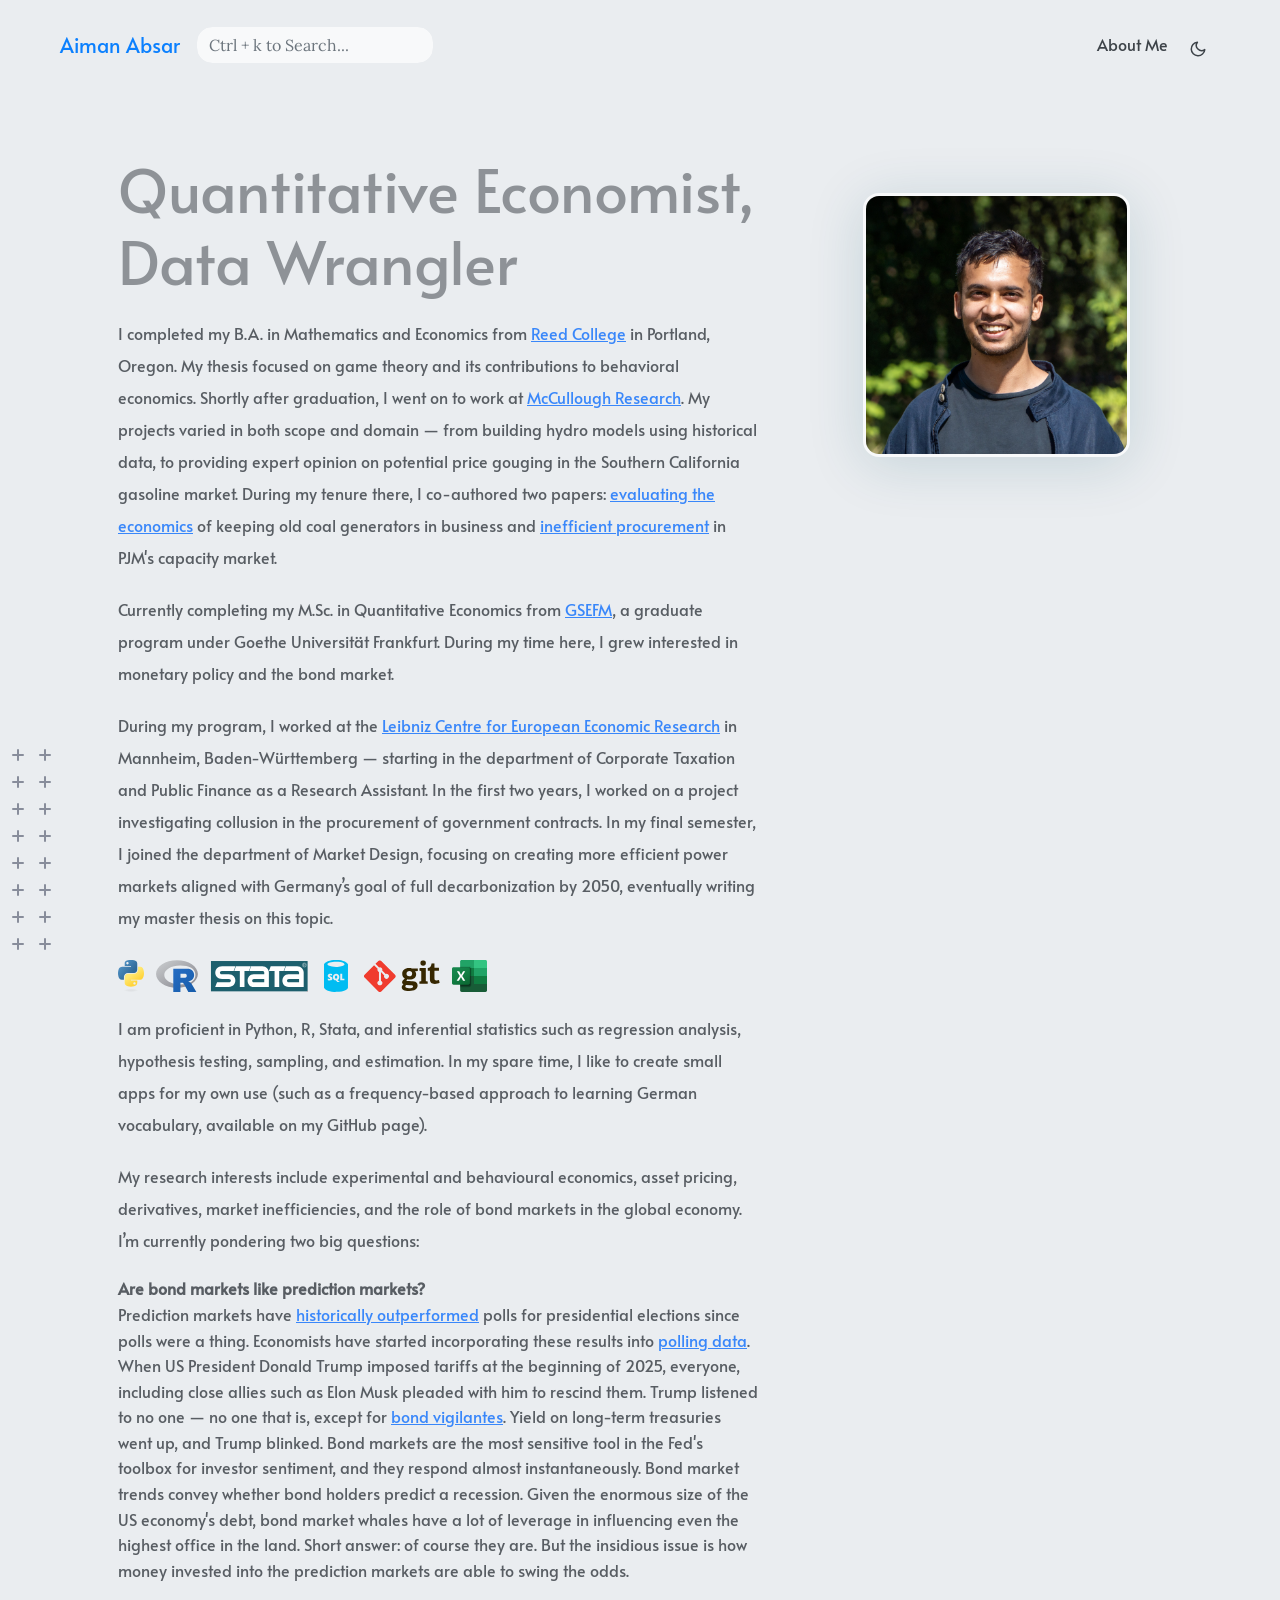
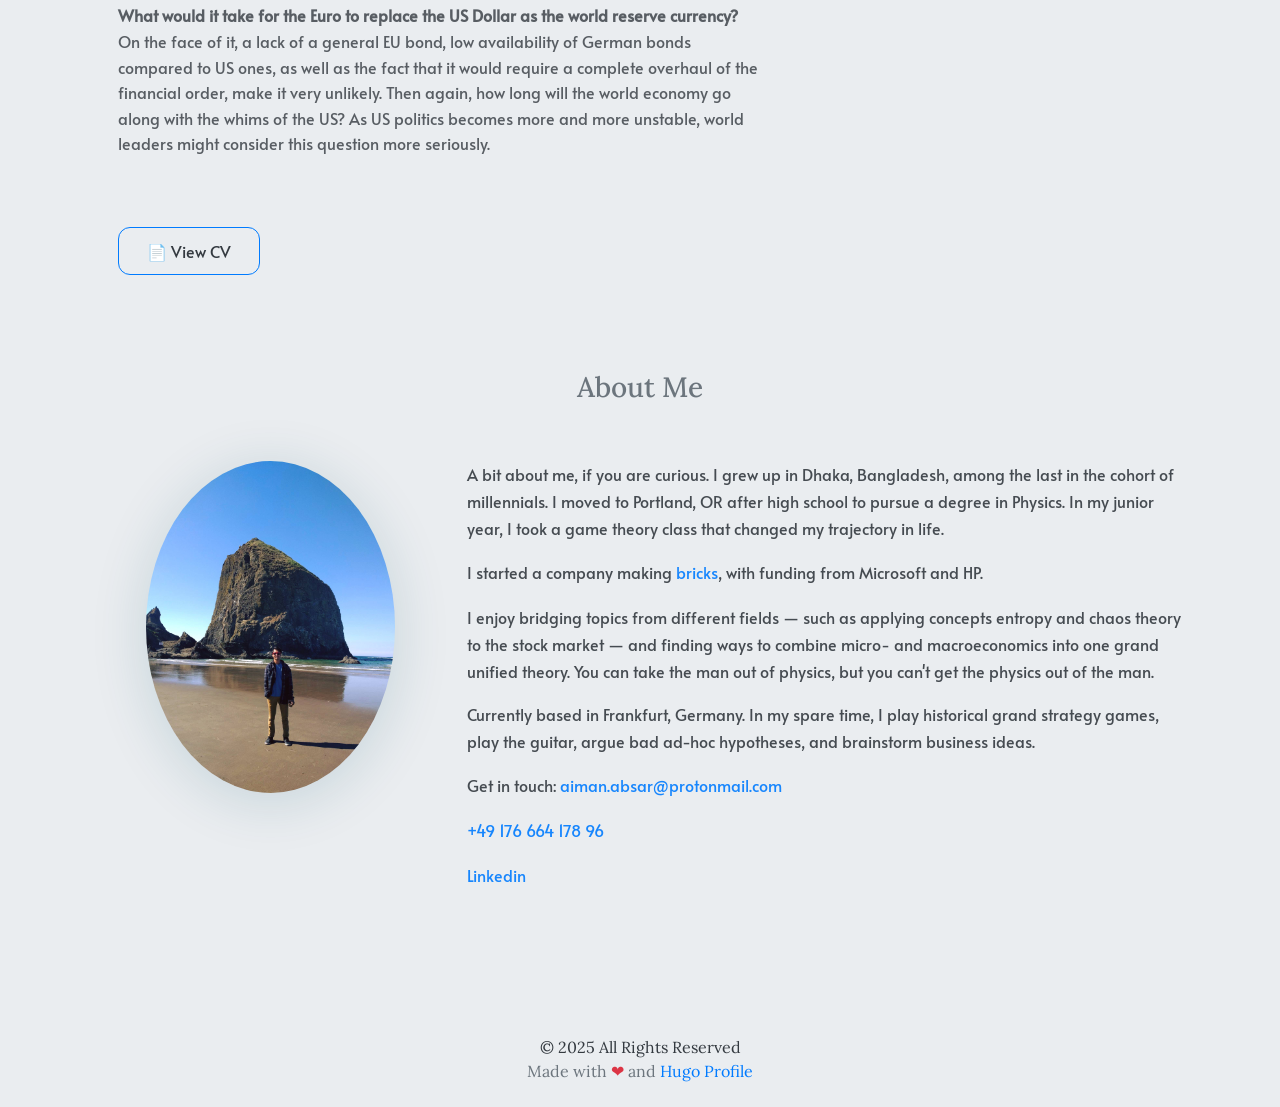
==== index.html @ 6dc79911 "Deploy Hugo site" ====
<!DOCTYPE html>
<html lang="en">

<head>
	<meta name="generator" content="Hugo 0.147.5"><meta charset="UTF-8">
<meta name="viewport" content="width=device-width, initial-scale=1.0">
<meta http-equiv="X-UA-Compatible" content="ie=edge">
<meta http-equiv="Accept-CH" content="DPR, Viewport-Width, Width">
<link rel="icon" href=/fav.png type="image/gif">


<link rel="preconnect" href="https://fonts.googleapis.com">
<link rel="preconnect" href="https://fonts.gstatic.com" crossorigin>
<link rel="preload"
      as="style"
      href="https://fonts.googleapis.com/css2?family=Alata&family=Lora:ital,wght@0,400;0,500;0,600;0,700;1,400;1,500;1,600;1,700&family=Roboto:ital,wght@0,100;0,300;0,400;0,500;0,700;0,900;1,100;1,300;1,400;1,500;1,700;1,900&display=swap"
>
<link rel="stylesheet"
      href="https://fonts.googleapis.com/css2?family=Alata&family=Lora:ital,wght@0,400;0,500;0,600;0,700;1,400;1,500;1,600;1,700&family=Roboto:ital,wght@0,100;0,300;0,400;0,500;0,700;0,900;1,100;1,300;1,400;1,500;1,700;1,900&display=swap"
      media="print" onload="this.media='all'" />
<noscript>
  <link
          href="https://fonts.googleapis.com/css2?family=Alata&family=Lora:ital,wght@0,400;0,500;0,600;0,700;1,400;1,500;1,600;1,700&family=Roboto:ital,wght@0,100;0,300;0,400;0,500;0,700;0,900;1,100;1,300;1,400;1,500;1,700;1,900&display=swap"
          rel="stylesheet">
</noscript>


<link rel="stylesheet" href="/css/font.css" media="all">



<meta property="og:url" content="https://aiman-absar.github.io/">
  <meta property="og:site_name" content="Aiman Absar">
  <meta property="og:title" content="Aiman Absar">
  <meta property="og:description" content="Quantitative Economist and Researcher">
  <meta property="og:locale" content="en_us">
  <meta property="og:type" content="website">


  <meta name="twitter:card" content="summary">
  <meta name="twitter:title" content="Aiman Absar">
  <meta name="twitter:description" content="Quantitative Economist and Researcher">


<link rel="stylesheet" href="/bootstrap-5/css/bootstrap.min.css" media="all"><link rel="stylesheet" href="/css/header.css" media="all">
<link rel="stylesheet" href="/css/footer.css" media="all">


<link rel="stylesheet" href="/css/theme.css" media="all">

<style>
    :root {
        --text-color: #343a40;
        --text-secondary-color: #6c757d;
        --text-link-color: #007bff;
        --background-color: #eaedf0;
        --secondary-background-color: #64ffda1a;
        --primary-color: #007bff;
        --secondary-color: #f8f9fa;

         
        --text-color-dark: #e4e6eb;
        --text-secondary-color-dark: #b0b3b8;
        --text-link-color-dark: #ffffff;
        --background-color-dark: #18191a;
        --secondary-background-color-dark: #212529;
        --primary-color-dark: #ffffff;
        --secondary-color-dark: #212529;
    }
    body {
        font-size: 1rem;
        font-weight: 400;
        line-height: 1.5;
        text-align: left;
    }

    html {
        background-color: var(--background-color) !important;
    }

    body::-webkit-scrollbar {
        height: 0px;
        width: 8px;
        background-color: var(--background-color);
    }

    ::-webkit-scrollbar-track {
        border-radius: 1rem;
    }

    ::-webkit-scrollbar-thumb {
        border-radius: 1rem;
        background: #b0b0b0;
        outline: 1px solid var(--background-color);
    }

    #search-content::-webkit-scrollbar {
        width: .5em;
        height: .1em;
        background-color: var(--background-color);
    }
</style>



<meta name="description" content=Quantitative&#32;Economist&#32;and&#32;Researcher>
<link rel="stylesheet" href="/css/index.css" media="all">
<link rel="stylesheet" href="/css/projects.css" media="all">


<script defer src="/fontawesome-6/all-6.4.2.js"></script>


  
  

  <title>
Aiman Absar

  </title>
</head>

<body class="light">
  
  
<script>
    let localStorageValue = localStorage.getItem("pref-theme");
    let mediaQuery = window.matchMedia('(prefers-color-scheme: dark)').matches;

    switch (localStorageValue) {
        case "dark":
            document.body.classList.add('dark');
            break;
        case "light":
            document.body.classList.remove('dark');
            break;
        default:
            if (mediaQuery) {
                document.body.classList.add('dark');
            }
            break;
    }
</script>





<header id="profileHeader">
    <nav class="pt-3 navbar navbar-expand-lg ">
        <div class="container-fluid mx-xs-2 mx-sm-5 mx-md-5 mx-lg-5">
            
            <a class="navbar-brand primary-font text-wrap" href="/">
                
                Aiman Absar
                
            </a>

            
                <div>
                    <input id="search" autocomplete="off" class="form-control mr-sm-2 d-none d-md-block" placeholder='Ctrl &#43; k to Search...'
                        aria-label="Search" oninput="searchOnChange(event)">
                </div>
            

            
            <button class="navbar-toggler" type="button" data-bs-toggle="collapse" data-bs-target="#navbarContent"
                aria-controls="navbarContent" aria-expanded="false" aria-label="Toggle navigation">
                <svg aria-hidden="true" height="24" viewBox="0 0 16 16" version="1.1" width="24" data-view-component="true">
                    <path fill-rule="evenodd" d="M1 2.75A.75.75 0 011.75 2h12.5a.75.75 0 110 1.5H1.75A.75.75 0 011 2.75zm0 5A.75.75 0 011.75 7h12.5a.75.75 0 110 1.5H1.75A.75.75 0 011 7.75zM1.75 12a.75.75 0 100 1.5h12.5a.75.75 0 100-1.5H1.75z"></path>
                </svg>
            </button>

            
            <div class="collapse navbar-collapse text-wrap primary-font" id="navbarContent">
                <ul class="navbar-nav ms-auto text-center">
                    
                        <li class="nav-item navbar-text d-block d-md-none">
                            <div class="nav-link">
                                <input id="search" autocomplete="off" class="form-control mr-sm-2" placeholder='Ctrl &#43; k to Search...' aria-label="Search" oninput="searchOnChange(event)">
                            </div>
                        </li>
                    

                    
                    <li class="nav-item navbar-text">
                        <a class="nav-link" href="/#about" aria-label="about">
                            About Me
                        </a>
                    </li>
                    

                    

                    

                    

                    

                    

                    

                    
                    

                    
                    <li class="nav-item navbar-text">
                        
                        <div class="text-center">
                            <button id="theme-toggle">
                                <svg id="moon" xmlns="http://www.w3.org/2000/svg" width="24" height="24" viewBox="0 0 24 24" fill="none" stroke="currentColor" stroke-width="2" stroke-linecap="round" stroke-linejoin="round">
                                    <path d="M21 12.79A9 9 0 1 1 11.21 3 7 7 0 0 0 21 12.79z"></path>
                                </svg>
                                <svg id="sun" xmlns="http://www.w3.org/2000/svg" width="24" height="24" viewBox="0 0 24 24" fill="none" stroke="currentColor" stroke-width="2" stroke-linecap="round" stroke-linejoin="round">
                                    <circle cx="12" cy="12" r="5"></circle>
                                    <line x1="12" y1="1" x2="12" y2="3"></line>
                                    <line x1="12" y1="21" x2="12" y2="23"></line>
                                    <line x1="4.22" y1="4.22" x2="5.64" y2="5.64"></line>
                                    <line x1="18.36" y1="18.36" x2="19.78" y2="19.78"></line>
                                    <line x1="1" y1="12" x2="3" y2="12"></line>
                                    <line x1="21" y1="12" x2="23" y2="12"></line>
                                    <line x1="4.22" y1="19.78" x2="5.64" y2="18.36"></line>
                                    <line x1="18.36" y1="5.64" x2="19.78" y2="4.22"></line>
                                </svg>
                            </button>
                        </div>
                    </li>
                    

                </ul>

            </div>
        </div>
    </nav>
</header>
<div id="content">
<section id="hero" class="py-5 align-middle">
    <div class="container px-3 px-sm-5 px-md-5 px-lg-5 pt-lg-3">
        <div class="row">
            <div class="col-sm-12 col-md-12 col-lg-8 content " id="primary-font">
                <span class="subtitle">
                    
                </span>
                <h1>
                    
                </h1>
                <h2>
                    Quantitative Economist, Data Wrangler
                </h2>
                <p class="hero-content">
                    <p>I completed my B.A. in Mathematics and Economics from <a href="https://www.reed.edu/">Reed College</a> in Portland, Oregon. My thesis focused on game theory and its contributions to behavioral economics. Shortly after graduation, I went on to work at <a href="https://www.mresearch.com/">McCullough Research</a>. My projects varied in both scope and domain — from building hydro models using historical data, to providing expert opinion on potential price gouging in the Southern California gasoline market. During my tenure there, I co-authored two papers: <a href="https://www.mresearch.com/is-existing-coal-actually-cost-effective-in-the-presence-of-falling-renew-able-prices/"> evaluating the economics</a>  of keeping old coal generators in business and <a href="https://www.sciencedirect.com/science/article/pii/S1040619020301111">inefficient procurement</a> in PJM's capacity market.</p>
<p> Currently completing my M.Sc. in Quantitative Economics from <a href="https://www.gsefm.eu/about-us.html">GSEFM</a>, a graduate program under Goethe Universität Frankfurt. During my time here, I grew interested in monetary policy and the bond market.</p>
  <p>During my program, I worked at the <a href="https://www.zew.de/">Leibniz Centre for European Economic Research</a> in Mannheim, Baden-Württemberg — starting in the department of Corporate Taxation and Public Finance as a Research Assistant. In the first two years, I worked on a project investigating collusion in the procurement of government contracts. In my final semester, I joined the department of Market Design, focusing on creating more efficient power markets aligned with Germany’s goal of full decarbonization by 2050, eventually writing my master thesis on this topic.</p>
<div style="margin-top: 1.5rem;">
  <img src="/images/logos/python.svg" alt="Python" style="height: 32px; margin-right: 8px;" />
  <img src="/images/logos/r.svg" alt="R" style="height: 32px; margin-right: 8px;" />
  <img src="/images/logos/stata.svg" alt="Stata" style="height: 32px; margin-right: 8px;" />
  <img src="/images/logos/sql.svg" alt="SQL" style="height: 32px; margin-right: 8px;" />
  <img src="/images/logos/git.svg" alt="Git" style="height: 32px; margin-right: 8px;" />
  <img src="/images/logos/excel.svg" alt="Excel" style="height: 32px;" />
</div>
<p>I am proficient in Python, R, Stata, and inferential statistics such as regression analysis, hypothesis testing, sampling, and estimation. In my spare time, I like to create small apps for my own use (such as a frequency-based approach to learning German vocabulary, available on my GitHub page).</p>
<p>My research interests include experimental and behavioural economics, asset pricing, derivatives, market inefficiencies, and the role of bond markets in the global economy. I’m currently pondering two big questions:</p>
<div style="font-family: 'Alata', sans-serif; font-size: 1rem; line-height: 1.6;">
    <p><strong>Are bond markets like prediction markets?</strong><br>
    Prediction markets have <a href="https://www.youtube.com/watch?v=ngX1nIvnMOM">historically outperformed</a> polls for presidential elections since polls were a thing. Economists have started incorporating these results into <a href="https://www.nber.org/papers/w33339">polling data</a>. When US President Donald Trump imposed tariffs at the beginning of 2025, everyone, including close allies such as Elon Musk pleaded with him to rescind them. Trump listened to no one — no one that is, except for <a href="https://www.youtube.com/watch?v=5vB8wB1lDF0&t=281s">bond vigilantes</a>. Yield on long-term treasuries went up, and Trump blinked. Bond markets are the most sensitive tool in the Fed's toolbox for investor sentiment, and they respond almost instantaneously. Bond market trends convey whether bond holders predict a recession. Given the enormous size of the US economy's debt, bond market whales have a lot of leverage in influencing even the highest office in the land. Short answer: of course they are. But the insidious issue is how money invested into the prediction markets are able to swing the odds.</p>
</div>
<div style="font-family: 'Alata', sans-serif; font-size: 1rem; line-height: 1.6;">
    <p><strong>What would it take for the Euro to replace the US Dollar as the world reserve currency?</strong><br> 
    On the face of it, a lack of a general EU bond, low availability of German bonds compared to US ones, as well as the fact that it would require a complete overhaul of the financial order, make it very unlikely. Then again, how long will the world economy go along with the whims of the US? As US politics becomes more and more unstable, world leaders might consider this question more seriously.</p>
</div>

                </p>
                <div class="row">
                    <div class="col-auto h-100">
                        
                        <a href="/pdf/CV.pdf" class="btn" ZgotmplZ
			  
                          target="_blank"
                          >
                            📄 View CV
                        </a>
                        
                    </div>
                    <div class="col-auto px-0 h-100"><span>
    

    
</span>
</div>
                </div>
            </div>
            <div class="col-sm-12 col-md-12 col-lg-4">
                <div class="row justify-content-center">
                    <div class="col-sm-12 col-md-9 pt-5 image  px-5 px-md-5 px-lg-0 text-center">
                        <img src="images/left.jpg"
                            class="img-thumbnail mx-auto"
                            alt=""
                        >
                    </div>
                </div>
            </div>
        </div>
    </div>
    
    <div class="hero-bottom-svg d-md-block d-lg-block d-none">
        <svg xmlns="http://www.w3.org/2000/svg" width="201" height="201" viewBox="0 0 201 201">
            <g id="Group_1168" data-name="Group 1168" transform="translate(-384 -1392)">
                <rect id="Rectangle_2206" data-name="Rectangle 2206" width="12" height="2" rx="1"
                    transform="translate(391 1392) rotate(90)" fill="#282f49" />
                <rect id="Rectangle_2271" data-name="Rectangle 2271" width="12" height="2" rx="1"
                    transform="translate(391 1500) rotate(90)" fill="#282f49" />
                <rect id="Rectangle_2238" data-name="Rectangle 2238" width="12" height="2" rx="1"
                    transform="translate(391 1446) rotate(90)" fill="#282f49" />
                <rect id="Rectangle_2278" data-name="Rectangle 2278" width="12" height="2" rx="1"
                    transform="translate(391 1554) rotate(90)" fill="#282f49" />
                <rect id="Rectangle_2222" data-name="Rectangle 2222" width="12" height="2" rx="1"
                    transform="translate(391 1419) rotate(90)" fill="#282f49" />
                <rect id="Rectangle_2272" data-name="Rectangle 2272" width="12" height="2" rx="1"
                    transform="translate(391 1527) rotate(90)" fill="#282f49" />
                <rect id="Rectangle_2241" data-name="Rectangle 2241" width="12" height="2" rx="1"
                    transform="translate(391 1473) rotate(90)" fill="#282f49" />
                <rect id="Rectangle_2288" data-name="Rectangle 2288" width="12" height="2" rx="1"
                    transform="translate(391 1581) rotate(90)" fill="#282f49" />
                <rect id="Rectangle_2214" data-name="Rectangle 2214" width="12" height="2" rx="1"
                    transform="translate(499 1392) rotate(90)" fill="#282f49" />
                <rect id="Rectangle_2289" data-name="Rectangle 2289" width="12" height="2" rx="1"
                    transform="translate(499 1500) rotate(90)" fill="#282f49" />
                <rect id="Rectangle_2256" data-name="Rectangle 2256" width="12" height="2" rx="1"
                    transform="translate(499 1446) rotate(90)" fill="#282f49" />
                <rect id="Rectangle_2290" data-name="Rectangle 2290" width="12" height="2" rx="1"
                    transform="translate(499 1554) rotate(90)" fill="#282f49" />
                <rect id="Rectangle_2231" data-name="Rectangle 2231" width="12" height="2" rx="1"
                    transform="translate(499 1419) rotate(90)" fill="#282f49" />
                <rect id="Rectangle_2291" data-name="Rectangle 2291" width="12" height="2" rx="1"
                    transform="translate(499 1527) rotate(90)" fill="#282f49" />
                <rect id="Rectangle_2257" data-name="Rectangle 2257" width="12" height="2" rx="1"
                    transform="translate(499 1473) rotate(90)" fill="#282f49" />
                <rect id="Rectangle_2292" data-name="Rectangle 2292" width="12" height="2" rx="1"
                    transform="translate(499 1581) rotate(90)" fill="#282f49" />
                <rect id="Rectangle_2210" data-name="Rectangle 2210" width="12" height="2" rx="1"
                    transform="translate(445 1392) rotate(90)" fill="#282f49" />
                <rect id="Rectangle_2279" data-name="Rectangle 2279" width="12" height="2" rx="1"
                    transform="translate(445 1500) rotate(90)" fill="#282f49" />
                <rect id="Rectangle_2248" data-name="Rectangle 2248" width="12" height="2" rx="1"
                    transform="translate(445 1446) rotate(90)" fill="#282f49" />
                <rect id="Rectangle_2280" data-name="Rectangle 2280" width="12" height="2" rx="1"
                    transform="translate(445 1554) rotate(90)" fill="#282f49" />
                <rect id="Rectangle_2226" data-name="Rectangle 2226" width="12" height="2" rx="1"
                    transform="translate(445 1419) rotate(90)" fill="#282f49" />
                <rect id="Rectangle_2281" data-name="Rectangle 2281" width="12" height="2" rx="1"
                    transform="translate(445 1527) rotate(90)" fill="#282f49" />
                <rect id="Rectangle_2249" data-name="Rectangle 2249" width="12" height="2" rx="1"
                    transform="translate(445 1473) rotate(90)" fill="#282f49" />
                <rect id="Rectangle_2293" data-name="Rectangle 2293" width="12" height="2" rx="1"
                    transform="translate(445 1581) rotate(90)" fill="#282f49" />
                <rect id="Rectangle_2219" data-name="Rectangle 2219" width="12" height="2" rx="1"
                    transform="translate(553 1392) rotate(90)" fill="#282f49" />
                <rect id="Rectangle_2310" data-name="Rectangle 2310" width="12" height="2" rx="1"
                    transform="translate(553 1500) rotate(90)" fill="#282f49" />
                <rect id="Rectangle_2262" data-name="Rectangle 2262" width="12" height="2" rx="1"
                    transform="translate(553 1446) rotate(90)" fill="#282f49" />
                <rect id="Rectangle_2311" data-name="Rectangle 2311" width="12" height="2" rx="1"
                    transform="translate(553 1554) rotate(90)" fill="#282f49" />
                <rect id="Rectangle_2232" data-name="Rectangle 2232" width="12" height="2" rx="1"
                    transform="translate(553 1419) rotate(90)" fill="#282f49" />
                <rect id="Rectangle_2312" data-name="Rectangle 2312" width="12" height="2" rx="1"
                    transform="translate(553 1527) rotate(90)" fill="#282f49" />
                <rect id="Rectangle_2263" data-name="Rectangle 2263" width="12" height="2" rx="1"
                    transform="translate(553 1473) rotate(90)" fill="#282f49" />
                <rect id="Rectangle_2313" data-name="Rectangle 2313" width="12" height="2" rx="1"
                    transform="translate(553 1581) rotate(90)" fill="#282f49" />
                <rect id="Rectangle_2209" data-name="Rectangle 2209" width="12" height="2" rx="1"
                    transform="translate(418 1392) rotate(90)" fill="#282f49" />
                <rect id="Rectangle_2273" data-name="Rectangle 2273" width="12" height="2" rx="1"
                    transform="translate(418 1500) rotate(90)" fill="#282f49" />
                <rect id="Rectangle_2242" data-name="Rectangle 2242" width="12" height="2" rx="1"
                    transform="translate(418 1446) rotate(90)" fill="#282f49" />
                <rect id="Rectangle_2282" data-name="Rectangle 2282" width="12" height="2" rx="1"
                    transform="translate(418 1554) rotate(90)" fill="#282f49" />
                <rect id="Rectangle_2223" data-name="Rectangle 2223" width="12" height="2" rx="1"
                    transform="translate(418 1419) rotate(90)" fill="#282f49" />
                <rect id="Rectangle_2274" data-name="Rectangle 2274" width="12" height="2" rx="1"
                    transform="translate(418 1527) rotate(90)" fill="#282f49" />
                <rect id="Rectangle_2243" data-name="Rectangle 2243" width="12" height="2" rx="1"
                    transform="translate(418 1473) rotate(90)" fill="#282f49" />
                <rect id="Rectangle_2294" data-name="Rectangle 2294" width="12" height="2" rx="1"
                    transform="translate(418 1581) rotate(90)" fill="#282f49" />
                <rect id="Rectangle_2217" data-name="Rectangle 2217" width="12" height="2" rx="1"
                    transform="translate(526 1392) rotate(90)" fill="#282f49" />
                <rect id="Rectangle_2314" data-name="Rectangle 2314" width="12" height="2" rx="1"
                    transform="translate(526 1500) rotate(90)" fill="#282f49" />
                <rect id="Rectangle_2258" data-name="Rectangle 2258" width="12" height="2" rx="1"
                    transform="translate(526 1446) rotate(90)" fill="#282f49" />
                <rect id="Rectangle_2315" data-name="Rectangle 2315" width="12" height="2" rx="1"
                    transform="translate(526 1554) rotate(90)" fill="#282f49" />
                <rect id="Rectangle_2233" data-name="Rectangle 2233" width="12" height="2" rx="1"
                    transform="translate(526 1419) rotate(90)" fill="#282f49" />
                <rect id="Rectangle_2316" data-name="Rectangle 2316" width="12" height="2" rx="1"
                    transform="translate(526 1527) rotate(90)" fill="#282f49" />
                <rect id="Rectangle_2259" data-name="Rectangle 2259" width="12" height="2" rx="1"
                    transform="translate(526 1473) rotate(90)" fill="#282f49" />
                <rect id="Rectangle_2317" data-name="Rectangle 2317" width="12" height="2" rx="1"
                    transform="translate(526 1581) rotate(90)" fill="#282f49" />
                <rect id="Rectangle_2211" data-name="Rectangle 2211" width="12" height="2" rx="1"
                    transform="translate(472 1392) rotate(90)" fill="#282f49" />
                <rect id="Rectangle_2295" data-name="Rectangle 2295" width="12" height="2" rx="1"
                    transform="translate(472 1500) rotate(90)" fill="#282f49" />
                <rect id="Rectangle_2250" data-name="Rectangle 2250" width="12" height="2" rx="1"
                    transform="translate(472 1446) rotate(90)" fill="#282f49" />
                <rect id="Rectangle_2296" data-name="Rectangle 2296" width="12" height="2" rx="1"
                    transform="translate(472 1554) rotate(90)" fill="#282f49" />
                <rect id="Rectangle_2227" data-name="Rectangle 2227" width="12" height="2" rx="1"
                    transform="translate(472 1419) rotate(90)" fill="#282f49" />
                <rect id="Rectangle_2297" data-name="Rectangle 2297" width="12" height="2" rx="1"
                    transform="translate(472 1527) rotate(90)" fill="#282f49" />
                <rect id="Rectangle_2251" data-name="Rectangle 2251" width="12" height="2" rx="1"
                    transform="translate(472 1473) rotate(90)" fill="#282f49" />
                <rect id="Rectangle_2298" data-name="Rectangle 2298" width="12" height="2" rx="1"
                    transform="translate(472 1581) rotate(90)" fill="#282f49" />
                <rect id="Rectangle_2221" data-name="Rectangle 2221" width="12" height="2" rx="1"
                    transform="translate(580 1392) rotate(90)" fill="#282f49" />
                <rect id="Rectangle_2318" data-name="Rectangle 2318" width="12" height="2" rx="1"
                    transform="translate(580 1500) rotate(90)" fill="#282f49" />
                <rect id="Rectangle_2264" data-name="Rectangle 2264" width="12" height="2" rx="1"
                    transform="translate(580 1446) rotate(90)" fill="#282f49" />
                <rect id="Rectangle_2319" data-name="Rectangle 2319" width="12" height="2" rx="1"
                    transform="translate(580 1554) rotate(90)" fill="#282f49" />
                <rect id="Rectangle_2236" data-name="Rectangle 2236" width="12" height="2" rx="1"
                    transform="translate(580 1419) rotate(90)" fill="#282f49" />
                <rect id="Rectangle_2320" data-name="Rectangle 2320" width="12" height="2" rx="1"
                    transform="translate(580 1527) rotate(90)" fill="#282f49" />
                <rect id="Rectangle_2265" data-name="Rectangle 2265" width="12" height="2" rx="1"
                    transform="translate(580 1473) rotate(90)" fill="#282f49" />
                <rect id="Rectangle_2321" data-name="Rectangle 2321" width="12" height="2" rx="1"
                    transform="translate(580 1581) rotate(90)" fill="#282f49" />
                <rect id="Rectangle_2207" data-name="Rectangle 2207" width="12" height="2" rx="1"
                    transform="translate(396 1399) rotate(-180)" fill="#282f49" />
                <rect id="Rectangle_2270" data-name="Rectangle 2270" width="12" height="2" rx="1"
                    transform="translate(396 1507) rotate(-180)" fill="#282f49" />
                <rect id="Rectangle_2239" data-name="Rectangle 2239" width="12" height="2" rx="1"
                    transform="translate(396 1453) rotate(-180)" fill="#282f49" />
                <rect id="Rectangle_2283" data-name="Rectangle 2283" width="12" height="2" rx="1"
                    transform="translate(396 1561) rotate(-180)" fill="#282f49" />
                <rect id="Rectangle_2224" data-name="Rectangle 2224" width="12" height="2" rx="1"
                    transform="translate(396 1426) rotate(-180)" fill="#282f49" />
                <rect id="Rectangle_2275" data-name="Rectangle 2275" width="12" height="2" rx="1"
                    transform="translate(396 1534) rotate(-180)" fill="#282f49" />
                <rect id="Rectangle_2244" data-name="Rectangle 2244" width="12" height="2" rx="1"
                    transform="translate(396 1480) rotate(-180)" fill="#282f49" />
                <rect id="Rectangle_2299" data-name="Rectangle 2299" width="12" height="2" rx="1"
                    transform="translate(396 1588) rotate(-180)" fill="#282f49" />
                <rect id="Rectangle_2215" data-name="Rectangle 2215" width="12" height="2" rx="1"
                    transform="translate(504 1399) rotate(-180)" fill="#282f49" />
                <rect id="Rectangle_2300" data-name="Rectangle 2300" width="12" height="2" rx="1"
                    transform="translate(504 1507) rotate(-180)" fill="#282f49" />
                <rect id="Rectangle_2252" data-name="Rectangle 2252" width="12" height="2" rx="1"
                    transform="translate(504 1453) rotate(-180)" fill="#282f49" />
                <rect id="Rectangle_2301" data-name="Rectangle 2301" width="12" height="2" rx="1"
                    transform="translate(504 1561) rotate(-180)" fill="#282f49" />
                <rect id="Rectangle_2228" data-name="Rectangle 2228" width="12" height="2" rx="1"
                    transform="translate(504 1426) rotate(-180)" fill="#282f49" />
                <rect id="Rectangle_2302" data-name="Rectangle 2302" width="12" height="2" rx="1"
                    transform="translate(504 1534) rotate(-180)" fill="#282f49" />
                <rect id="Rectangle_2253" data-name="Rectangle 2253" width="12" height="2" rx="1"
                    transform="translate(504 1480) rotate(-180)" fill="#282f49" />
                <rect id="Rectangle_2303" data-name="Rectangle 2303" width="12" height="2" rx="1"
                    transform="translate(504 1588) rotate(-180)" fill="#282f49" />
                <rect id="Rectangle_2212" data-name="Rectangle 2212" width="12" height="2" rx="1"
                    transform="translate(450 1399) rotate(-180)" fill="#282f49" />
                <rect id="Rectangle_2284" data-name="Rectangle 2284" width="12" height="2" rx="1"
                    transform="translate(450 1507) rotate(-180)" fill="#282f49" />
                <rect id="Rectangle_2245" data-name="Rectangle 2245" width="12" height="2" rx="1"
                    transform="translate(450 1453) rotate(-180)" fill="#282f49" />
                <rect id="Rectangle_2285" data-name="Rectangle 2285" width="12" height="2" rx="1"
                    transform="translate(450 1561) rotate(-180)" fill="#282f49" />
                <rect id="Rectangle_2229" data-name="Rectangle 2229" width="12" height="2" rx="1"
                    transform="translate(450 1426) rotate(-180)" fill="#282f49" />
                <rect id="Rectangle_2286" data-name="Rectangle 2286" width="12" height="2" rx="1"
                    transform="translate(450 1534) rotate(-180)" fill="#282f49" />
                <rect id="Rectangle_2246" data-name="Rectangle 2246" width="12" height="2" rx="1"
                    transform="translate(450 1480) rotate(-180)" fill="#282f49" />
                <rect id="Rectangle_2304" data-name="Rectangle 2304" width="12" height="2" rx="1"
                    transform="translate(450 1588) rotate(-180)" fill="#282f49" />
                <rect id="Rectangle_2218" data-name="Rectangle 2218" width="12" height="2" rx="1"
                    transform="translate(558 1399) rotate(-180)" fill="#282f49" />
                <rect id="Rectangle_2322" data-name="Rectangle 2322" width="12" height="2" rx="1"
                    transform="translate(558 1507) rotate(-180)" fill="#282f49" />
                <rect id="Rectangle_2266" data-name="Rectangle 2266" width="12" height="2" rx="1"
                    transform="translate(558 1453) rotate(-180)" fill="#282f49" />
                <rect id="Rectangle_2323" data-name="Rectangle 2323" width="12" height="2" rx="1"
                    transform="translate(558 1561) rotate(-180)" fill="#282f49" />
                <rect id="Rectangle_2234" data-name="Rectangle 2234" width="12" height="2" rx="1"
                    transform="translate(558 1426) rotate(-180)" fill="#282f49" />
                <rect id="Rectangle_2324" data-name="Rectangle 2324" width="12" height="2" rx="1"
                    transform="translate(558 1534) rotate(-180)" fill="#282f49" />
                <rect id="Rectangle_2267" data-name="Rectangle 2267" width="12" height="2" rx="1"
                    transform="translate(558 1480) rotate(-180)" fill="#282f49" />
                <rect id="Rectangle_2325" data-name="Rectangle 2325" width="12" height="2" rx="1"
                    transform="translate(558 1588) rotate(-180)" fill="#282f49" />
                <rect id="Rectangle_2208" data-name="Rectangle 2208" width="12" height="2" rx="1"
                    transform="translate(423 1399) rotate(-180)" fill="#282f49" />
                <rect id="Rectangle_2276" data-name="Rectangle 2276" width="12" height="2" rx="1"
                    transform="translate(423 1507) rotate(-180)" fill="#282f49" />
                <rect id="Rectangle_2240" data-name="Rectangle 2240" width="12" height="2" rx="1"
                    transform="translate(423 1453) rotate(-180)" fill="#282f49" />
                <rect id="Rectangle_2287" data-name="Rectangle 2287" width="12" height="2" rx="1"
                    transform="translate(423 1561) rotate(-180)" fill="#282f49" />
                <rect id="Rectangle_2225" data-name="Rectangle 2225" width="12" height="2" rx="1"
                    transform="translate(423 1426) rotate(-180)" fill="#282f49" />
                <rect id="Rectangle_2277" data-name="Rectangle 2277" width="12" height="2" rx="1"
                    transform="translate(423 1534) rotate(-180)" fill="#282f49" />
                <rect id="Rectangle_2247" data-name="Rectangle 2247" width="12" height="2" rx="1"
                    transform="translate(423 1480) rotate(-180)" fill="#282f49" />
                <rect id="Rectangle_2305" data-name="Rectangle 2305" width="12" height="2" rx="1"
                    transform="translate(423 1588) rotate(-180)" fill="#282f49" />
                <rect id="Rectangle_2216" data-name="Rectangle 2216" width="12" height="2" rx="1"
                    transform="translate(531 1399) rotate(-180)" fill="#282f49" />
                <rect id="Rectangle_2326" data-name="Rectangle 2326" width="12" height="2" rx="1"
                    transform="translate(531 1507) rotate(-180)" fill="#282f49" />
                <rect id="Rectangle_2260" data-name="Rectangle 2260" width="12" height="2" rx="1"
                    transform="translate(531 1453) rotate(-180)" fill="#282f49" />
                <rect id="Rectangle_2327" data-name="Rectangle 2327" width="12" height="2" rx="1"
                    transform="translate(531 1561) rotate(-180)" fill="#282f49" />
                <rect id="Rectangle_2235" data-name="Rectangle 2235" width="12" height="2" rx="1"
                    transform="translate(531 1426) rotate(-180)" fill="#282f49" />
                <rect id="Rectangle_2328" data-name="Rectangle 2328" width="12" height="2" rx="1"
                    transform="translate(531 1534) rotate(-180)" fill="#282f49" />
                <rect id="Rectangle_2261" data-name="Rectangle 2261" width="12" height="2" rx="1"
                    transform="translate(531 1480) rotate(-180)" fill="#282f49" />
                <rect id="Rectangle_2329" data-name="Rectangle 2329" width="12" height="2" rx="1"
                    transform="translate(531 1588) rotate(-180)" fill="#282f49" />
                <rect id="Rectangle_2213" data-name="Rectangle 2213" width="12" height="2" rx="1"
                    transform="translate(477 1399) rotate(-180)" fill="#282f49" />
                <rect id="Rectangle_2306" data-name="Rectangle 2306" width="12" height="2" rx="1"
                    transform="translate(477 1507) rotate(-180)" fill="#282f49" />
                <rect id="Rectangle_2254" data-name="Rectangle 2254" width="12" height="2" rx="1"
                    transform="translate(477 1453) rotate(-180)" fill="#282f49" />
                <rect id="Rectangle_2307" data-name="Rectangle 2307" width="12" height="2" rx="1"
                    transform="translate(477 1561) rotate(-180)" fill="#282f49" />
                <rect id="Rectangle_2230" data-name="Rectangle 2230" width="12" height="2" rx="1"
                    transform="translate(477 1426) rotate(-180)" fill="#282f49" />
                <rect id="Rectangle_2308" data-name="Rectangle 2308" width="12" height="2" rx="1"
                    transform="translate(477 1534) rotate(-180)" fill="#282f49" />
                <rect id="Rectangle_2255" data-name="Rectangle 2255" width="12" height="2" rx="1"
                    transform="translate(477 1480) rotate(-180)" fill="#282f49" />
                <rect id="Rectangle_2309" data-name="Rectangle 2309" width="12" height="2" rx="1"
                    transform="translate(477 1588) rotate(-180)" fill="#282f49" />
                <rect id="Rectangle_2220" data-name="Rectangle 2220" width="12" height="2" rx="1"
                    transform="translate(585 1399) rotate(-180)" fill="#282f49" />
                <rect id="Rectangle_2330" data-name="Rectangle 2330" width="12" height="2" rx="1"
                    transform="translate(585 1507) rotate(-180)" fill="#282f49" />
                <rect id="Rectangle_2268" data-name="Rectangle 2268" width="12" height="2" rx="1"
                    transform="translate(585 1453) rotate(-180)" fill="#282f49" />
                <rect id="Rectangle_2331" data-name="Rectangle 2331" width="12" height="2" rx="1"
                    transform="translate(585 1561) rotate(-180)" fill="#282f49" />
                <rect id="Rectangle_2237" data-name="Rectangle 2237" width="12" height="2" rx="1"
                    transform="translate(585 1426) rotate(-180)" fill="#282f49" />
                <rect id="Rectangle_2332" data-name="Rectangle 2332" width="12" height="2" rx="1"
                    transform="translate(585 1534) rotate(-180)" fill="#282f49" />
                <rect id="Rectangle_2269" data-name="Rectangle 2269" width="12" height="2" rx="1"
                    transform="translate(585 1480) rotate(-180)" fill="#282f49" />
                <rect id="Rectangle_2333" data-name="Rectangle 2333" width="12" height="2" rx="1"
                    transform="translate(585 1588) rotate(-180)" fill="#282f49" />
            </g>
        </svg>
    </div>
    
</section>

<section id="about" class="py-0 py-sm-5">
    <div class="container bg-transparent">
        <h3 class="text-center bg-transparent">About Me</h3>
        <div class="bg-transparent row justify-content-center px-3 py-5">
            
            <div class="col-sm-12 col-md-8 col-lg-4 mb-5 mb-sm-0 mb-md-5 mb-lg-0 d-none d-sm-none d-md-block">
                <div class="image d-flex px-5">
                    <img src="images/right.jpg" class="img-thumbnail mx-auto rounded-circle" alt="">
                </div>
            </div>
            
            <div class="col-sm-12 col-md-12 col-lg-8 content">
                  <div style="font-family: 'Alata', sans-serif;">
    <p>A bit about me, if you are curious. I grew up in Dhaka, Bangladesh, among the last in the cohort of millennials. I moved to Portland, OR after high school to pursue a degree in Physics. In my junior year, I took a game theory class that changed my trajectory in life.</p>
    <p>I started a company making <a href="https://www.reed.edu/reed-magazine/articles/2016/absar-physics-brick.html">bricks</a>, with funding from Microsoft and HP.</p>
    <p>I enjoy bridging topics from different fields — such as applying concepts entropy and chaos theory to the stock market — and finding ways to combine micro- and macroeconomics into one grand unified theory. You can take the man out of physics, but you can't get the physics out of the man.</p>
    <p>Currently based in Frankfurt, Germany. In my spare time, I play historical grand strategy games, play the guitar, argue bad ad-hoc hypotheses, and brainstorm business ideas.</p>
    <p>Get in touch: <a href="mailto:aiman.absar@protonmail.com">aiman.absar@protonmail.com</a>  <p>
    <p> <a href="tel:+4917666417896">+49 176 664 178 96</a></p>
    <p>  <a href="https://www.linkedin.com/in/aiman-absar">Linkedin</a></p>
  </div>


                
            </div>
        </div>
    </div>
</section>




<svg xmlns="http://www.w3.org/2000/svg" style="display: none;">
  <symbol id="check-circle-fill" viewBox="0 0 16 16">
    <path d="M16 8A8 8 0 1 1 0 8a8 8 0 0 1 16 0zm-3.97-3.03a.75.75 0 0 0-1.08.022L7.477 9.417 5.384 7.323a.75.75 0 0 0-1.06 1.06L6.97 11.03a.75.75 0 0 0 1.079-.02l3.992-4.99a.75.75 0 0 0-.01-1.05z"/>
  </symbol>
  <symbol id="info-fill" viewBox="0 0 16 16">
    <path d="M8 16A8 8 0 1 0 8 0a8 8 0 0 0 0 16zm.93-9.412-1 4.705c-.07.34.029.533.304.533.194 0 .487-.07.686-.246l-.088.416c-.287.346-.92.598-1.465.598-.703 0-1.002-.422-.808-1.319l.738-3.468c.064-.293.006-.399-.287-.47l-.451-.081.082-.381 2.29-.287zM8 5.5a1 1 0 1 1 0-2 1 1 0 0 1 0 2z"/>
  </symbol>
  <symbol id="exclamation-triangle-fill" viewBox="0 0 16 16">
    <path d="M8.982 1.566a1.13 1.13 0 0 0-1.96 0L.165 13.233c-.457.778.091 1.767.98 1.767h13.713c.889 0 1.438-.99.98-1.767L8.982 1.566zM8 5c.535 0 .954.462.9.995l-.35 3.507a.552.552 0 0 1-1.1 0L7.1 5.995A.905.905 0 0 1 8 5zm.002 6a1 1 0 1 1 0 2 1 1 0 0 1 0-2z"/>
  </symbol>
</svg>

  </div><footer>
    
 

<div class="text-center pt-2">
    

    

    

    

    
</div><div class="container py-4">
    <div class="row justify-content-center">
        <div class="col-md-4 text-center">
            
            &copy; 2025  All Rights Reserved
            <div class="text-secondary">
                Made with
                <span class="text-danger">
                    &#10084;
                </span>
                and
                <a href="https://github.com/gurusabarish/hugo-profile" target="_blank"
                    title="Designed and developed by gurusabarish">
                    Hugo Profile
                </a>
            </div>
        </div>
    </div>
</div>
</footer><script src="/bootstrap-5/js/bootstrap.bundle.min.js"></script>
<script>
    if (localStorage.getItem("pref-theme") === "dark") {
        document.body.classList.add('dark');
    } else if (localStorage.getItem("pref-theme") === "light") {
        document.body.classList.remove('dark')
    } else if (window.matchMedia && window.matchMedia('(prefers-color-scheme: dark)').matches) {
        document.body.classList.add('dark');
    }

</script>
<script>
    document.getElementById("theme-toggle").addEventListener("click", () => {
        if (document.body.className.includes("dark")) {
            document.body.classList.remove('dark');
            localStorage.setItem("pref-theme", 'light');
        } else {
            document.body.classList.add('dark');
            localStorage.setItem("pref-theme", 'dark');
        }
    })

    var tooltipTriggerList = [].slice.call(document.querySelectorAll('[data-bs-toggle="tooltip"]'))
    var tooltipList = tooltipTriggerList.map(function (tooltipTriggerEl) {
        return new bootstrap.Tooltip(tooltipTriggerEl)
    })

</script>


    <script src="/js/search.js"></script>











  <section id="search-content" class="py-2">
    <div class="container" id="search-results"></div>
  </section>
</body>

</html>
---- css/font.css ----
/* Default font for body */
body {
    font-family: "Lora", serif !important;
}

/* secondary font */
.secondary-font, #secondary-font {
    font-family: "Lora", serif;
}

/* primary font */
.primary-font, #primary-font {
    font-family: "Alata", sans-serif;
}

/* Default font */
.default-font, #default-font {
    font-family: "Roboto", sans-serif;
}
---- css/header.css ----
header {
    z-index: 10;
    position: relative;
    top: 0;
}

.showHeaderOnTop {
    box-shadow: 0px 8px 56px rgba(15, 80, 100, 0.16);
    top: 0;
    position: sticky;
}

header .navbar .navbar-nav a {
    color: var(--text-color) !important;
}

#theme-toggle {
    background-color: var(--background-color) !important;
    color: var(--text-color) !important;
}

.navbar-toggler {
    border: none;
    outline: none;
    color: var(--text-color);
}
.navbar-toggler svg {
    fill: currentColor;
    color: var(--text-color);
}
.navbar-toggler:focus {
    box-shadow: 0 0 0 .05em;
}
.navbar-text {
    font-size: 16px !important;
    opacity: 0.95;
    white-space: nowrap;
}
header .nav-link{
    transition: none !important;
}
.navbar-brand {
    color: var(--primary-color) !important;
    opacity: 0.95;
} 
.navbar .nav-link:hover {
    color: var(--primary-color) !important;
}
.nav-link.nav-link-sep:after {
    content: "|";
    color: var(--text-color) !important;
}

li > .dropdown-toggle:focus{
    color: var(--primary-color) !important;
}

.dropdown-menu {
    overflow: auto;
    /* z-index: 100; */
    background-color: var(--background-color) !important;
    border-color: var(--text-secondary-color) !important;
}

.dropdown-item:hover {
    background-color: var(--secondary-color) !important;
}

.dropdown-item:focus, .dropdown-item:active {
    background-color: var(--secondary-color) !important;
}

.dropdown-divider {
	border-top: 1px solid var(--lt-color-border-dark);
}

#search {
    border-radius: 1rem !important;
    background-color: var(--secondary-color);
    color: var(--text-color);
    border-color: var(--background-color) !important;
    transition: none;
}

#search:focus {
    box-shadow: 0 0 10px rgba(0, 0, 0, 0.2);
}
#search-content {
    -ms-scroll-chaining: none;
    scrollbar-width: none;
    display: none;
    border-radius: 1rem;
    box-shadow: 0 0 10px rgba(0,0,0,0.2);
    z-index: 9999;
    width: 10%;
    max-height: 350px;
    background-color: var(--secondary-color) !important;
    position: absolute;
    overflow: scroll;
}

#search-content::-webkit-scrollbar {
    display: none;
}

#search-results > .card {
    background-color: transparent !important;
    border: none;
    margin-bottom: 10px;
}

#search-results > .card :hover {
    border-radius: 1rem !important;
    background-color: var(--background-color) !important;
    transition: .2s;
}

#search-results .card a {
    opacity: 0.9;
    display: inline-block;
    text-decoration: none;
    color: var(--text-color) !important;
}

#search-results .card a:hover {
    color: var(--primary-color) !important;
}
---- css/footer.css ----
footer a h5 {
    color: var(--text-color) !important;
}

footer a {
  text-decoration: none;
  color: var(--text-link-color) !important;
}

footer a:hover {
  color: var(--primary-color) !important;
}

footer .card {
    background-color: var(--secondary-color) !important;
    border-radius: .75rem;
    cursor: context-menu;
    overflow: hidden;
    border: none;
}

footer .card:hover {
    transition: all 0.3s ease-out;
    box-shadow: 0px 8px 56px rgba(15, 80, 100, 0.16);
}

footer .card-text * {
    background-color: var(--secondary-color) !important;
}

footer .card-footer {
    background-color: var(--background-color) !important;
    padding: .8em .7em;
    border: 1px solid var(--secondary-color);
}

footer .card-footer a {
    color: var(--text-link-color) !important;
    border-color: var(--primary-color) !important;
    transition: none;
    background-color: var(--background-color) !important;
}

footer .card-footer a:hover {
    color: var(--primary-color) !important;
    opacity: 0.8;
}

footer .card-footer a:focus {
    box-shadow: none !important;
}

footer .card > .card-header {
    padding: 0 !important;
    border: none !important;
    background-color: var(--secondary-color) !important;
}

footer .card > .card-header .card-img-top {
    width: 100%;
    height: 250px !important;
    object-fit: cover;
    background-color: transparent !important;
}
---- css/theme.css ----
/* light mode */
.light > *{
    background-color: var(--background-color) !important;
    color: var(--text-color) !important;
}

.light > #footer-socialNetworks-github-svg-path{
    fill: none;
}

/* dark mode */
.dark {
    --background-color: var(--background-color-dark) !important;
    --secondary-background-color: var(--secondary-background-color-dark) !important;
    --text-color: var(--text-color-dark) !important;
    --text-secondary-color: var(--text-secondary-color-dark) !important;
    --text-link-color: var(--text-link-color-dark) !important;
    --primary-color: var(--primary-color-dark);
    --secondary-color: var(--secondary-color-dark);
}

.dark #footer-socialNetworks-github-svg-path{
    fill: #FFFFFF;
}

.text-secondary {
    color: var(--text-secondary-color) !important;
}

#theme-toggle:focus {
    outline: 0;
}

#theme-toggle svg {
    height: 18px;
}

button#theme-toggle {
    border: none;
    font-size: 26px;
    margin: auto 4px;
}

body.dark #moon {
    vertical-align: middle;
    display: none;
}

body:not(.dark) #sun {
    display: none;
}

body *::selection {
    color: var(--text-color) !important;
    background-color: var(--primary-color) !important;
}
---- css/index.css ----
/* Animation */
@keyframes fade-in {
    0% {
        opacity: 0;
    }
    100% {
        opacity: 1;
    }
}
@keyframes fade-bottom {
  0% {
    transform: translateY(50px);
    opacity: 0;
  }
  100% {
    transform: translateY(0);
    opacity: 1;
  }
}
@keyframes fade-left {
  0% {
    transform: translateX(-10px);
    opacity: 0;
  }
  100% {
    transform: translateX(0);
    opacity: 1;
  }
}

@keyframes fade-right {
  0% {
    transform: translateX(20px);
    opacity: 0;
  }
  100% {
    transform: translateX(0);
    opacity: 1;
  }
}

/* Header animation */
@keyframes fade-up {
  0% {
    transform: translateY(-10px);
    opacity: 0;
  }
  100% {
    transform: translateY(0);
    opacity: 1;
  }
}

header .navbar.animate {
    animation: fade-up 0.5s ease-in;
}

/* ToolTip */

.tooltip {
    line-height: 1rem;
    border-radius: .5rem !important;
}
.tooltip-inner {
    line-height: 1rem;
}
.tooltip .tooltip-arrow { 
    visibility: hidden !important;
}

/* hero */

#hero {
    min-height: 100vh;
    line-height: 2rem;
    max-width: 100%;
}
#hero .content.animate {
    animation: fade-left 1s ease-out;
}

#hero .hero-bottom-svg {
    opacity: 0.5;
    position: absolute;
    bottom: -50px;
    left: -150px;
}

#hero .subtitle {
    font-size: clamp(14px,5vw,16px);
    opacity: 0.6;
}

#hero h1 {
    font-size: clamp(40px, 8vw, 80px);
    color: var(--primary-color) !important;
}

#hero h2 {
    font-size: clamp(40px, 8vw, 60px);
    opacity: 0.5;
}

#hero p {
    margin: 20px 0px 0px;
    max-width: 640px;
    opacity: 0.8;
}

#hero .image img {
    box-shadow:0px 8px 56px rgba(15, 80, 100, 0.16);
    padding: 0;
    border: 3px solid var(--secondary-color);
    border-radius: 1rem;
}

#hero .image.animate img {
    animation: fade-in 1s ease-out;
    transition: box-shadow 0.3s;
}

#hero .image img:hover {
    cursor: pointer;
}

#hero .image.animate img:hover {
    box-shadow: 0 0 11px rgb(15 80 100 / 20%);
    filter: contrast(1.2);
    cursor: pointer;
}

#hero a.btn.social-icon {
    color: var(--primary-color) !important;
    line-height: 0%;
    border-radius: 50%;
    margin-top: 50px;
    padding: 0.7rem;
    border: 1px solid var(--primary-color);
    transition: none;
}

#hero a.btn.social-icon img {
    width: 1em;
}

#hero a.btn.social-icon:hover {
    opacity: 0.8;
}

#hero a.btn {
    margin-top: 50px;
    padding: 0.7rem 1.75rem;
    border: 1px solid var(--primary-color);
    color: var(--text-color) !important;
    border-radius: .75rem;
    transition: none;
}

#hero a.btn:focus {
    box-shadow: none;
}

#hero a.btn:hover {
    background-color: var(--secondary-color) !important;
    color: var(--text-color) !important;
    opacity: 0.9;
}

#hero a.btn.social-icon:hover {
    background-color: var(--background-color) !important;
    opacity: 0.7;
}

#hero .hero-content > a {
    display: inline-block;
    text-decoration: none;
    color: var(--text-link-color) !important;
}

#hero .hero-content > a::after {
    content: "";
    display: block;
    width: 0px;
    height: 2px;
    bottom: 0.37em;
    background-color: var(--primary-color);
    transition: all 0.25s cubic-bezier(0.645,0.045,0.355,1);
    opacity: 0.5;
}

#hero .hero-content > a:hover::after, #hero .hero-content > a:focus::after, #hero .hero-content > a:active::after {
    width: 100%;
}



/* about me */
#about h3 {
    color: var(--text-secondary-color) !important;
}

#about .image img {
    box-shadow: 0px 8px 56px rgba(15, 80, 100, 0.16);
    transition: box-shadow 0.3s;
    padding: 0;
    border: 0;
}

#about .image img:hover {
    box-shadow: 0 0 11px rgb(15 80 100 / 20%);
}

#about ul {
    display: grid;
    grid-template-columns: repeat(2, minmax(140px, 200px));
    gap: 0px 10px;
    padding: 0px;
    margin: 20px 0px 0px;
    overflow: hidden;
    list-style: none;
}

#about ul li {
    position: relative;
    margin-bottom: 10px;
    padding-left: 20px;
}

#about ul li::before {
    content: "▹";
    color: var(--primary-color);
    position: absolute;
    left: 0px;
}

#about .content {
    font-weight: 500;
    opacity: 0.9 !important;
    line-height: 1.7rem !important;
}

#about a {
    display: inline-block;
    text-decoration: none;
    color: var(--text-link-color) !important;
}

#about a::after {
    content: "";
    display: block;
    width: 0px;
    height: 2px;
    bottom: 0.37em;
    background-color: var(--primary-color);
    transition: all 0.25s cubic-bezier(0.645,0.045,0.355,1);
    opacity: 0.5;
}

#about a:hover::after, #about a:focus::after, #about a:active::after {
    width: 100%;
}

/* experience */

#experience h3 {
    color: var(--text-secondary-color) !important;
}

#experience * {
    background-color: transparent !important;
}

#experience .tab-pane > * {
    opacity: 0.9;
}

#experience .tab-pane small {
    opacity: 0.8;
}

#experience .tab-pane ul {
    padding-top: 1%;
    padding-bottom: 1%;
}

#experience .experience-container .tab-content > .tab-pane p {
    padding: 1% 0;
    margin: 0;
}

#experience .experience-container {
    background-color: var(--secondary-color) !important;
    border-radius: .75rem;
    box-shadow: 0px 8px 56px rgb(15 80 100 / 16%);
}

#experience .nav-item .nav-link {
    color: var(--text-color) !important;
    border-bottom: 2px solid transparent; 
    border-radius: 0%;
    transition: none;
    cursor: pointer;
}

#experience .nav-item .nav-link.active {
    color: var(--text-color) !important;
    border-bottom: 2px solid var(--primary-color); 
    opacity: 0.8;
}

#experience .nav-item .nav-link.active:hover { 
    transition: none !important;
}

#experience .nav-item .nav-link:hover {
    border-bottom: 2px solid var(--primary-color);
    opacity: 0.8;
}

#experience a {
    opacity: 0.9;
    display: inline-block;
    text-decoration: none;
    color: var(--text-link-color) !important;
}

#experience a::after {
    content: "";
    display: block;
    width: 0px;
    height: 2px;
    bottom: 0.37em;
    background-color: var(--primary-color);
    transition: all 0.25s cubic-bezier(0.645,0.045,0.355,1);
    opacity: 0.5;
}

#experience a:hover::after, #experience a:focus::after, #experience a:active::after {
    width: 100%;
}

#experience .experience-container .tab-content .tab-pane ul {
    overflow: hidden;
    list-style: none;
    margin-bottom: 0;
}

#experience .experience-container .tab-content .tab-pane ul li {
    position: relative;
    margin-bottom: 10px;
    padding-left: 20px;
}

#experience .experience-container .tab-content .tab-pane ul li::before {
    content: "▹";
    color: var(--primary-color);
    position: absolute;
    left: 0px;
}

#experience .experience-container .tab-content .tab-pane .featuredLink a::after {
    display: block;
    width: auto;
    height: auto;
    bottom: 0em;
    background-color: transparent;
    transition: none;
    opacity: 1;
}

#experience .experience-container .tab-content .tab-pane .featuredLink a.btn {
    border: 1px solid var(--primary-color);
    border-radius: .75rem;
    transition: none;
}

#experience .experience-container .tab-content .tab-pane .featuredLink a.btn:focus {
    box-shadow: none;
}

#experience .experience-container .tab-content .tab-pane .featuredLink a.btn:hover {
    color: var(--text-color) !important;
    opacity: 0.7;
}

/* Education */

#education .container > h3 {
    color: var(--text-secondary-color) !important;
}

#education .row .index {
    opacity: 0.8;
    padding: 13px 20px;
    line-height: 0%;
    border-radius: 50%;
    max-height: 50px;
    z-index: 2;
    background-color: var(--primary-color) !important;
    color: var(--secondary-color) !important;
    font-weight: bold;
}

#education .card * {
    background-color: var(--secondary-color) !important;
}

#education .card {
    border-radius: 1.5rem;
    box-shadow: 0px 8px 56px rgb(15 80 100 / 16%);
    border: 2px solid var(--text-secondary-color) !important;
    transition: box-shadow .2s linear,opacity .2s linear;
    transition: transform 0.2s;
}

#education .card .card-body {
    border-radius: 1.5rem;
    padding: 2rem;
}

@media all and (max-width:768px) {
    #education .card .card-body {
        padding: 2rem 1rem;
    }
}

#education .card:hover {
    transition: 0.3s;
    box-shadow: 0 4px 11px rgb(15 80 100 / 16%);
    border: 2px solid var(--primary-color) !important;
}

#education .card .card-body .education-content a {
    color: var(--text-link-color) !important;
    text-decoration: none;
    opacity: 0.9;
}

#education .card .card-body > a h6 {
    display: inline-block;
    text-decoration: none;
    color: var(--text-link-color) !important;
}

#education .card .card-body > a h6::after {
    content: "";
    display: block;
    width: 0px;
    height: 2px;
    bottom: 0.37em;
    background-color: var(--primary-color);
    transition: all 0.25s cubic-bezier(0.645,0.045,0.355,1);
    opacity: 0.5;
}

#education .card .card-body > a h6:hover::after, #education .card .card-body > a h6:focus::after, #education .card .card-body > a h6:active::after {
    width: 100%;
}

#education .card .card-body a.btn {
    opacity: 0.9;
    border: 1px solid var(--primary-color) !important;
    color: var(--text-color) !important;
    border-radius: .75rem;
    box-shadow: none;
    transition: none;
}

#education .card .card-body a.btn:hover {
    opacity: 0.8;
}

/* achievements */

#achievements a {
    text-decoration: none;
}

#achievements h3 {
    color: var(--text-secondary-color) !important;
}

#achievements .card {
    cursor: context-menu;
    background-color: var(--secondary-color) !important;
    border-radius: 1rem;
    box-shadow: 0 0 36px rgba(0,0,0,0.1);
    /* transform: translate3d(0, 0, 0); */
    transition: box-shadow .2s linear,opacity .2s linear;
    border: 2px solid transparent;
}

#achievements a.card {
    cursor: alias;
}

#achievements .card h5 {
    color: var(--text-color) !important;
    opacity: 0.9;
}

#achievements .card:hover {
    border: 2px solid var(--text-color);
    transition: .3s;
}
#achievements .card:focus {
    border: 2px solid var(--text-color);
    transition: .3s;
}

#achievements .card-text {
    background-color: var(--secondary-color) !important;
    color: var(--text-secondary-color) !important;
}

#achievements img {
    border-radius: 0.7rem;
}

/* contact */

#contact h3 {
    color: var(--text-secondary-color) !important;
}

#contact .btn {
    transition: none;
    transition: opacity 0.3s;
    border-radius: .5rem !important;
    border-color: var(--primary-color) !important;
    background-color: var(--secondary-color) !important;
    color: var(--text-color) !important;
}

#contact .btn:hover {
    opacity: .7;
}

#contact .btn:focus {
    box-shadow: none !important;
}

#contact form .form-control {
    background-color: var(--secondary-color);
    color: var(--text-color);
    border-radius: .7rem;
    border: 1px solid var(--text-secondary-color);
    box-shadow: 0px 8px 56px rgb(15 80 100 / 5%);
}

#contact-form-status {
    position: fixed;
    bottom: 10px;
    right: 10px;
    z-index: 1;
    transform: translate3d(0, 0, 0);
}

#contact-form-status svg {
    height: 18px;
    width: 18px;
}

#contact-form-status button {
    border-radius: 50%;
    border: none;
    background-color: white;
    padding: 0.5rem;
    margin-left: 0.5rem;
    box-shadow: 0px 8px 56px rgb(15 80 100 / 5%);
    font-size: .6rem !important;
}

#contact-form-status .alert {
    border-radius: 0.5rem;
    box-shadow: 0px 8px 56px rgb(15 80 100 / 5%);
    padding: .5rem 1rem;
}
---- css/projects.css ----
/* projects */

#projects h3 {
    color: var(--text-secondary-color) !important;
}

#projects a {
    text-decoration: none;
    color: var(--text-link-color) !important;
}

#projects .badge {
    background-color: var(--background-color) !important;
    color: var(--text-color) !important;
    margin: 0 1%;
}

#projects .card {
    background-color: var(--secondary-color) !important;
    box-shadow: 0px 8px 56px rgb(15 80 100 / 16%);
    min-height: 400px;
    overflow: hidden;
    border-radius: 1rem;
    border: none !important;
}

#projects .card:hover {
    box-shadow: 0 0 11px rgb(15 80 100 / 20%);
    transition: transform 0.3s;
    transform: translateY(-7px);
}

#projects .card .card-head {
    -o-object-fit: cover;
    object-fit: cover;
    overflow: hidden;
    border-top-left-radius: 1rem;
    border-top-right-radius: 1rem;
    border: none !important;
}

#projects .card .card-footer {
    border-bottom-left-radius: 1rem;
    border-bottom-right-radius: 1rem;
}

#projects .card:hover .card-img-top {
    transform: scale(1.2);
    transition: all 0.3s ease-out;
}

#projects .card-img-top {
    transition: transform 0.3s;
}

#projects .float-end .btn {
    transition: none;
    border-radius: .5rem !important;
    border-color: var(--primary-color) !important;
}

#projects .float-end .btn:focus {
    box-shadow: none !important;
}
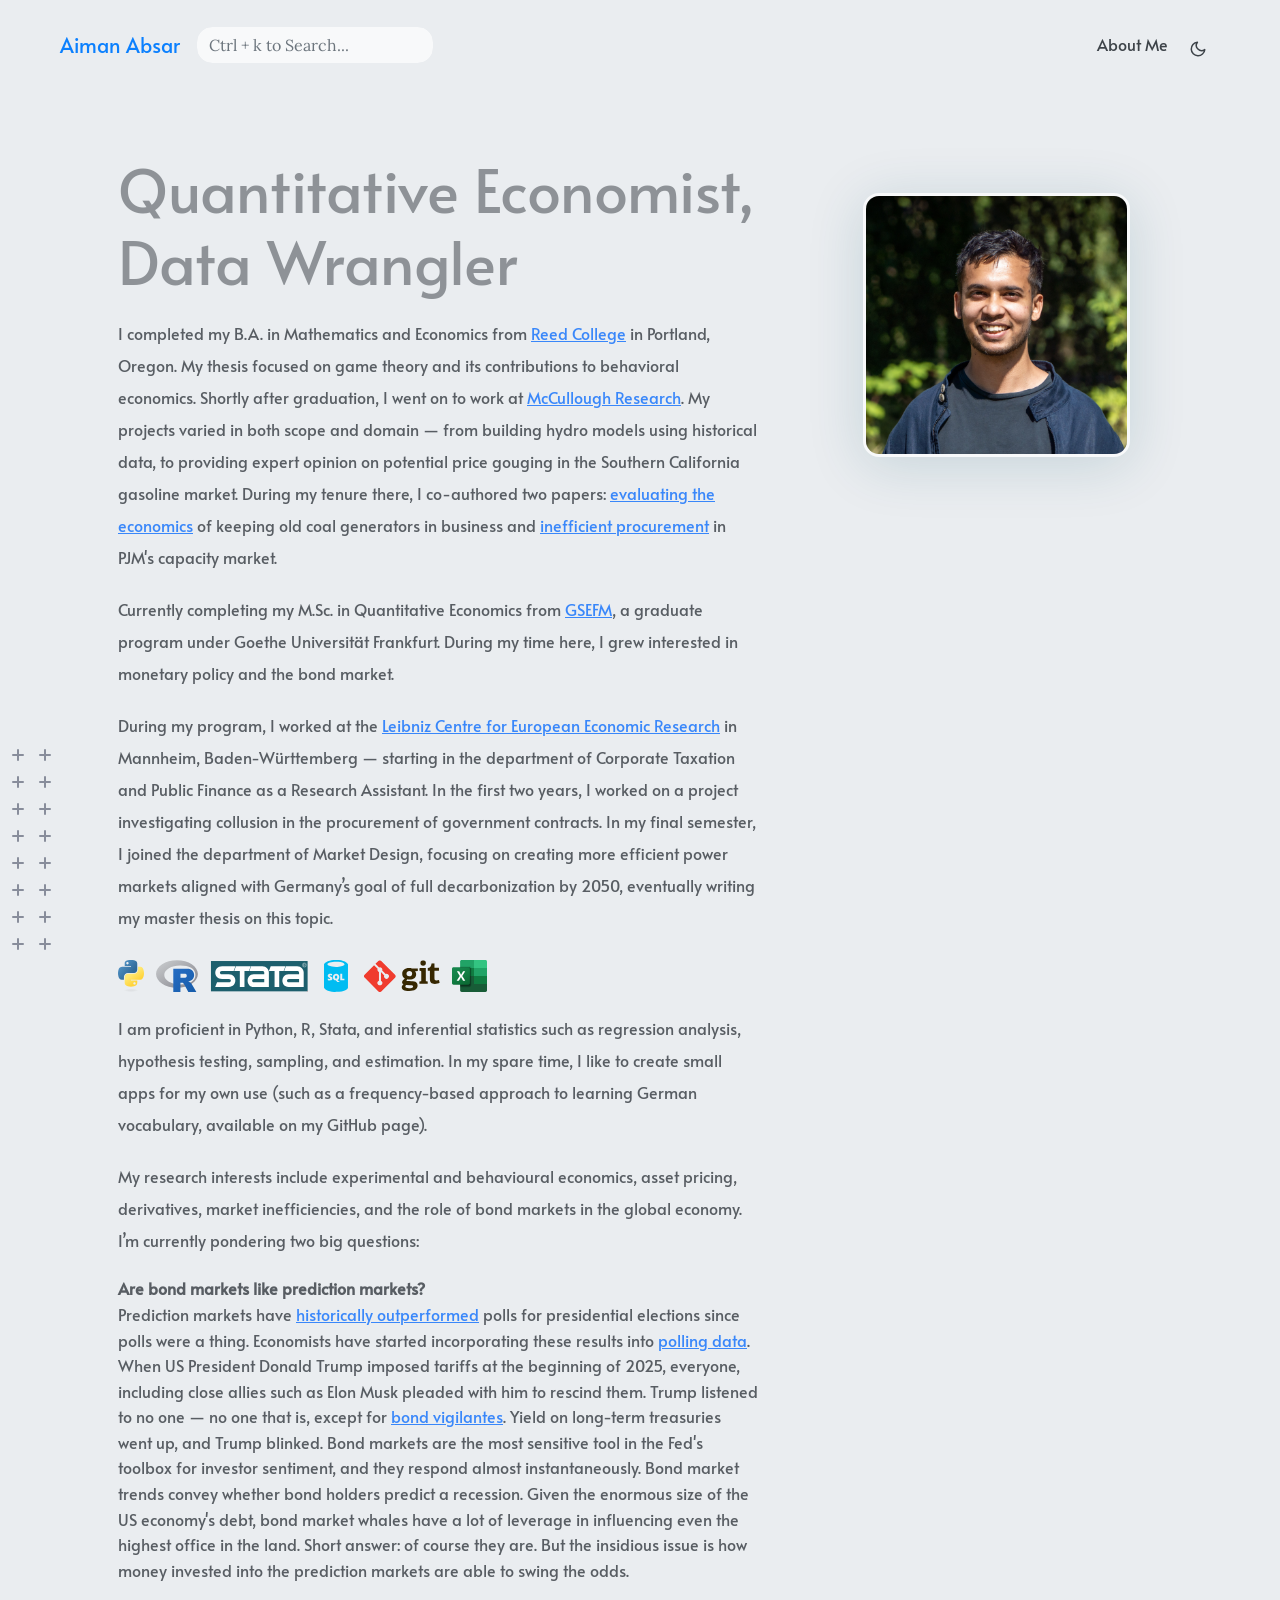
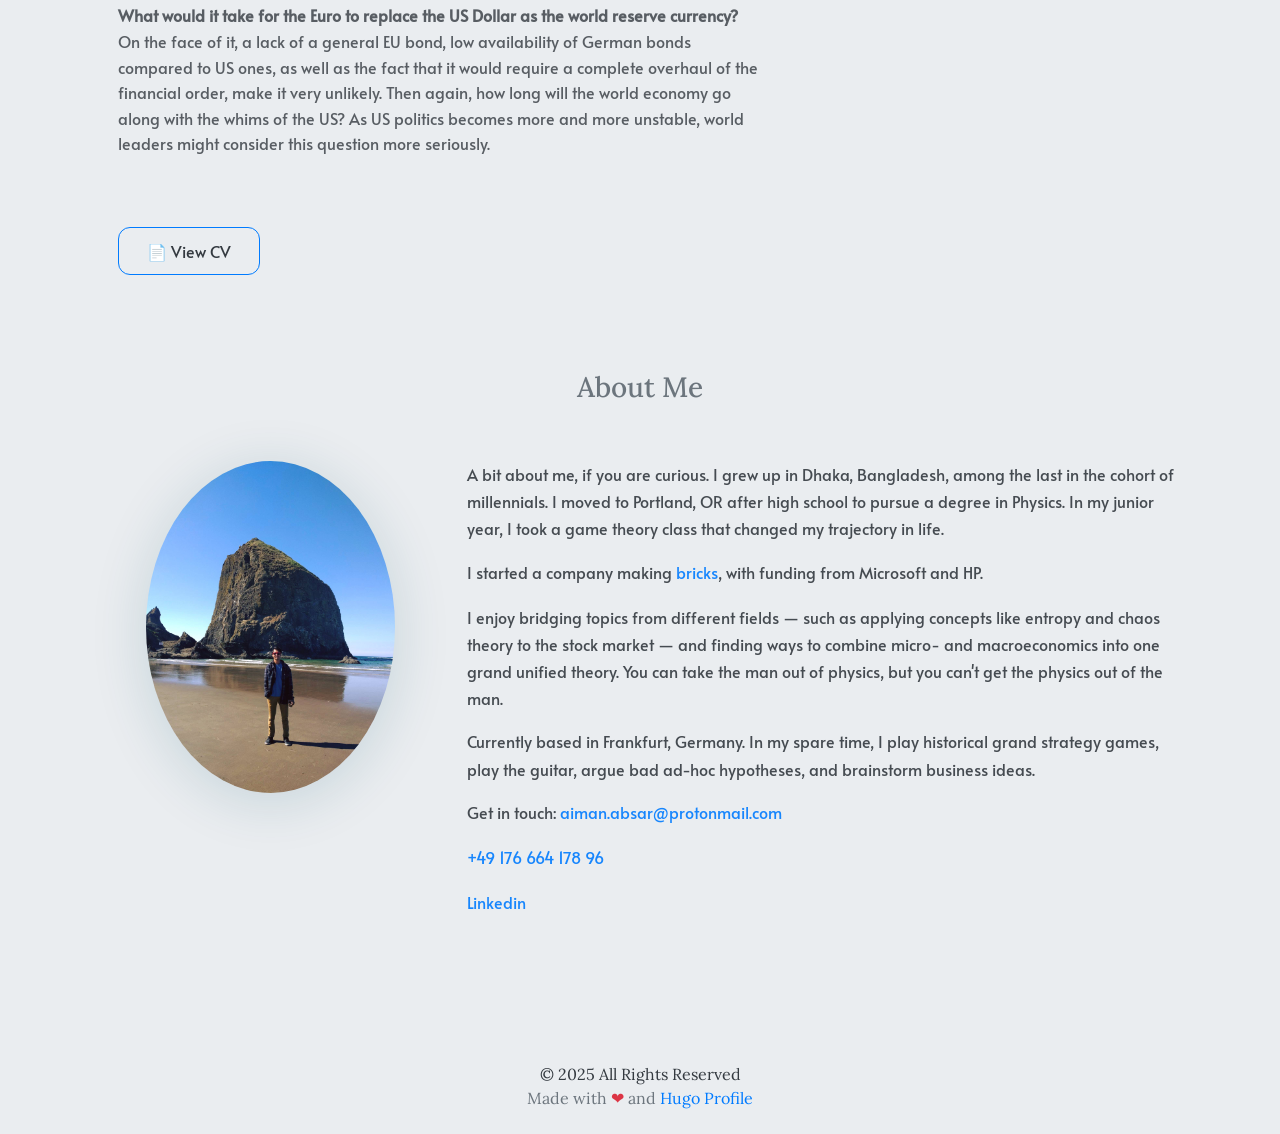
==== commit a6ba07bf: "Update site content" ====
--- a/index.html
+++ b/index.html
@@ -585,7 +585,7 @@
                   <div style="font-family: 'Alata', sans-serif;">
     <p>A bit about me, if you are curious. I grew up in Dhaka, Bangladesh, among the last in the cohort of millennials. I moved to Portland, OR after high school to pursue a degree in Physics. In my junior year, I took a game theory class that changed my trajectory in life.</p>
     <p>I started a company making <a href="https://www.reed.edu/reed-magazine/articles/2016/absar-physics-brick.html">bricks</a>, with funding from Microsoft and HP.</p>
-    <p>I enjoy bridging topics from different fields — such as applying concepts entropy and chaos theory to the stock market — and finding ways to combine micro- and macroeconomics into one grand unified theory. You can take the man out of physics, but you can't get the physics out of the man.</p>
+    <p>I enjoy bridging topics from different fields — such as applying concepts like entropy and chaos theory to the stock market — and finding ways to combine micro- and macroeconomics into one grand unified theory. You can take the man out of physics, but you can't get the physics out of the man.</p>
     <p>Currently based in Frankfurt, Germany. In my spare time, I play historical grand strategy games, play the guitar, argue bad ad-hoc hypotheses, and brainstorm business ideas.</p>
     <p>Get in touch: <a href="mailto:aiman.absar@protonmail.com">aiman.absar@protonmail.com</a>  <p>
     <p> <a href="tel:+4917666417896">+49 176 664 178 96</a></p>
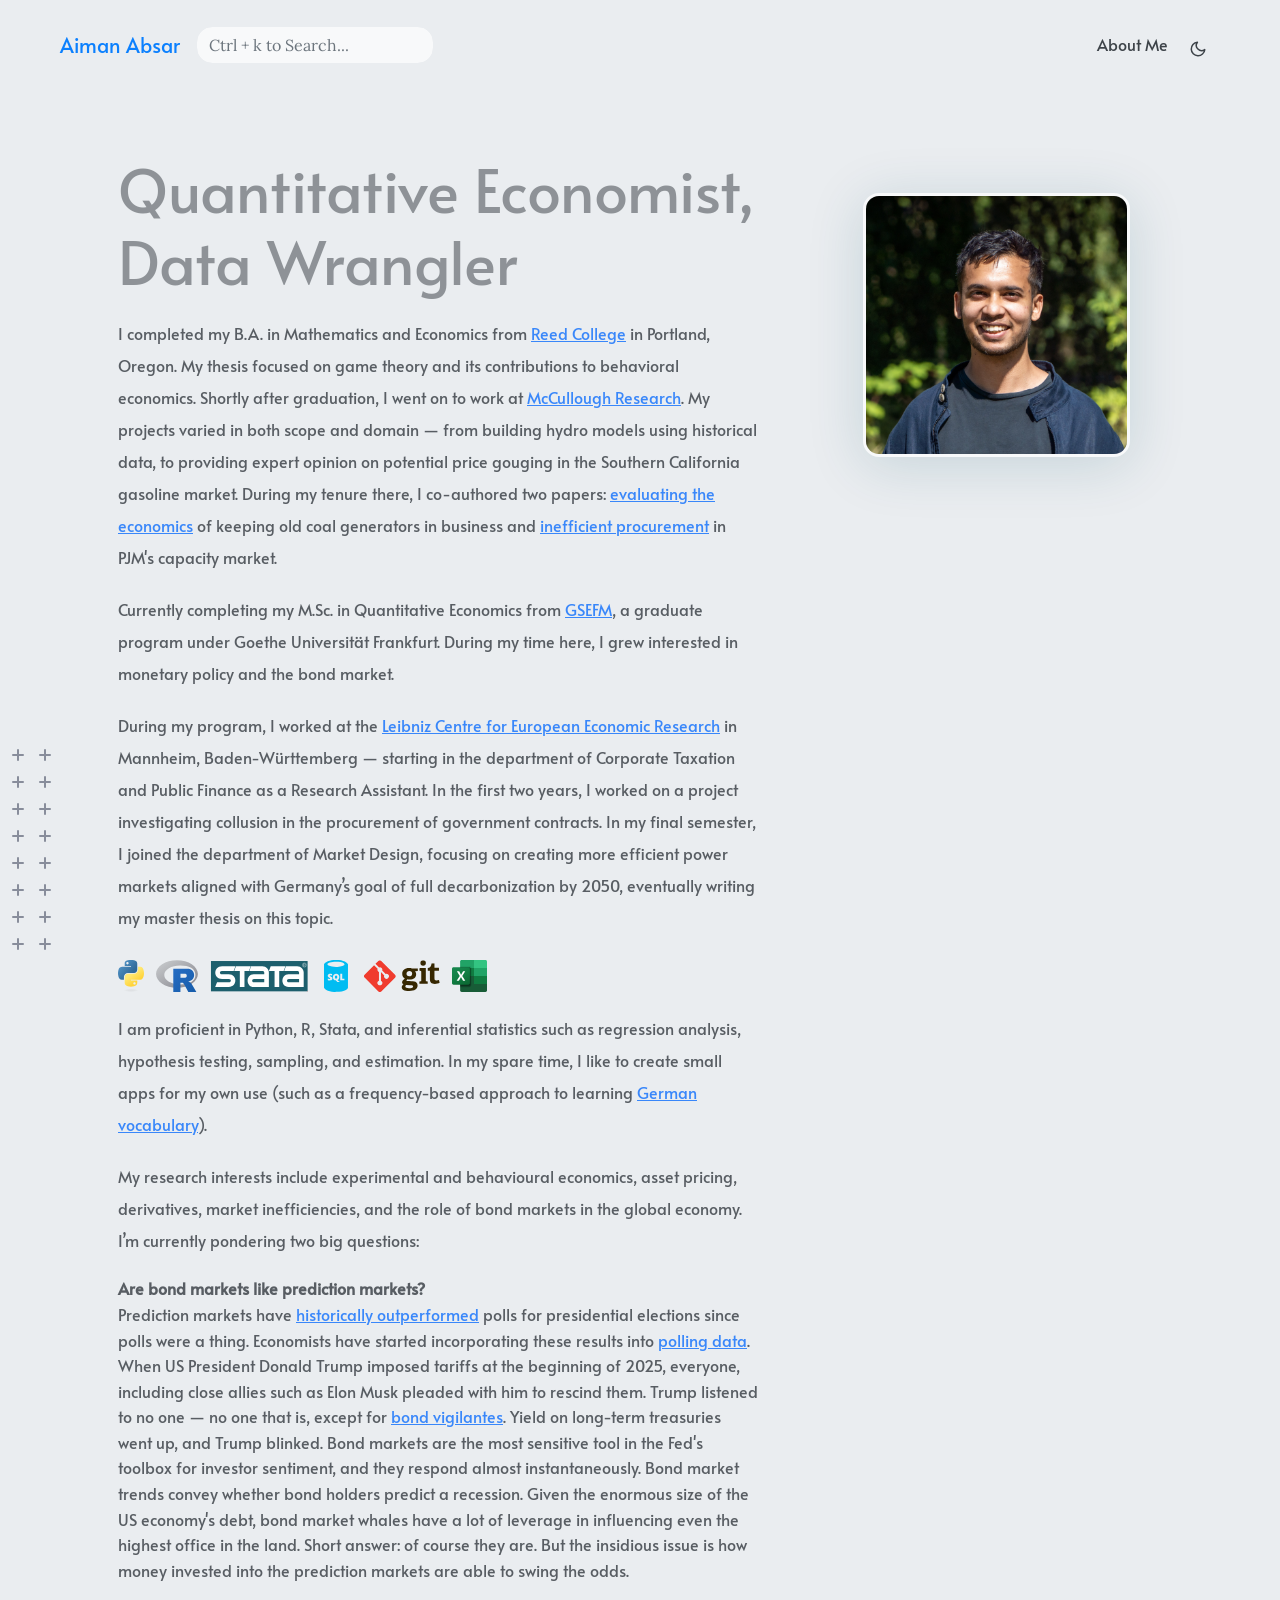
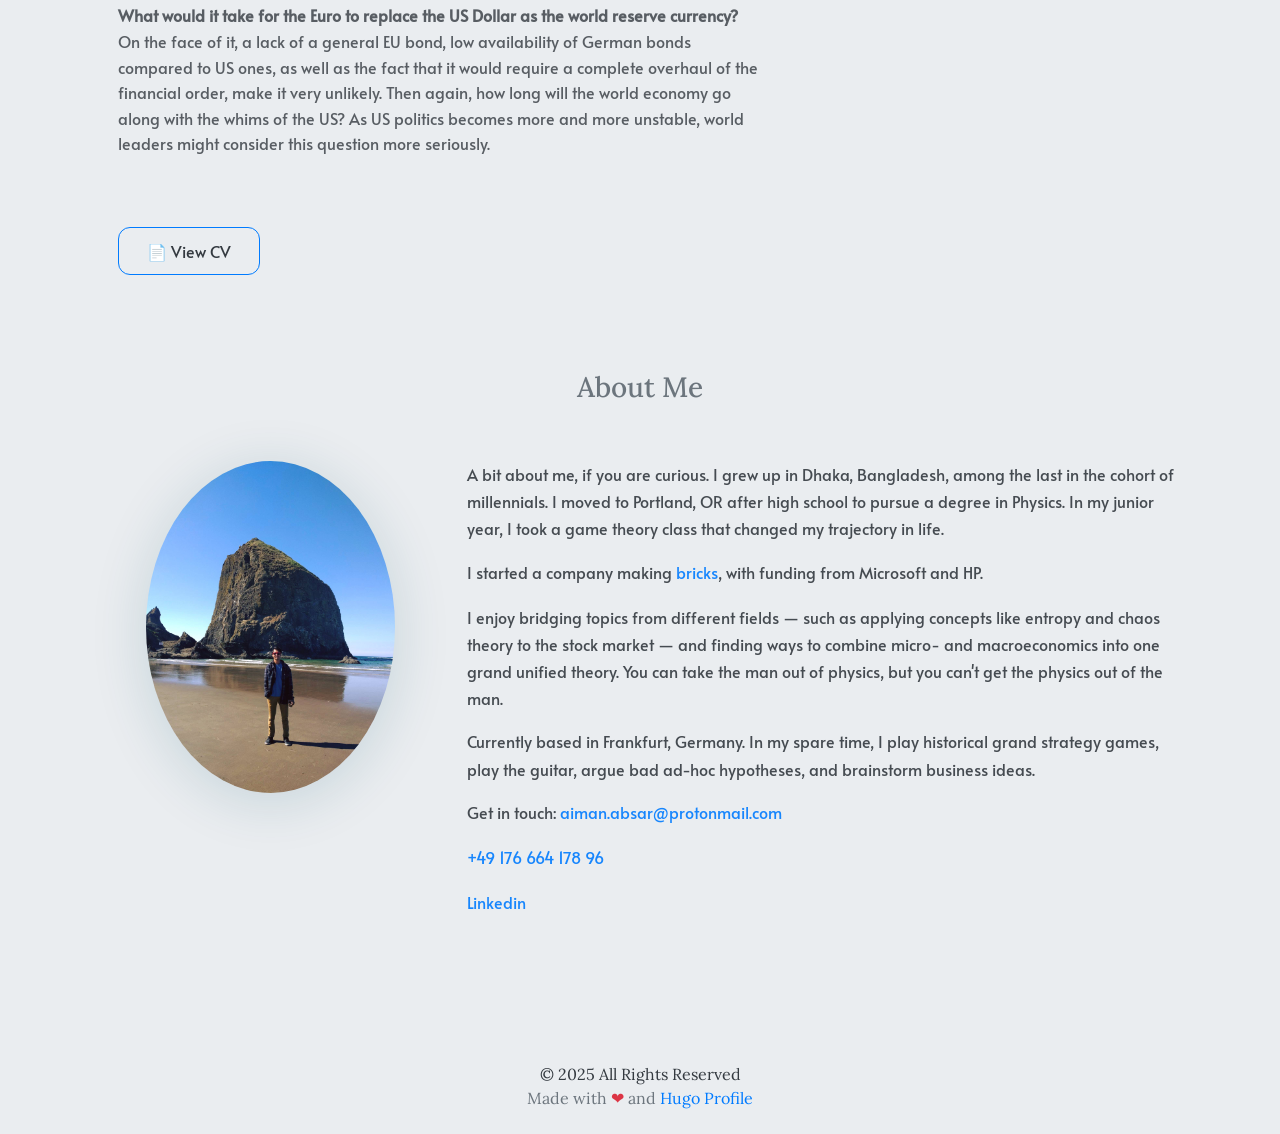
==== commit 9be7eb3c: "Deploy update" ====
--- a/index.html
+++ b/index.html
@@ -261,7 +261,7 @@
   <img src="/images/logos/git.svg" alt="Git" style="height: 32px; margin-right: 8px;" />
   <img src="/images/logos/excel.svg" alt="Excel" style="height: 32px;" />
 </div>
-<p>I am proficient in Python, R, Stata, and inferential statistics such as regression analysis, hypothesis testing, sampling, and estimation. In my spare time, I like to create small apps for my own use (such as a frequency-based approach to learning German vocabulary, available on my GitHub page).</p>
+<p>I am proficient in Python, R, Stata, and inferential statistics such as regression analysis, hypothesis testing, sampling, and estimation. In my spare time, I like to create small apps for my own use (such as a frequency-based approach to learning <a href="https://aiman-absar.github.io/german-practice-app/">German vocabulary</a>).</p>
 <p>My research interests include experimental and behavioural economics, asset pricing, derivatives, market inefficiencies, and the role of bond markets in the global economy. I’m currently pondering two big questions:</p>
 <div style="font-family: 'Alata', sans-serif; font-size: 1rem; line-height: 1.6;">
     <p><strong>Are bond markets like prediction markets?</strong><br>
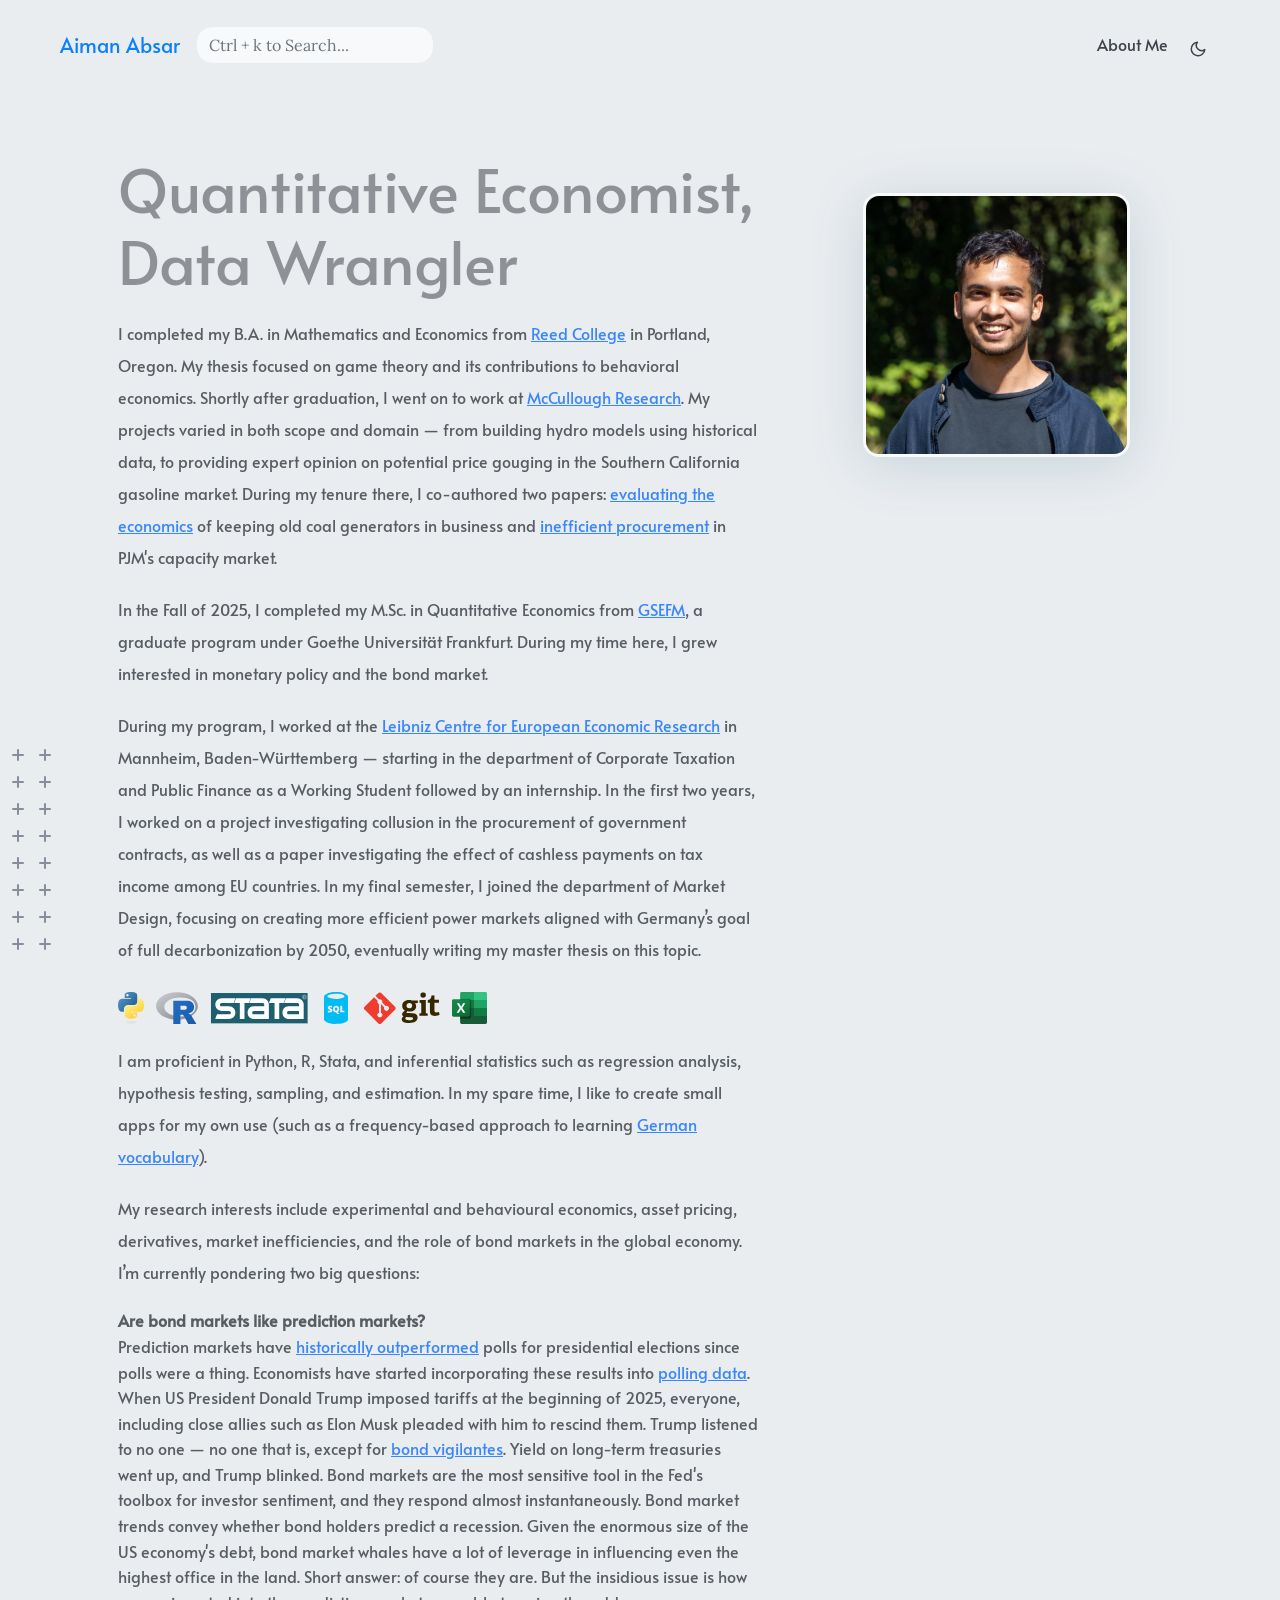
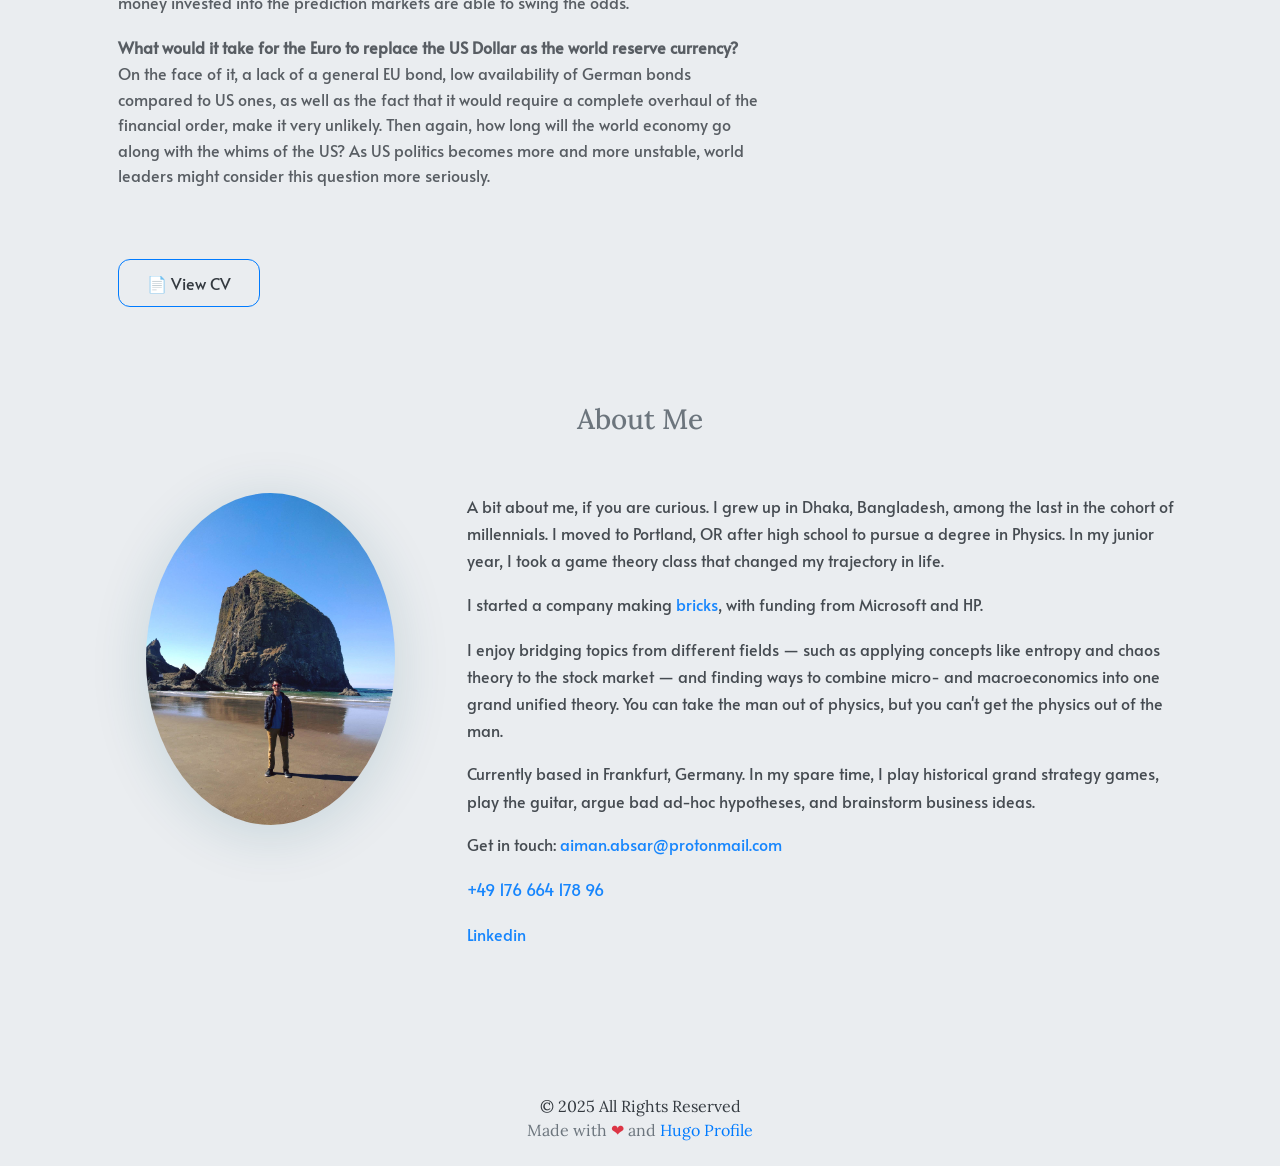
==== commit 4e7de12c: "Deploy 23/10/2025 13:44:44,22" ====
--- a/index.html
+++ b/index.html
@@ -1,697 +1,12 @@
-<!DOCTYPE html>
-<html lang="en">
-
-<head>
-	<meta name="generator" content="Hugo 0.147.5"><meta charset="UTF-8">
-<meta name="viewport" content="width=device-width, initial-scale=1.0">
-<meta http-equiv="X-UA-Compatible" content="ie=edge">
-<meta http-equiv="Accept-CH" content="DPR, Viewport-Width, Width">
-<link rel="icon" href=/fav.png type="image/gif">
-
-
-<link rel="preconnect" href="https://fonts.googleapis.com">
-<link rel="preconnect" href="https://fonts.gstatic.com" crossorigin>
-<link rel="preload"
-      as="style"
-      href="https://fonts.googleapis.com/css2?family=Alata&family=Lora:ital,wght@0,400;0,500;0,600;0,700;1,400;1,500;1,600;1,700&family=Roboto:ital,wght@0,100;0,300;0,400;0,500;0,700;0,900;1,100;1,300;1,400;1,500;1,700;1,900&display=swap"
->
-<link rel="stylesheet"
-      href="https://fonts.googleapis.com/css2?family=Alata&family=Lora:ital,wght@0,400;0,500;0,600;0,700;1,400;1,500;1,600;1,700&family=Roboto:ital,wght@0,100;0,300;0,400;0,500;0,700;0,900;1,100;1,300;1,400;1,500;1,700;1,900&display=swap"
-      media="print" onload="this.media='all'" />
-<noscript>
-  <link
-          href="https://fonts.googleapis.com/css2?family=Alata&family=Lora:ital,wght@0,400;0,500;0,600;0,700;1,400;1,500;1,600;1,700&family=Roboto:ital,wght@0,100;0,300;0,400;0,500;0,700;0,900;1,100;1,300;1,400;1,500;1,700;1,900&display=swap"
-          rel="stylesheet">
-</noscript>
-
-
-<link rel="stylesheet" href="/css/font.css" media="all">
-
-
-
-<meta property="og:url" content="https://aiman-absar.github.io/">
-  <meta property="og:site_name" content="Aiman Absar">
-  <meta property="og:title" content="Aiman Absar">
-  <meta property="og:description" content="Quantitative Economist and Researcher">
-  <meta property="og:locale" content="en_us">
-  <meta property="og:type" content="website">
-
-
-  <meta name="twitter:card" content="summary">
-  <meta name="twitter:title" content="Aiman Absar">
-  <meta name="twitter:description" content="Quantitative Economist and Researcher">
-
-
-<link rel="stylesheet" href="/bootstrap-5/css/bootstrap.min.css" media="all"><link rel="stylesheet" href="/css/header.css" media="all">
-<link rel="stylesheet" href="/css/footer.css" media="all">
-
-
-<link rel="stylesheet" href="/css/theme.css" media="all">
-
-<style>
-    :root {
-        --text-color: #343a40;
-        --text-secondary-color: #6c757d;
-        --text-link-color: #007bff;
-        --background-color: #eaedf0;
-        --secondary-background-color: #64ffda1a;
-        --primary-color: #007bff;
-        --secondary-color: #f8f9fa;
-
-         
-        --text-color-dark: #e4e6eb;
-        --text-secondary-color-dark: #b0b3b8;
-        --text-link-color-dark: #ffffff;
-        --background-color-dark: #18191a;
-        --secondary-background-color-dark: #212529;
-        --primary-color-dark: #ffffff;
-        --secondary-color-dark: #212529;
-    }
-    body {
-        font-size: 1rem;
-        font-weight: 400;
-        line-height: 1.5;
-        text-align: left;
-    }
-
-    html {
-        background-color: var(--background-color) !important;
-    }
-
-    body::-webkit-scrollbar {
-        height: 0px;
-        width: 8px;
-        background-color: var(--background-color);
-    }
-
-    ::-webkit-scrollbar-track {
-        border-radius: 1rem;
-    }
-
-    ::-webkit-scrollbar-thumb {
-        border-radius: 1rem;
-        background: #b0b0b0;
-        outline: 1px solid var(--background-color);
-    }
-
-    #search-content::-webkit-scrollbar {
-        width: .5em;
-        height: .1em;
-        background-color: var(--background-color);
-    }
-</style>
-
-
-
-<meta name="description" content=Quantitative&#32;Economist&#32;and&#32;Researcher>
-<link rel="stylesheet" href="/css/index.css" media="all">
-<link rel="stylesheet" href="/css/projects.css" media="all">
-
-
-<script defer src="/fontawesome-6/all-6.4.2.js"></script>
-
-
-  
-  
-
-  <title>
-Aiman Absar
-
-  </title>
-</head>
-
-<body class="light">
-  
-  
-<script>
-    let localStorageValue = localStorage.getItem("pref-theme");
-    let mediaQuery = window.matchMedia('(prefers-color-scheme: dark)').matches;
-
-    switch (localStorageValue) {
-        case "dark":
-            document.body.classList.add('dark');
-            break;
-        case "light":
-            document.body.classList.remove('dark');
-            break;
-        default:
-            if (mediaQuery) {
-                document.body.classList.add('dark');
-            }
-            break;
-    }
-</script>
-
-
-
-
-
-<header id="profileHeader">
-    <nav class="pt-3 navbar navbar-expand-lg ">
-        <div class="container-fluid mx-xs-2 mx-sm-5 mx-md-5 mx-lg-5">
-            
-            <a class="navbar-brand primary-font text-wrap" href="/">
-                
-                Aiman Absar
-                
-            </a>
-
-            
-                <div>
-                    <input id="search" autocomplete="off" class="form-control mr-sm-2 d-none d-md-block" placeholder='Ctrl &#43; k to Search...'
-                        aria-label="Search" oninput="searchOnChange(event)">
-                </div>
-            
-
-            
-            <button class="navbar-toggler" type="button" data-bs-toggle="collapse" data-bs-target="#navbarContent"
-                aria-controls="navbarContent" aria-expanded="false" aria-label="Toggle navigation">
-                <svg aria-hidden="true" height="24" viewBox="0 0 16 16" version="1.1" width="24" data-view-component="true">
-                    <path fill-rule="evenodd" d="M1 2.75A.75.75 0 011.75 2h12.5a.75.75 0 110 1.5H1.75A.75.75 0 011 2.75zm0 5A.75.75 0 011.75 7h12.5a.75.75 0 110 1.5H1.75A.75.75 0 011 7.75zM1.75 12a.75.75 0 100 1.5h12.5a.75.75 0 100-1.5H1.75z"></path>
-                </svg>
-            </button>
-
-            
-            <div class="collapse navbar-collapse text-wrap primary-font" id="navbarContent">
-                <ul class="navbar-nav ms-auto text-center">
-                    
-                        <li class="nav-item navbar-text d-block d-md-none">
-                            <div class="nav-link">
-                                <input id="search" autocomplete="off" class="form-control mr-sm-2" placeholder='Ctrl &#43; k to Search...' aria-label="Search" oninput="searchOnChange(event)">
-                            </div>
-                        </li>
-                    
-
-                    
-                    <li class="nav-item navbar-text">
-                        <a class="nav-link" href="/#about" aria-label="about">
-                            About Me
-                        </a>
-                    </li>
-                    
-
-                    
-
-                    
-
-                    
-
-                    
-
-                    
-
-                    
-
-                    
-                    
-
-                    
-                    <li class="nav-item navbar-text">
-                        
-                        <div class="text-center">
-                            <button id="theme-toggle">
-                                <svg id="moon" xmlns="http://www.w3.org/2000/svg" width="24" height="24" viewBox="0 0 24 24" fill="none" stroke="currentColor" stroke-width="2" stroke-linecap="round" stroke-linejoin="round">
-                                    <path d="M21 12.79A9 9 0 1 1 11.21 3 7 7 0 0 0 21 12.79z"></path>
-                                </svg>
-                                <svg id="sun" xmlns="http://www.w3.org/2000/svg" width="24" height="24" viewBox="0 0 24 24" fill="none" stroke="currentColor" stroke-width="2" stroke-linecap="round" stroke-linejoin="round">
-                                    <circle cx="12" cy="12" r="5"></circle>
-                                    <line x1="12" y1="1" x2="12" y2="3"></line>
-                                    <line x1="12" y1="21" x2="12" y2="23"></line>
-                                    <line x1="4.22" y1="4.22" x2="5.64" y2="5.64"></line>
-                                    <line x1="18.36" y1="18.36" x2="19.78" y2="19.78"></line>
-                                    <line x1="1" y1="12" x2="3" y2="12"></line>
-                                    <line x1="21" y1="12" x2="23" y2="12"></line>
-                                    <line x1="4.22" y1="19.78" x2="5.64" y2="18.36"></line>
-                                    <line x1="18.36" y1="5.64" x2="19.78" y2="4.22"></line>
-                                </svg>
-                            </button>
-                        </div>
-                    </li>
-                    
-
-                </ul>
-
-            </div>
-        </div>
-    </nav>
-</header>
-<div id="content">
-<section id="hero" class="py-5 align-middle">
-    <div class="container px-3 px-sm-5 px-md-5 px-lg-5 pt-lg-3">
-        <div class="row">
-            <div class="col-sm-12 col-md-12 col-lg-8 content " id="primary-font">
-                <span class="subtitle">
-                    
-                </span>
-                <h1>
-                    
-                </h1>
-                <h2>
-                    Quantitative Economist, Data Wrangler
-                </h2>
-                <p class="hero-content">
-                    <p>I completed my B.A. in Mathematics and Economics from <a href="https://www.reed.edu/">Reed College</a> in Portland, Oregon. My thesis focused on game theory and its contributions to behavioral economics. Shortly after graduation, I went on to work at <a href="https://www.mresearch.com/">McCullough Research</a>. My projects varied in both scope and domain — from building hydro models using historical data, to providing expert opinion on potential price gouging in the Southern California gasoline market. During my tenure there, I co-authored two papers: <a href="https://www.mresearch.com/is-existing-coal-actually-cost-effective-in-the-presence-of-falling-renew-able-prices/"> evaluating the economics</a>  of keeping old coal generators in business and <a href="https://www.sciencedirect.com/science/article/pii/S1040619020301111">inefficient procurement</a> in PJM's capacity market.</p>
-<p> Currently completing my M.Sc. in Quantitative Economics from <a href="https://www.gsefm.eu/about-us.html">GSEFM</a>, a graduate program under Goethe Universität Frankfurt. During my time here, I grew interested in monetary policy and the bond market.</p>
-  <p>During my program, I worked at the <a href="https://www.zew.de/">Leibniz Centre for European Economic Research</a> in Mannheim, Baden-Württemberg — starting in the department of Corporate Taxation and Public Finance as a Research Assistant. In the first two years, I worked on a project investigating collusion in the procurement of government contracts. In my final semester, I joined the department of Market Design, focusing on creating more efficient power markets aligned with Germany’s goal of full decarbonization by 2050, eventually writing my master thesis on this topic.</p>
-<div style="margin-top: 1.5rem;">
-  <img src="/images/logos/python.svg" alt="Python" style="height: 32px; margin-right: 8px;" />
-  <img src="/images/logos/r.svg" alt="R" style="height: 32px; margin-right: 8px;" />
-  <img src="/images/logos/stata.svg" alt="Stata" style="height: 32px; margin-right: 8px;" />
-  <img src="/images/logos/sql.svg" alt="SQL" style="height: 32px; margin-right: 8px;" />
-  <img src="/images/logos/git.svg" alt="Git" style="height: 32px; margin-right: 8px;" />
-  <img src="/images/logos/excel.svg" alt="Excel" style="height: 32px;" />
-</div>
-<p>I am proficient in Python, R, Stata, and inferential statistics such as regression analysis, hypothesis testing, sampling, and estimation. In my spare time, I like to create small apps for my own use (such as a frequency-based approach to learning <a href="https://aiman-absar.github.io/german-practice-app/">German vocabulary</a>).</p>
-<p>My research interests include experimental and behavioural economics, asset pricing, derivatives, market inefficiencies, and the role of bond markets in the global economy. I’m currently pondering two big questions:</p>
-<div style="font-family: 'Alata', sans-serif; font-size: 1rem; line-height: 1.6;">
-    <p><strong>Are bond markets like prediction markets?</strong><br>
-    Prediction markets have <a href="https://www.youtube.com/watch?v=ngX1nIvnMOM">historically outperformed</a> polls for presidential elections since polls were a thing. Economists have started incorporating these results into <a href="https://www.nber.org/papers/w33339">polling data</a>. When US President Donald Trump imposed tariffs at the beginning of 2025, everyone, including close allies such as Elon Musk pleaded with him to rescind them. Trump listened to no one — no one that is, except for <a href="https://www.youtube.com/watch?v=5vB8wB1lDF0&t=281s">bond vigilantes</a>. Yield on long-term treasuries went up, and Trump blinked. Bond markets are the most sensitive tool in the Fed's toolbox for investor sentiment, and they respond almost instantaneously. Bond market trends convey whether bond holders predict a recession. Given the enormous size of the US economy's debt, bond market whales have a lot of leverage in influencing even the highest office in the land. Short answer: of course they are. But the insidious issue is how money invested into the prediction markets are able to swing the odds.</p>
-</div>
-<div style="font-family: 'Alata', sans-serif; font-size: 1rem; line-height: 1.6;">
-    <p><strong>What would it take for the Euro to replace the US Dollar as the world reserve currency?</strong><br> 
-    On the face of it, a lack of a general EU bond, low availability of German bonds compared to US ones, as well as the fact that it would require a complete overhaul of the financial order, make it very unlikely. Then again, how long will the world economy go along with the whims of the US? As US politics becomes more and more unstable, world leaders might consider this question more seriously.</p>
-</div>
-
-                </p>
-                <div class="row">
-                    <div class="col-auto h-100">
-                        
-                        <a href="/pdf/CV.pdf" class="btn" ZgotmplZ
-			  
-                          target="_blank"
-                          >
-                            📄 View CV
-                        </a>
-                        
-                    </div>
-                    <div class="col-auto px-0 h-100"><span>
-    
-
-    
-</span>
-</div>
-                </div>
-            </div>
-            <div class="col-sm-12 col-md-12 col-lg-4">
-                <div class="row justify-content-center">
-                    <div class="col-sm-12 col-md-9 pt-5 image  px-5 px-md-5 px-lg-0 text-center">
-                        <img src="images/left.jpg"
-                            class="img-thumbnail mx-auto"
-                            alt=""
-                        >
-                    </div>
-                </div>
-            </div>
-        </div>
-    </div>
-    
-    <div class="hero-bottom-svg d-md-block d-lg-block d-none">
-        <svg xmlns="http://www.w3.org/2000/svg" width="201" height="201" viewBox="0 0 201 201">
-            <g id="Group_1168" data-name="Group 1168" transform="translate(-384 -1392)">
-                <rect id="Rectangle_2206" data-name="Rectangle 2206" width="12" height="2" rx="1"
-                    transform="translate(391 1392) rotate(90)" fill="#282f49" />
-                <rect id="Rectangle_2271" data-name="Rectangle 2271" width="12" height="2" rx="1"
-                    transform="translate(391 1500) rotate(90)" fill="#282f49" />
-                <rect id="Rectangle_2238" data-name="Rectangle 2238" width="12" height="2" rx="1"
-                    transform="translate(391 1446) rotate(90)" fill="#282f49" />
-                <rect id="Rectangle_2278" data-name="Rectangle 2278" width="12" height="2" rx="1"
-                    transform="translate(391 1554) rotate(90)" fill="#282f49" />
-                <rect id="Rectangle_2222" data-name="Rectangle 2222" width="12" height="2" rx="1"
-                    transform="translate(391 1419) rotate(90)" fill="#282f49" />
-                <rect id="Rectangle_2272" data-name="Rectangle 2272" width="12" height="2" rx="1"
-                    transform="translate(391 1527) rotate(90)" fill="#282f49" />
-                <rect id="Rectangle_2241" data-name="Rectangle 2241" width="12" height="2" rx="1"
-                    transform="translate(391 1473) rotate(90)" fill="#282f49" />
-                <rect id="Rectangle_2288" data-name="Rectangle 2288" width="12" height="2" rx="1"
-                    transform="translate(391 1581) rotate(90)" fill="#282f49" />
-                <rect id="Rectangle_2214" data-name="Rectangle 2214" width="12" height="2" rx="1"
-                    transform="translate(499 1392) rotate(90)" fill="#282f49" />
-                <rect id="Rectangle_2289" data-name="Rectangle 2289" width="12" height="2" rx="1"
-                    transform="translate(499 1500) rotate(90)" fill="#282f49" />
-                <rect id="Rectangle_2256" data-name="Rectangle 2256" width="12" height="2" rx="1"
-                    transform="translate(499 1446) rotate(90)" fill="#282f49" />
-                <rect id="Rectangle_2290" data-name="Rectangle 2290" width="12" height="2" rx="1"
-                    transform="translate(499 1554) rotate(90)" fill="#282f49" />
-                <rect id="Rectangle_2231" data-name="Rectangle 2231" width="12" height="2" rx="1"
-                    transform="translate(499 1419) rotate(90)" fill="#282f49" />
-                <rect id="Rectangle_2291" data-name="Rectangle 2291" width="12" height="2" rx="1"
-                    transform="translate(499 1527) rotate(90)" fill="#282f49" />
-                <rect id="Rectangle_2257" data-name="Rectangle 2257" width="12" height="2" rx="1"
-                    transform="translate(499 1473) rotate(90)" fill="#282f49" />
-                <rect id="Rectangle_2292" data-name="Rectangle 2292" width="12" height="2" rx="1"
-                    transform="translate(499 1581) rotate(90)" fill="#282f49" />
-                <rect id="Rectangle_2210" data-name="Rectangle 2210" width="12" height="2" rx="1"
-                    transform="translate(445 1392) rotate(90)" fill="#282f49" />
-                <rect id="Rectangle_2279" data-name="Rectangle 2279" width="12" height="2" rx="1"
-                    transform="translate(445 1500) rotate(90)" fill="#282f49" />
-                <rect id="Rectangle_2248" data-name="Rectangle 2248" width="12" height="2" rx="1"
-                    transform="translate(445 1446) rotate(90)" fill="#282f49" />
-                <rect id="Rectangle_2280" data-name="Rectangle 2280" width="12" height="2" rx="1"
-                    transform="translate(445 1554) rotate(90)" fill="#282f49" />
-                <rect id="Rectangle_2226" data-name="Rectangle 2226" width="12" height="2" rx="1"
-                    transform="translate(445 1419) rotate(90)" fill="#282f49" />
-                <rect id="Rectangle_2281" data-name="Rectangle 2281" width="12" height="2" rx="1"
-                    transform="translate(445 1527) rotate(90)" fill="#282f49" />
-                <rect id="Rectangle_2249" data-name="Rectangle 2249" width="12" height="2" rx="1"
-                    transform="translate(445 1473) rotate(90)" fill="#282f49" />
-                <rect id="Rectangle_2293" data-name="Rectangle 2293" width="12" height="2" rx="1"
-                    transform="translate(445 1581) rotate(90)" fill="#282f49" />
-                <rect id="Rectangle_2219" data-name="Rectangle 2219" width="12" height="2" rx="1"
-                    transform="translate(553 1392) rotate(90)" fill="#282f49" />
-                <rect id="Rectangle_2310" data-name="Rectangle 2310" width="12" height="2" rx="1"
-                    transform="translate(553 1500) rotate(90)" fill="#282f49" />
-                <rect id="Rectangle_2262" data-name="Rectangle 2262" width="12" height="2" rx="1"
-                    transform="translate(553 1446) rotate(90)" fill="#282f49" />
-                <rect id="Rectangle_2311" data-name="Rectangle 2311" width="12" height="2" rx="1"
-                    transform="translate(553 1554) rotate(90)" fill="#282f49" />
-                <rect id="Rectangle_2232" data-name="Rectangle 2232" width="12" height="2" rx="1"
-                    transform="translate(553 1419) rotate(90)" fill="#282f49" />
-                <rect id="Rectangle_2312" data-name="Rectangle 2312" width="12" height="2" rx="1"
-                    transform="translate(553 1527) rotate(90)" fill="#282f49" />
-                <rect id="Rectangle_2263" data-name="Rectangle 2263" width="12" height="2" rx="1"
-                    transform="translate(553 1473) rotate(90)" fill="#282f49" />
-                <rect id="Rectangle_2313" data-name="Rectangle 2313" width="12" height="2" rx="1"
-                    transform="translate(553 1581) rotate(90)" fill="#282f49" />
-                <rect id="Rectangle_2209" data-name="Rectangle 2209" width="12" height="2" rx="1"
-                    transform="translate(418 1392) rotate(90)" fill="#282f49" />
-                <rect id="Rectangle_2273" data-name="Rectangle 2273" width="12" height="2" rx="1"
-                    transform="translate(418 1500) rotate(90)" fill="#282f49" />
-                <rect id="Rectangle_2242" data-name="Rectangle 2242" width="12" height="2" rx="1"
-                    transform="translate(418 1446) rotate(90)" fill="#282f49" />
-                <rect id="Rectangle_2282" data-name="Rectangle 2282" width="12" height="2" rx="1"
-                    transform="translate(418 1554) rotate(90)" fill="#282f49" />
-                <rect id="Rectangle_2223" data-name="Rectangle 2223" width="12" height="2" rx="1"
-                    transform="translate(418 1419) rotate(90)" fill="#282f49" />
-                <rect id="Rectangle_2274" data-name="Rectangle 2274" width="12" height="2" rx="1"
-                    transform="translate(418 1527) rotate(90)" fill="#282f49" />
-                <rect id="Rectangle_2243" data-name="Rectangle 2243" width="12" height="2" rx="1"
-                    transform="translate(418 1473) rotate(90)" fill="#282f49" />
-                <rect id="Rectangle_2294" data-name="Rectangle 2294" width="12" height="2" rx="1"
-                    transform="translate(418 1581) rotate(90)" fill="#282f49" />
-                <rect id="Rectangle_2217" data-name="Rectangle 2217" width="12" height="2" rx="1"
-                    transform="translate(526 1392) rotate(90)" fill="#282f49" />
-                <rect id="Rectangle_2314" data-name="Rectangle 2314" width="12" height="2" rx="1"
-                    transform="translate(526 1500) rotate(90)" fill="#282f49" />
-                <rect id="Rectangle_2258" data-name="Rectangle 2258" width="12" height="2" rx="1"
-                    transform="translate(526 1446) rotate(90)" fill="#282f49" />
-                <rect id="Rectangle_2315" data-name="Rectangle 2315" width="12" height="2" rx="1"
-                    transform="translate(526 1554) rotate(90)" fill="#282f49" />
-                <rect id="Rectangle_2233" data-name="Rectangle 2233" width="12" height="2" rx="1"
-                    transform="translate(526 1419) rotate(90)" fill="#282f49" />
-                <rect id="Rectangle_2316" data-name="Rectangle 2316" width="12" height="2" rx="1"
-                    transform="translate(526 1527) rotate(90)" fill="#282f49" />
-                <rect id="Rectangle_2259" data-name="Rectangle 2259" width="12" height="2" rx="1"
-                    transform="translate(526 1473) rotate(90)" fill="#282f49" />
-                <rect id="Rectangle_2317" data-name="Rectangle 2317" width="12" height="2" rx="1"
-                    transform="translate(526 1581) rotate(90)" fill="#282f49" />
-                <rect id="Rectangle_2211" data-name="Rectangle 2211" width="12" height="2" rx="1"
-                    transform="translate(472 1392) rotate(90)" fill="#282f49" />
-                <rect id="Rectangle_2295" data-name="Rectangle 2295" width="12" height="2" rx="1"
-                    transform="translate(472 1500) rotate(90)" fill="#282f49" />
-                <rect id="Rectangle_2250" data-name="Rectangle 2250" width="12" height="2" rx="1"
-                    transform="translate(472 1446) rotate(90)" fill="#282f49" />
-                <rect id="Rectangle_2296" data-name="Rectangle 2296" width="12" height="2" rx="1"
-                    transform="translate(472 1554) rotate(90)" fill="#282f49" />
-                <rect id="Rectangle_2227" data-name="Rectangle 2227" width="12" height="2" rx="1"
-                    transform="translate(472 1419) rotate(90)" fill="#282f49" />
-                <rect id="Rectangle_2297" data-name="Rectangle 2297" width="12" height="2" rx="1"
-                    transform="translate(472 1527) rotate(90)" fill="#282f49" />
-                <rect id="Rectangle_2251" data-name="Rectangle 2251" width="12" height="2" rx="1"
-                    transform="translate(472 1473) rotate(90)" fill="#282f49" />
-                <rect id="Rectangle_2298" data-name="Rectangle 2298" width="12" height="2" rx="1"
-                    transform="translate(472 1581) rotate(90)" fill="#282f49" />
-                <rect id="Rectangle_2221" data-name="Rectangle 2221" width="12" height="2" rx="1"
-                    transform="translate(580 1392) rotate(90)" fill="#282f49" />
-                <rect id="Rectangle_2318" data-name="Rectangle 2318" width="12" height="2" rx="1"
-                    transform="translate(580 1500) rotate(90)" fill="#282f49" />
-                <rect id="Rectangle_2264" data-name="Rectangle 2264" width="12" height="2" rx="1"
-                    transform="translate(580 1446) rotate(90)" fill="#282f49" />
-                <rect id="Rectangle_2319" data-name="Rectangle 2319" width="12" height="2" rx="1"
-                    transform="translate(580 1554) rotate(90)" fill="#282f49" />
-                <rect id="Rectangle_2236" data-name="Rectangle 2236" width="12" height="2" rx="1"
-                    transform="translate(580 1419) rotate(90)" fill="#282f49" />
-                <rect id="Rectangle_2320" data-name="Rectangle 2320" width="12" height="2" rx="1"
-                    transform="translate(580 1527) rotate(90)" fill="#282f49" />
-                <rect id="Rectangle_2265" data-name="Rectangle 2265" width="12" height="2" rx="1"
-                    transform="translate(580 1473) rotate(90)" fill="#282f49" />
-                <rect id="Rectangle_2321" data-name="Rectangle 2321" width="12" height="2" rx="1"
-                    transform="translate(580 1581) rotate(90)" fill="#282f49" />
-                <rect id="Rectangle_2207" data-name="Rectangle 2207" width="12" height="2" rx="1"
-                    transform="translate(396 1399) rotate(-180)" fill="#282f49" />
-                <rect id="Rectangle_2270" data-name="Rectangle 2270" width="12" height="2" rx="1"
-                    transform="translate(396 1507) rotate(-180)" fill="#282f49" />
-                <rect id="Rectangle_2239" data-name="Rectangle 2239" width="12" height="2" rx="1"
-                    transform="translate(396 1453) rotate(-180)" fill="#282f49" />
-                <rect id="Rectangle_2283" data-name="Rectangle 2283" width="12" height="2" rx="1"
-                    transform="translate(396 1561) rotate(-180)" fill="#282f49" />
-                <rect id="Rectangle_2224" data-name="Rectangle 2224" width="12" height="2" rx="1"
-                    transform="translate(396 1426) rotate(-180)" fill="#282f49" />
-                <rect id="Rectangle_2275" data-name="Rectangle 2275" width="12" height="2" rx="1"
-                    transform="translate(396 1534) rotate(-180)" fill="#282f49" />
-                <rect id="Rectangle_2244" data-name="Rectangle 2244" width="12" height="2" rx="1"
-                    transform="translate(396 1480) rotate(-180)" fill="#282f49" />
-                <rect id="Rectangle_2299" data-name="Rectangle 2299" width="12" height="2" rx="1"
-                    transform="translate(396 1588) rotate(-180)" fill="#282f49" />
-                <rect id="Rectangle_2215" data-name="Rectangle 2215" width="12" height="2" rx="1"
-                    transform="translate(504 1399) rotate(-180)" fill="#282f49" />
-                <rect id="Rectangle_2300" data-name="Rectangle 2300" width="12" height="2" rx="1"
-                    transform="translate(504 1507) rotate(-180)" fill="#282f49" />
-                <rect id="Rectangle_2252" data-name="Rectangle 2252" width="12" height="2" rx="1"
-                    transform="translate(504 1453) rotate(-180)" fill="#282f49" />
-                <rect id="Rectangle_2301" data-name="Rectangle 2301" width="12" height="2" rx="1"
-                    transform="translate(504 1561) rotate(-180)" fill="#282f49" />
-                <rect id="Rectangle_2228" data-name="Rectangle 2228" width="12" height="2" rx="1"
-                    transform="translate(504 1426) rotate(-180)" fill="#282f49" />
-                <rect id="Rectangle_2302" data-name="Rectangle 2302" width="12" height="2" rx="1"
-                    transform="translate(504 1534) rotate(-180)" fill="#282f49" />
-                <rect id="Rectangle_2253" data-name="Rectangle 2253" width="12" height="2" rx="1"
-                    transform="translate(504 1480) rotate(-180)" fill="#282f49" />
-                <rect id="Rectangle_2303" data-name="Rectangle 2303" width="12" height="2" rx="1"
-                    transform="translate(504 1588) rotate(-180)" fill="#282f49" />
-                <rect id="Rectangle_2212" data-name="Rectangle 2212" width="12" height="2" rx="1"
-                    transform="translate(450 1399) rotate(-180)" fill="#282f49" />
-                <rect id="Rectangle_2284" data-name="Rectangle 2284" width="12" height="2" rx="1"
-                    transform="translate(450 1507) rotate(-180)" fill="#282f49" />
-                <rect id="Rectangle_2245" data-name="Rectangle 2245" width="12" height="2" rx="1"
-                    transform="translate(450 1453) rotate(-180)" fill="#282f49" />
-                <rect id="Rectangle_2285" data-name="Rectangle 2285" width="12" height="2" rx="1"
-                    transform="translate(450 1561) rotate(-180)" fill="#282f49" />
-                <rect id="Rectangle_2229" data-name="Rectangle 2229" width="12" height="2" rx="1"
-                    transform="translate(450 1426) rotate(-180)" fill="#282f49" />
-                <rect id="Rectangle_2286" data-name="Rectangle 2286" width="12" height="2" rx="1"
-                    transform="translate(450 1534) rotate(-180)" fill="#282f49" />
-                <rect id="Rectangle_2246" data-name="Rectangle 2246" width="12" height="2" rx="1"
-                    transform="translate(450 1480) rotate(-180)" fill="#282f49" />
-                <rect id="Rectangle_2304" data-name="Rectangle 2304" width="12" height="2" rx="1"
-                    transform="translate(450 1588) rotate(-180)" fill="#282f49" />
-                <rect id="Rectangle_2218" data-name="Rectangle 2218" width="12" height="2" rx="1"
-                    transform="translate(558 1399) rotate(-180)" fill="#282f49" />
-                <rect id="Rectangle_2322" data-name="Rectangle 2322" width="12" height="2" rx="1"
-                    transform="translate(558 1507) rotate(-180)" fill="#282f49" />
-                <rect id="Rectangle_2266" data-name="Rectangle 2266" width="12" height="2" rx="1"
-                    transform="translate(558 1453) rotate(-180)" fill="#282f49" />
-                <rect id="Rectangle_2323" data-name="Rectangle 2323" width="12" height="2" rx="1"
-                    transform="translate(558 1561) rotate(-180)" fill="#282f49" />
-                <rect id="Rectangle_2234" data-name="Rectangle 2234" width="12" height="2" rx="1"
-                    transform="translate(558 1426) rotate(-180)" fill="#282f49" />
-                <rect id="Rectangle_2324" data-name="Rectangle 2324" width="12" height="2" rx="1"
-                    transform="translate(558 1534) rotate(-180)" fill="#282f49" />
-                <rect id="Rectangle_2267" data-name="Rectangle 2267" width="12" height="2" rx="1"
-                    transform="translate(558 1480) rotate(-180)" fill="#282f49" />
-                <rect id="Rectangle_2325" data-name="Rectangle 2325" width="12" height="2" rx="1"
-                    transform="translate(558 1588) rotate(-180)" fill="#282f49" />
-                <rect id="Rectangle_2208" data-name="Rectangle 2208" width="12" height="2" rx="1"
-                    transform="translate(423 1399) rotate(-180)" fill="#282f49" />
-                <rect id="Rectangle_2276" data-name="Rectangle 2276" width="12" height="2" rx="1"
-                    transform="translate(423 1507) rotate(-180)" fill="#282f49" />
-                <rect id="Rectangle_2240" data-name="Rectangle 2240" width="12" height="2" rx="1"
-                    transform="translate(423 1453) rotate(-180)" fill="#282f49" />
-                <rect id="Rectangle_2287" data-name="Rectangle 2287" width="12" height="2" rx="1"
-                    transform="translate(423 1561) rotate(-180)" fill="#282f49" />
-                <rect id="Rectangle_2225" data-name="Rectangle 2225" width="12" height="2" rx="1"
-                    transform="translate(423 1426) rotate(-180)" fill="#282f49" />
-                <rect id="Rectangle_2277" data-name="Rectangle 2277" width="12" height="2" rx="1"
-                    transform="translate(423 1534) rotate(-180)" fill="#282f49" />
-                <rect id="Rectangle_2247" data-name="Rectangle 2247" width="12" height="2" rx="1"
-                    transform="translate(423 1480) rotate(-180)" fill="#282f49" />
-                <rect id="Rectangle_2305" data-name="Rectangle 2305" width="12" height="2" rx="1"
-                    transform="translate(423 1588) rotate(-180)" fill="#282f49" />
-                <rect id="Rectangle_2216" data-name="Rectangle 2216" width="12" height="2" rx="1"
-                    transform="translate(531 1399) rotate(-180)" fill="#282f49" />
-                <rect id="Rectangle_2326" data-name="Rectangle 2326" width="12" height="2" rx="1"
-                    transform="translate(531 1507) rotate(-180)" fill="#282f49" />
-                <rect id="Rectangle_2260" data-name="Rectangle 2260" width="12" height="2" rx="1"
-                    transform="translate(531 1453) rotate(-180)" fill="#282f49" />
-                <rect id="Rectangle_2327" data-name="Rectangle 2327" width="12" height="2" rx="1"
-                    transform="translate(531 1561) rotate(-180)" fill="#282f49" />
-                <rect id="Rectangle_2235" data-name="Rectangle 2235" width="12" height="2" rx="1"
-                    transform="translate(531 1426) rotate(-180)" fill="#282f49" />
-                <rect id="Rectangle_2328" data-name="Rectangle 2328" width="12" height="2" rx="1"
-                    transform="translate(531 1534) rotate(-180)" fill="#282f49" />
-                <rect id="Rectangle_2261" data-name="Rectangle 2261" width="12" height="2" rx="1"
-                    transform="translate(531 1480) rotate(-180)" fill="#282f49" />
-                <rect id="Rectangle_2329" data-name="Rectangle 2329" width="12" height="2" rx="1"
-                    transform="translate(531 1588) rotate(-180)" fill="#282f49" />
-                <rect id="Rectangle_2213" data-name="Rectangle 2213" width="12" height="2" rx="1"
-                    transform="translate(477 1399) rotate(-180)" fill="#282f49" />
-                <rect id="Rectangle_2306" data-name="Rectangle 2306" width="12" height="2" rx="1"
-                    transform="translate(477 1507) rotate(-180)" fill="#282f49" />
-                <rect id="Rectangle_2254" data-name="Rectangle 2254" width="12" height="2" rx="1"
-                    transform="translate(477 1453) rotate(-180)" fill="#282f49" />
-                <rect id="Rectangle_2307" data-name="Rectangle 2307" width="12" height="2" rx="1"
-                    transform="translate(477 1561) rotate(-180)" fill="#282f49" />
-                <rect id="Rectangle_2230" data-name="Rectangle 2230" width="12" height="2" rx="1"
-                    transform="translate(477 1426) rotate(-180)" fill="#282f49" />
-                <rect id="Rectangle_2308" data-name="Rectangle 2308" width="12" height="2" rx="1"
-                    transform="translate(477 1534) rotate(-180)" fill="#282f49" />
-                <rect id="Rectangle_2255" data-name="Rectangle 2255" width="12" height="2" rx="1"
-                    transform="translate(477 1480) rotate(-180)" fill="#282f49" />
-                <rect id="Rectangle_2309" data-name="Rectangle 2309" width="12" height="2" rx="1"
-                    transform="translate(477 1588) rotate(-180)" fill="#282f49" />
-                <rect id="Rectangle_2220" data-name="Rectangle 2220" width="12" height="2" rx="1"
-                    transform="translate(585 1399) rotate(-180)" fill="#282f49" />
-                <rect id="Rectangle_2330" data-name="Rectangle 2330" width="12" height="2" rx="1"
-                    transform="translate(585 1507) rotate(-180)" fill="#282f49" />
-                <rect id="Rectangle_2268" data-name="Rectangle 2268" width="12" height="2" rx="1"
-                    transform="translate(585 1453) rotate(-180)" fill="#282f49" />
-                <rect id="Rectangle_2331" data-name="Rectangle 2331" width="12" height="2" rx="1"
-                    transform="translate(585 1561) rotate(-180)" fill="#282f49" />
-                <rect id="Rectangle_2237" data-name="Rectangle 2237" width="12" height="2" rx="1"
-                    transform="translate(585 1426) rotate(-180)" fill="#282f49" />
-                <rect id="Rectangle_2332" data-name="Rectangle 2332" width="12" height="2" rx="1"
-                    transform="translate(585 1534) rotate(-180)" fill="#282f49" />
-                <rect id="Rectangle_2269" data-name="Rectangle 2269" width="12" height="2" rx="1"
-                    transform="translate(585 1480) rotate(-180)" fill="#282f49" />
-                <rect id="Rectangle_2333" data-name="Rectangle 2333" width="12" height="2" rx="1"
-                    transform="translate(585 1588) rotate(-180)" fill="#282f49" />
-            </g>
-        </svg>
-    </div>
-    
-</section>
-
-<section id="about" class="py-0 py-sm-5">
-    <div class="container bg-transparent">
-        <h3 class="text-center bg-transparent">About Me</h3>
-        <div class="bg-transparent row justify-content-center px-3 py-5">
-            
-            <div class="col-sm-12 col-md-8 col-lg-4 mb-5 mb-sm-0 mb-md-5 mb-lg-0 d-none d-sm-none d-md-block">
-                <div class="image d-flex px-5">
-                    <img src="images/right.jpg" class="img-thumbnail mx-auto rounded-circle" alt="">
-                </div>
-            </div>
-            
-            <div class="col-sm-12 col-md-12 col-lg-8 content">
-                  <div style="font-family: 'Alata', sans-serif;">
-    <p>A bit about me, if you are curious. I grew up in Dhaka, Bangladesh, among the last in the cohort of millennials. I moved to Portland, OR after high school to pursue a degree in Physics. In my junior year, I took a game theory class that changed my trajectory in life.</p>
-    <p>I started a company making <a href="https://www.reed.edu/reed-magazine/articles/2016/absar-physics-brick.html">bricks</a>, with funding from Microsoft and HP.</p>
-    <p>I enjoy bridging topics from different fields — such as applying concepts like entropy and chaos theory to the stock market — and finding ways to combine micro- and macroeconomics into one grand unified theory. You can take the man out of physics, but you can't get the physics out of the man.</p>
-    <p>Currently based in Frankfurt, Germany. In my spare time, I play historical grand strategy games, play the guitar, argue bad ad-hoc hypotheses, and brainstorm business ideas.</p>
-    <p>Get in touch: <a href="mailto:aiman.absar@protonmail.com">aiman.absar@protonmail.com</a>  <p>
-    <p> <a href="tel:+4917666417896">+49 176 664 178 96</a></p>
-    <p>  <a href="https://www.linkedin.com/in/aiman-absar">Linkedin</a></p>
-  </div>
-
-
-                
-            </div>
-        </div>
-    </div>
-</section>
-
-
-
-
-<svg xmlns="http://www.w3.org/2000/svg" style="display: none;">
-  <symbol id="check-circle-fill" viewBox="0 0 16 16">
-    <path d="M16 8A8 8 0 1 1 0 8a8 8 0 0 1 16 0zm-3.97-3.03a.75.75 0 0 0-1.08.022L7.477 9.417 5.384 7.323a.75.75 0 0 0-1.06 1.06L6.97 11.03a.75.75 0 0 0 1.079-.02l3.992-4.99a.75.75 0 0 0-.01-1.05z"/>
-  </symbol>
-  <symbol id="info-fill" viewBox="0 0 16 16">
-    <path d="M8 16A8 8 0 1 0 8 0a8 8 0 0 0 0 16zm.93-9.412-1 4.705c-.07.34.029.533.304.533.194 0 .487-.07.686-.246l-.088.416c-.287.346-.92.598-1.465.598-.703 0-1.002-.422-.808-1.319l.738-3.468c.064-.293.006-.399-.287-.47l-.451-.081.082-.381 2.29-.287zM8 5.5a1 1 0 1 1 0-2 1 1 0 0 1 0 2z"/>
-  </symbol>
-  <symbol id="exclamation-triangle-fill" viewBox="0 0 16 16">
-    <path d="M8.982 1.566a1.13 1.13 0 0 0-1.96 0L.165 13.233c-.457.778.091 1.767.98 1.767h13.713c.889 0 1.438-.99.98-1.767L8.982 1.566zM8 5c.535 0 .954.462.9.995l-.35 3.507a.552.552 0 0 1-1.1 0L7.1 5.995A.905.905 0 0 1 8 5zm.002 6a1 1 0 1 1 0 2 1 1 0 0 1 0-2z"/>
-  </symbol>
-</svg>
-
-  </div><footer>
-    
- 
-
-<div class="text-center pt-2">
-    
-
-    
-
-    
-
-    
-
-    
-</div><div class="container py-4">
-    <div class="row justify-content-center">
-        <div class="col-md-4 text-center">
-            
-            &copy; 2025  All Rights Reserved
-            <div class="text-secondary">
-                Made with
-                <span class="text-danger">
-                    &#10084;
-                </span>
-                and
-                <a href="https://github.com/gurusabarish/hugo-profile" target="_blank"
-                    title="Designed and developed by gurusabarish">
-                    Hugo Profile
-                </a>
-            </div>
-        </div>
-    </div>
-</div>
-</footer><script src="/bootstrap-5/js/bootstrap.bundle.min.js"></script>
-<script>
-    if (localStorage.getItem("pref-theme") === "dark") {
-        document.body.classList.add('dark');
-    } else if (localStorage.getItem("pref-theme") === "light") {
-        document.body.classList.remove('dark')
-    } else if (window.matchMedia && window.matchMedia('(prefers-color-scheme: dark)').matches) {
-        document.body.classList.add('dark');
-    }
-
-</script>
-<script>
-    document.getElementById("theme-toggle").addEventListener("click", () => {
-        if (document.body.className.includes("dark")) {
-            document.body.classList.remove('dark');
-            localStorage.setItem("pref-theme", 'light');
-        } else {
-            document.body.classList.add('dark');
-            localStorage.setItem("pref-theme", 'dark');
-        }
-    })
-
-    var tooltipTriggerList = [].slice.call(document.querySelectorAll('[data-bs-toggle="tooltip"]'))
-    var tooltipList = tooltipTriggerList.map(function (tooltipTriggerEl) {
-        return new bootstrap.Tooltip(tooltipTriggerEl)
-    })
-
-</script>
-
-
-    <script src="/js/search.js"></script>
-
-
-
-
-
-
-
-
-
-
-
-  <section id="search-content" class="py-2">
-    <div class="container" id="search-results"></div>
-  </section>
-</body>
-
-</html>
+<!doctype html><html lang=en><head><meta name=generator content="Hugo 0.152.0"><meta charset=UTF-8><meta name=viewport content="width=device-width,initial-scale=1"><meta http-equiv=X-UA-Compatible content="ie=edge"><meta http-equiv=Accept-CH content="DPR, Viewport-Width, Width"><link rel=icon href=/fav.png type=image/gif><link rel=preconnect href=https://fonts.googleapis.com><link rel=preconnect href=https://fonts.gstatic.com crossorigin><link rel=preload as=style href="https://fonts.googleapis.com/css2?family=Alata&family=Lora:ital,wght@0,400;0,500;0,600;0,700;1,400;1,500;1,600;1,700&family=Roboto:ital,wght@0,100;0,300;0,400;0,500;0,700;0,900;1,100;1,300;1,400;1,500;1,700;1,900&display=swap"><link rel=stylesheet href="https://fonts.googleapis.com/css2?family=Alata&family=Lora:ital,wght@0,400;0,500;0,600;0,700;1,400;1,500;1,600;1,700&family=Roboto:ital,wght@0,100;0,300;0,400;0,500;0,700;0,900;1,100;1,300;1,400;1,500;1,700;1,900&display=swap" media=print onload='this.media="all"'><noscript><link href="https://fonts.googleapis.com/css2?family=Alata&family=Lora:ital,wght@0,400;0,500;0,600;0,700;1,400;1,500;1,600;1,700&family=Roboto:ital,wght@0,100;0,300;0,400;0,500;0,700;0,900;1,100;1,300;1,400;1,500;1,700;1,900&display=swap" rel=stylesheet></noscript><link rel=stylesheet href=/css/font.css media=all><meta property="og:url" content="https://aiman-absar.github.io/"><meta property="og:site_name" content="Aiman Absar"><meta property="og:title" content="Aiman Absar"><meta property="og:description" content="Quantitative Economist and Researcher"><meta property="og:locale" content="en_us"><meta property="og:type" content="website"><meta name=twitter:card content="summary"><meta name=twitter:title content="Aiman Absar"><meta name=twitter:description content="Quantitative Economist and Researcher"><link rel=stylesheet href=/bootstrap-5/css/bootstrap.min.css media=all><link rel=stylesheet href=/css/header.css media=all><link rel=stylesheet href=/css/footer.css media=all><link rel=stylesheet href=/css/theme.css media=all><style>:root{--text-color:#343a40;--text-secondary-color:#6c757d;--text-link-color:#007bff;--background-color:#eaedf0;--secondary-background-color:#64ffda1a;--primary-color:#007bff;--secondary-color:#f8f9fa;--text-color-dark:#e4e6eb;--text-secondary-color-dark:#b0b3b8;--text-link-color-dark:#ffffff;--background-color-dark:#18191a;--secondary-background-color-dark:#212529;--primary-color-dark:#ffffff;--secondary-color-dark:#212529}body{font-size:1rem;font-weight:400;line-height:1.5;text-align:left}html{background-color:var(--background-color)!important}body::-webkit-scrollbar{height:0;width:8px;background-color:var(--background-color)}::-webkit-scrollbar-track{border-radius:1rem}::-webkit-scrollbar-thumb{border-radius:1rem;background:#b0b0b0;outline:1px solid var(--background-color)}#search-content::-webkit-scrollbar{width:.5em;height:.1em;background-color:var(--background-color)}</style><meta name=description content="Quantitative Economist and Researcher"><link rel=stylesheet href=/css/index.css media=all><link rel=stylesheet href=/css/projects.css media=all><script defer src=/fontawesome-6/all-6.4.2.js></script><title>Aiman Absar</title></head><body class=light><script>let localStorageValue=localStorage.getItem("pref-theme"),mediaQuery=window.matchMedia("(prefers-color-scheme: dark)").matches;switch(localStorageValue){case"dark":document.body.classList.add("dark");break;case"light":document.body.classList.remove("dark");break;default:mediaQuery&&document.body.classList.add("dark");break}</script><header id=profileHeader><nav class="pt-3 navbar navbar-expand-lg"><div class="container-fluid mx-xs-2 mx-sm-5 mx-md-5 mx-lg-5"><a class="navbar-brand primary-font text-wrap" href=/>Aiman Absar</a><div><input id=search autocomplete=off class="form-control mr-sm-2 d-none d-md-block" placeholder='Ctrl + k to Search...' aria-label=Search oninput=searchOnChange(event)></div><button class=navbar-toggler type=button data-bs-toggle=collapse data-bs-target=#navbarContent aria-controls=navbarContent aria-expanded=false aria-label="Toggle navigation">
+<svg aria-hidden="true" height="24" viewBox="0 0 16 16" width="24" data-view-component="true"><path fill-rule="evenodd" d="M1 2.75A.75.75.0 011.75 2h12.5a.75.75.0 110 1.5H1.75A.75.75.0 011 2.75zm0 5A.75.75.0 011.75 7h12.5a.75.75.0 110 1.5H1.75A.75.75.0 011 7.75zM1.75 12a.75.75.0 100 1.5h12.5a.75.75.0 100-1.5H1.75z"/></svg></button><div class="collapse navbar-collapse text-wrap primary-font" id=navbarContent><ul class="navbar-nav ms-auto text-center"><li class="nav-item navbar-text d-block d-md-none"><div class=nav-link><input id=search autocomplete=off class="form-control mr-sm-2" placeholder='Ctrl + k to Search...' aria-label=Search oninput=searchOnChange(event)></div></li><li class="nav-item navbar-text"><a class=nav-link href=/#about aria-label=about>About Me</a></li><li class="nav-item navbar-text"><div class=text-center><button id=theme-toggle>
+<svg id="moon" width="24" height="24" viewBox="0 0 24 24" fill="none" stroke="currentColor" stroke-width="2" stroke-linecap="round" stroke-linejoin="round"><path d="M21 12.79A9 9 0 1111.21 3 7 7 0 0021 12.79z"/></svg>
+<svg id="sun" width="24" height="24" viewBox="0 0 24 24" fill="none" stroke="currentColor" stroke-width="2" stroke-linecap="round" stroke-linejoin="round"><circle cx="12" cy="12" r="5"/><line x1="12" y1="1" x2="12" y2="3"/><line x1="12" y1="21" x2="12" y2="23"/><line x1="4.22" y1="4.22" x2="5.64" y2="5.64"/><line x1="18.36" y1="18.36" x2="19.78" y2="19.78"/><line x1="1" y1="12" x2="3" y2="12"/><line x1="21" y1="12" x2="23" y2="12"/><line x1="4.22" y1="19.78" x2="5.64" y2="18.36"/><line x1="18.36" y1="5.64" x2="19.78" y2="4.22"/></svg></button></div></li></ul></div></div></nav></header><div id=content><section id=hero class="py-5 align-middle"><div class="container px-3 px-sm-5 px-md-5 px-lg-5 pt-lg-3"><div class=row><div class="col-sm-12 col-md-12 col-lg-8 content" id=primary-font><span class=subtitle></span><h1></h1><h2>Quantitative Economist, Data Wrangler</h2><p class=hero-content><p>I completed my B.A. in Mathematics and Economics from <a href=https://www.reed.edu/>Reed College</a> in Portland, Oregon. My thesis focused on game theory and its contributions to behavioral economics. Shortly after graduation, I went on to work at <a href=https://www.mresearch.com/>McCullough Research</a>. My projects varied in both scope and domain — from building hydro models using historical data, to providing expert opinion on potential price gouging in the Southern California gasoline market. During my tenure there, I co-authored two papers: <a href=https://www.mresearch.com/is-existing-coal-actually-cost-effective-in-the-presence-of-falling-renew-able-prices/>evaluating the economics</a> of keeping old coal generators in business and <a href=https://www.sciencedirect.com/science/article/pii/S1040619020301111>inefficient procurement</a> in PJM's capacity market.</p><p>In the Fall of 2025, I completed my M.Sc. in Quantitative Economics from <a href=https://www.gsefm.eu/about-us.html>GSEFM</a>, a graduate program under Goethe Universität Frankfurt. During my time here, I grew interested in monetary policy and the bond market.</p><p>During my program, I worked at the <a href=https://www.zew.de/>Leibniz Centre for European Economic Research</a> in Mannheim, Baden-Württemberg — starting in the department of Corporate Taxation and Public Finance as a Working Student followed by an internship. In the first two years, I worked on a project investigating collusion in the procurement of government contracts, as well as a paper investigating the effect of cashless payments on tax income among EU countries. In my final semester, I joined the department of Market Design, focusing on creating more efficient power markets aligned with Germany’s goal of full decarbonization by 2050, eventually writing my master thesis on this topic.</p><div style=margin-top:1.5rem><img src=/images/logos/python.svg alt=Python style=height:32px;margin-right:8px>
+<img src=/images/logos/r.svg alt=R style=height:32px;margin-right:8px>
+<img src=/images/logos/stata.svg alt=Stata style=height:32px;margin-right:8px>
+<img src=/images/logos/sql.svg alt=SQL style=height:32px;margin-right:8px>
+<img src=/images/logos/git.svg alt=Git style=height:32px;margin-right:8px>
+<img src=/images/logos/excel.svg alt=Excel style=height:32px></div><p>I am proficient in Python, R, Stata, and inferential statistics such as regression analysis, hypothesis testing, sampling, and estimation. In my spare time, I like to create small apps for my own use (such as a frequency-based approach to learning <a href=https://aiman-absar.github.io/german-practice-app/>German vocabulary</a>).</p><p>My research interests include experimental and behavioural economics, asset pricing, derivatives, market inefficiencies, and the role of bond markets in the global economy. I’m currently pondering two big questions:</p><div style=font-family:alata,sans-serif;font-size:1rem;line-height:1.6><p><strong>Are bond markets like prediction markets?</strong><br>Prediction markets have <a href="https://www.youtube.com/watch?v=ngX1nIvnMOM">historically outperformed</a> polls for presidential elections since polls were a thing. Economists have started incorporating these results into <a href=https://www.nber.org/papers/w33339>polling data</a>. When US President Donald Trump imposed tariffs at the beginning of 2025, everyone, including close allies such as Elon Musk pleaded with him to rescind them. Trump listened to no one — no one that is, except for <a href="https://www.youtube.com/watch?v=5vB8wB1lDF0&t=281s">bond vigilantes</a>. Yield on long-term treasuries went up, and Trump blinked. Bond markets are the most sensitive tool in the Fed's toolbox for investor sentiment, and they respond almost instantaneously. Bond market trends convey whether bond holders predict a recession. Given the enormous size of the US economy's debt, bond market whales have a lot of leverage in influencing even the highest office in the land. Short answer: of course they are. But the insidious issue is how money invested into the prediction markets are able to swing the odds.</p></div><div style=font-family:alata,sans-serif;font-size:1rem;line-height:1.6><p><strong>What would it take for the Euro to replace the US Dollar as the world reserve currency?</strong><br>On the face of it, a lack of a general EU bond, low availability of German bonds compared to US ones, as well as the fact that it would require a complete overhaul of the financial order, make it very unlikely. Then again, how long will the world economy go along with the whims of the US? As US politics becomes more and more unstable, world leaders might consider this question more seriously.</p></div></p><div class=row><div class="col-auto h-100"><a href=/pdf/CV.pdf class=btn zgotmplz target=_blank>📄 View CV</a></div><div class="col-auto px-0 h-100"><span></span></div></div></div><div class="col-sm-12 col-md-12 col-lg-4"><div class="row justify-content-center"><div class="col-sm-12 col-md-9 pt-5 image px-5 px-md-5 px-lg-0 text-center"><img src=images/left.jpg class="img-thumbnail mx-auto" alt></div></div></div></div></div><div class="hero-bottom-svg d-md-block d-lg-block d-none"><svg width="201" height="201" viewBox="0 0 201 201"><g id="Group_1168" data-name="Group 1168" transform="translate(-384 -1392)"><rect id="Rectangle_2206" data-name="Rectangle 2206" width="12" height="2" rx="1" transform="translate(391 1392) rotate(90)" fill="#282f49"/><rect id="Rectangle_2271" data-name="Rectangle 2271" width="12" height="2" rx="1" transform="translate(391 1500) rotate(90)" fill="#282f49"/><rect id="Rectangle_2238" data-name="Rectangle 2238" width="12" height="2" rx="1" transform="translate(391 1446) rotate(90)" fill="#282f49"/><rect id="Rectangle_2278" data-name="Rectangle 2278" width="12" height="2" rx="1" transform="translate(391 1554) rotate(90)" fill="#282f49"/><rect id="Rectangle_2222" data-name="Rectangle 2222" width="12" height="2" rx="1" transform="translate(391 1419) rotate(90)" fill="#282f49"/><rect id="Rectangle_2272" data-name="Rectangle 2272" width="12" height="2" rx="1" transform="translate(391 1527) rotate(90)" fill="#282f49"/><rect id="Rectangle_2241" data-name="Rectangle 2241" width="12" height="2" rx="1" transform="translate(391 1473) rotate(90)" fill="#282f49"/><rect id="Rectangle_2288" data-name="Rectangle 2288" width="12" height="2" rx="1" transform="translate(391 1581) rotate(90)" fill="#282f49"/><rect id="Rectangle_2214" data-name="Rectangle 2214" width="12" height="2" rx="1" transform="translate(499 1392) rotate(90)" fill="#282f49"/><rect id="Rectangle_2289" data-name="Rectangle 2289" width="12" height="2" rx="1" transform="translate(499 1500) rotate(90)" fill="#282f49"/><rect id="Rectangle_2256" data-name="Rectangle 2256" width="12" height="2" rx="1" transform="translate(499 1446) rotate(90)" fill="#282f49"/><rect id="Rectangle_2290" data-name="Rectangle 2290" width="12" height="2" rx="1" transform="translate(499 1554) rotate(90)" fill="#282f49"/><rect id="Rectangle_2231" data-name="Rectangle 2231" width="12" height="2" rx="1" transform="translate(499 1419) rotate(90)" fill="#282f49"/><rect id="Rectangle_2291" data-name="Rectangle 2291" width="12" height="2" rx="1" transform="translate(499 1527) rotate(90)" fill="#282f49"/><rect id="Rectangle_2257" data-name="Rectangle 2257" width="12" height="2" rx="1" transform="translate(499 1473) rotate(90)" fill="#282f49"/><rect id="Rectangle_2292" data-name="Rectangle 2292" width="12" height="2" rx="1" transform="translate(499 1581) rotate(90)" fill="#282f49"/><rect id="Rectangle_2210" data-name="Rectangle 2210" width="12" height="2" rx="1" transform="translate(445 1392) rotate(90)" fill="#282f49"/><rect id="Rectangle_2279" data-name="Rectangle 2279" width="12" height="2" rx="1" transform="translate(445 1500) rotate(90)" fill="#282f49"/><rect id="Rectangle_2248" data-name="Rectangle 2248" width="12" height="2" rx="1" transform="translate(445 1446) rotate(90)" fill="#282f49"/><rect id="Rectangle_2280" data-name="Rectangle 2280" width="12" height="2" rx="1" transform="translate(445 1554) rotate(90)" fill="#282f49"/><rect id="Rectangle_2226" data-name="Rectangle 2226" width="12" height="2" rx="1" transform="translate(445 1419) rotate(90)" fill="#282f49"/><rect id="Rectangle_2281" data-name="Rectangle 2281" width="12" height="2" rx="1" transform="translate(445 1527) rotate(90)" fill="#282f49"/><rect id="Rectangle_2249" data-name="Rectangle 2249" width="12" height="2" rx="1" transform="translate(445 1473) rotate(90)" fill="#282f49"/><rect id="Rectangle_2293" data-name="Rectangle 2293" width="12" height="2" rx="1" transform="translate(445 1581) rotate(90)" fill="#282f49"/><rect id="Rectangle_2219" data-name="Rectangle 2219" width="12" height="2" rx="1" transform="translate(553 1392) rotate(90)" fill="#282f49"/><rect id="Rectangle_2310" data-name="Rectangle 2310" width="12" height="2" rx="1" transform="translate(553 1500) rotate(90)" fill="#282f49"/><rect id="Rectangle_2262" data-name="Rectangle 2262" width="12" height="2" rx="1" transform="translate(553 1446) rotate(90)" fill="#282f49"/><rect id="Rectangle_2311" data-name="Rectangle 2311" width="12" height="2" rx="1" transform="translate(553 1554) rotate(90)" fill="#282f49"/><rect id="Rectangle_2232" data-name="Rectangle 2232" width="12" height="2" rx="1" transform="translate(553 1419) rotate(90)" fill="#282f49"/><rect id="Rectangle_2312" data-name="Rectangle 2312" width="12" height="2" rx="1" transform="translate(553 1527) rotate(90)" fill="#282f49"/><rect id="Rectangle_2263" data-name="Rectangle 2263" width="12" height="2" rx="1" transform="translate(553 1473) rotate(90)" fill="#282f49"/><rect id="Rectangle_2313" data-name="Rectangle 2313" width="12" height="2" rx="1" transform="translate(553 1581) rotate(90)" fill="#282f49"/><rect id="Rectangle_2209" data-name="Rectangle 2209" width="12" height="2" rx="1" transform="translate(418 1392) rotate(90)" fill="#282f49"/><rect id="Rectangle_2273" data-name="Rectangle 2273" width="12" height="2" rx="1" transform="translate(418 1500) rotate(90)" fill="#282f49"/><rect id="Rectangle_2242" data-name="Rectangle 2242" width="12" height="2" rx="1" transform="translate(418 1446) rotate(90)" fill="#282f49"/><rect id="Rectangle_2282" data-name="Rectangle 2282" width="12" height="2" rx="1" transform="translate(418 1554) rotate(90)" fill="#282f49"/><rect id="Rectangle_2223" data-name="Rectangle 2223" width="12" height="2" rx="1" transform="translate(418 1419) rotate(90)" fill="#282f49"/><rect id="Rectangle_2274" data-name="Rectangle 2274" width="12" height="2" rx="1" transform="translate(418 1527) rotate(90)" fill="#282f49"/><rect id="Rectangle_2243" data-name="Rectangle 2243" width="12" height="2" rx="1" transform="translate(418 1473) rotate(90)" fill="#282f49"/><rect id="Rectangle_2294" data-name="Rectangle 2294" width="12" height="2" rx="1" transform="translate(418 1581) rotate(90)" fill="#282f49"/><rect id="Rectangle_2217" data-name="Rectangle 2217" width="12" height="2" rx="1" transform="translate(526 1392) rotate(90)" fill="#282f49"/><rect id="Rectangle_2314" data-name="Rectangle 2314" width="12" height="2" rx="1" transform="translate(526 1500) rotate(90)" fill="#282f49"/><rect id="Rectangle_2258" data-name="Rectangle 2258" width="12" height="2" rx="1" transform="translate(526 1446) rotate(90)" fill="#282f49"/><rect id="Rectangle_2315" data-name="Rectangle 2315" width="12" height="2" rx="1" transform="translate(526 1554) rotate(90)" fill="#282f49"/><rect id="Rectangle_2233" data-name="Rectangle 2233" width="12" height="2" rx="1" transform="translate(526 1419) rotate(90)" fill="#282f49"/><rect id="Rectangle_2316" data-name="Rectangle 2316" width="12" height="2" rx="1" transform="translate(526 1527) rotate(90)" fill="#282f49"/><rect id="Rectangle_2259" data-name="Rectangle 2259" width="12" height="2" rx="1" transform="translate(526 1473) rotate(90)" fill="#282f49"/><rect id="Rectangle_2317" data-name="Rectangle 2317" width="12" height="2" rx="1" transform="translate(526 1581) rotate(90)" fill="#282f49"/><rect id="Rectangle_2211" data-name="Rectangle 2211" width="12" height="2" rx="1" transform="translate(472 1392) rotate(90)" fill="#282f49"/><rect id="Rectangle_2295" data-name="Rectangle 2295" width="12" height="2" rx="1" transform="translate(472 1500) rotate(90)" fill="#282f49"/><rect id="Rectangle_2250" data-name="Rectangle 2250" width="12" height="2" rx="1" transform="translate(472 1446) rotate(90)" fill="#282f49"/><rect id="Rectangle_2296" data-name="Rectangle 2296" width="12" height="2" rx="1" transform="translate(472 1554) rotate(90)" fill="#282f49"/><rect id="Rectangle_2227" data-name="Rectangle 2227" width="12" height="2" rx="1" transform="translate(472 1419) rotate(90)" fill="#282f49"/><rect id="Rectangle_2297" data-name="Rectangle 2297" width="12" height="2" rx="1" transform="translate(472 1527) rotate(90)" fill="#282f49"/><rect id="Rectangle_2251" data-name="Rectangle 2251" width="12" height="2" rx="1" transform="translate(472 1473) rotate(90)" fill="#282f49"/><rect id="Rectangle_2298" data-name="Rectangle 2298" width="12" height="2" rx="1" transform="translate(472 1581) rotate(90)" fill="#282f49"/><rect id="Rectangle_2221" data-name="Rectangle 2221" width="12" height="2" rx="1" transform="translate(580 1392) rotate(90)" fill="#282f49"/><rect id="Rectangle_2318" data-name="Rectangle 2318" width="12" height="2" rx="1" transform="translate(580 1500) rotate(90)" fill="#282f49"/><rect id="Rectangle_2264" data-name="Rectangle 2264" width="12" height="2" rx="1" transform="translate(580 1446) rotate(90)" fill="#282f49"/><rect id="Rectangle_2319" data-name="Rectangle 2319" width="12" height="2" rx="1" transform="translate(580 1554) rotate(90)" fill="#282f49"/><rect id="Rectangle_2236" data-name="Rectangle 2236" width="12" height="2" rx="1" transform="translate(580 1419) rotate(90)" fill="#282f49"/><rect id="Rectangle_2320" data-name="Rectangle 2320" width="12" height="2" rx="1" transform="translate(580 1527) rotate(90)" fill="#282f49"/><rect id="Rectangle_2265" data-name="Rectangle 2265" width="12" height="2" rx="1" transform="translate(580 1473) rotate(90)" fill="#282f49"/><rect id="Rectangle_2321" data-name="Rectangle 2321" width="12" height="2" rx="1" transform="translate(580 1581) rotate(90)" fill="#282f49"/><rect id="Rectangle_2207" data-name="Rectangle 2207" width="12" height="2" rx="1" transform="translate(396 1399) rotate(-180)" fill="#282f49"/><rect id="Rectangle_2270" data-name="Rectangle 2270" width="12" height="2" rx="1" transform="translate(396 1507) rotate(-180)" fill="#282f49"/><rect id="Rectangle_2239" data-name="Rectangle 2239" width="12" height="2" rx="1" transform="translate(396 1453) rotate(-180)" fill="#282f49"/><rect id="Rectangle_2283" data-name="Rectangle 2283" width="12" height="2" rx="1" transform="translate(396 1561) rotate(-180)" fill="#282f49"/><rect id="Rectangle_2224" data-name="Rectangle 2224" width="12" height="2" rx="1" transform="translate(396 1426) rotate(-180)" fill="#282f49"/><rect id="Rectangle_2275" data-name="Rectangle 2275" width="12" height="2" rx="1" transform="translate(396 1534) rotate(-180)" fill="#282f49"/><rect id="Rectangle_2244" data-name="Rectangle 2244" width="12" height="2" rx="1" transform="translate(396 1480) rotate(-180)" fill="#282f49"/><rect id="Rectangle_2299" data-name="Rectangle 2299" width="12" height="2" rx="1" transform="translate(396 1588) rotate(-180)" fill="#282f49"/><rect id="Rectangle_2215" data-name="Rectangle 2215" width="12" height="2" rx="1" transform="translate(504 1399) rotate(-180)" fill="#282f49"/><rect id="Rectangle_2300" data-name="Rectangle 2300" width="12" height="2" rx="1" transform="translate(504 1507) rotate(-180)" fill="#282f49"/><rect id="Rectangle_2252" data-name="Rectangle 2252" width="12" height="2" rx="1" transform="translate(504 1453) rotate(-180)" fill="#282f49"/><rect id="Rectangle_2301" data-name="Rectangle 2301" width="12" height="2" rx="1" transform="translate(504 1561) rotate(-180)" fill="#282f49"/><rect id="Rectangle_2228" data-name="Rectangle 2228" width="12" height="2" rx="1" transform="translate(504 1426) rotate(-180)" fill="#282f49"/><rect id="Rectangle_2302" data-name="Rectangle 2302" width="12" height="2" rx="1" transform="translate(504 1534) rotate(-180)" fill="#282f49"/><rect id="Rectangle_2253" data-name="Rectangle 2253" width="12" height="2" rx="1" transform="translate(504 1480) rotate(-180)" fill="#282f49"/><rect id="Rectangle_2303" data-name="Rectangle 2303" width="12" height="2" rx="1" transform="translate(504 1588) rotate(-180)" fill="#282f49"/><rect id="Rectangle_2212" data-name="Rectangle 2212" width="12" height="2" rx="1" transform="translate(450 1399) rotate(-180)" fill="#282f49"/><rect id="Rectangle_2284" data-name="Rectangle 2284" width="12" height="2" rx="1" transform="translate(450 1507) rotate(-180)" fill="#282f49"/><rect id="Rectangle_2245" data-name="Rectangle 2245" width="12" height="2" rx="1" transform="translate(450 1453) rotate(-180)" fill="#282f49"/><rect id="Rectangle_2285" data-name="Rectangle 2285" width="12" height="2" rx="1" transform="translate(450 1561) rotate(-180)" fill="#282f49"/><rect id="Rectangle_2229" data-name="Rectangle 2229" width="12" height="2" rx="1" transform="translate(450 1426) rotate(-180)" fill="#282f49"/><rect id="Rectangle_2286" data-name="Rectangle 2286" width="12" height="2" rx="1" transform="translate(450 1534) rotate(-180)" fill="#282f49"/><rect id="Rectangle_2246" data-name="Rectangle 2246" width="12" height="2" rx="1" transform="translate(450 1480) rotate(-180)" fill="#282f49"/><rect id="Rectangle_2304" data-name="Rectangle 2304" width="12" height="2" rx="1" transform="translate(450 1588) rotate(-180)" fill="#282f49"/><rect id="Rectangle_2218" data-name="Rectangle 2218" width="12" height="2" rx="1" transform="translate(558 1399) rotate(-180)" fill="#282f49"/><rect id="Rectangle_2322" data-name="Rectangle 2322" width="12" height="2" rx="1" transform="translate(558 1507) rotate(-180)" fill="#282f49"/><rect id="Rectangle_2266" data-name="Rectangle 2266" width="12" height="2" rx="1" transform="translate(558 1453) rotate(-180)" fill="#282f49"/><rect id="Rectangle_2323" data-name="Rectangle 2323" width="12" height="2" rx="1" transform="translate(558 1561) rotate(-180)" fill="#282f49"/><rect id="Rectangle_2234" data-name="Rectangle 2234" width="12" height="2" rx="1" transform="translate(558 1426) rotate(-180)" fill="#282f49"/><rect id="Rectangle_2324" data-name="Rectangle 2324" width="12" height="2" rx="1" transform="translate(558 1534) rotate(-180)" fill="#282f49"/><rect id="Rectangle_2267" data-name="Rectangle 2267" width="12" height="2" rx="1" transform="translate(558 1480) rotate(-180)" fill="#282f49"/><rect id="Rectangle_2325" data-name="Rectangle 2325" width="12" height="2" rx="1" transform="translate(558 1588) rotate(-180)" fill="#282f49"/><rect id="Rectangle_2208" data-name="Rectangle 2208" width="12" height="2" rx="1" transform="translate(423 1399) rotate(-180)" fill="#282f49"/><rect id="Rectangle_2276" data-name="Rectangle 2276" width="12" height="2" rx="1" transform="translate(423 1507) rotate(-180)" fill="#282f49"/><rect id="Rectangle_2240" data-name="Rectangle 2240" width="12" height="2" rx="1" transform="translate(423 1453) rotate(-180)" fill="#282f49"/><rect id="Rectangle_2287" data-name="Rectangle 2287" width="12" height="2" rx="1" transform="translate(423 1561) rotate(-180)" fill="#282f49"/><rect id="Rectangle_2225" data-name="Rectangle 2225" width="12" height="2" rx="1" transform="translate(423 1426) rotate(-180)" fill="#282f49"/><rect id="Rectangle_2277" data-name="Rectangle 2277" width="12" height="2" rx="1" transform="translate(423 1534) rotate(-180)" fill="#282f49"/><rect id="Rectangle_2247" data-name="Rectangle 2247" width="12" height="2" rx="1" transform="translate(423 1480) rotate(-180)" fill="#282f49"/><rect id="Rectangle_2305" data-name="Rectangle 2305" width="12" height="2" rx="1" transform="translate(423 1588) rotate(-180)" fill="#282f49"/><rect id="Rectangle_2216" data-name="Rectangle 2216" width="12" height="2" rx="1" transform="translate(531 1399) rotate(-180)" fill="#282f49"/><rect id="Rectangle_2326" data-name="Rectangle 2326" width="12" height="2" rx="1" transform="translate(531 1507) rotate(-180)" fill="#282f49"/><rect id="Rectangle_2260" data-name="Rectangle 2260" width="12" height="2" rx="1" transform="translate(531 1453) rotate(-180)" fill="#282f49"/><rect id="Rectangle_2327" data-name="Rectangle 2327" width="12" height="2" rx="1" transform="translate(531 1561) rotate(-180)" fill="#282f49"/><rect id="Rectangle_2235" data-name="Rectangle 2235" width="12" height="2" rx="1" transform="translate(531 1426) rotate(-180)" fill="#282f49"/><rect id="Rectangle_2328" data-name="Rectangle 2328" width="12" height="2" rx="1" transform="translate(531 1534) rotate(-180)" fill="#282f49"/><rect id="Rectangle_2261" data-name="Rectangle 2261" width="12" height="2" rx="1" transform="translate(531 1480) rotate(-180)" fill="#282f49"/><rect id="Rectangle_2329" data-name="Rectangle 2329" width="12" height="2" rx="1" transform="translate(531 1588) rotate(-180)" fill="#282f49"/><rect id="Rectangle_2213" data-name="Rectangle 2213" width="12" height="2" rx="1" transform="translate(477 1399) rotate(-180)" fill="#282f49"/><rect id="Rectangle_2306" data-name="Rectangle 2306" width="12" height="2" rx="1" transform="translate(477 1507) rotate(-180)" fill="#282f49"/><rect id="Rectangle_2254" data-name="Rectangle 2254" width="12" height="2" rx="1" transform="translate(477 1453) rotate(-180)" fill="#282f49"/><rect id="Rectangle_2307" data-name="Rectangle 2307" width="12" height="2" rx="1" transform="translate(477 1561) rotate(-180)" fill="#282f49"/><rect id="Rectangle_2230" data-name="Rectangle 2230" width="12" height="2" rx="1" transform="translate(477 1426) rotate(-180)" fill="#282f49"/><rect id="Rectangle_2308" data-name="Rectangle 2308" width="12" height="2" rx="1" transform="translate(477 1534) rotate(-180)" fill="#282f49"/><rect id="Rectangle_2255" data-name="Rectangle 2255" width="12" height="2" rx="1" transform="translate(477 1480) rotate(-180)" fill="#282f49"/><rect id="Rectangle_2309" data-name="Rectangle 2309" width="12" height="2" rx="1" transform="translate(477 1588) rotate(-180)" fill="#282f49"/><rect id="Rectangle_2220" data-name="Rectangle 2220" width="12" height="2" rx="1" transform="translate(585 1399) rotate(-180)" fill="#282f49"/><rect id="Rectangle_2330" data-name="Rectangle 2330" width="12" height="2" rx="1" transform="translate(585 1507) rotate(-180)" fill="#282f49"/><rect id="Rectangle_2268" data-name="Rectangle 2268" width="12" height="2" rx="1" transform="translate(585 1453) rotate(-180)" fill="#282f49"/><rect id="Rectangle_2331" data-name="Rectangle 2331" width="12" height="2" rx="1" transform="translate(585 1561) rotate(-180)" fill="#282f49"/><rect id="Rectangle_2237" data-name="Rectangle 2237" width="12" height="2" rx="1" transform="translate(585 1426) rotate(-180)" fill="#282f49"/><rect id="Rectangle_2332" data-name="Rectangle 2332" width="12" height="2" rx="1" transform="translate(585 1534) rotate(-180)" fill="#282f49"/><rect id="Rectangle_2269" data-name="Rectangle 2269" width="12" height="2" rx="1" transform="translate(585 1480) rotate(-180)" fill="#282f49"/><rect id="Rectangle_2333" data-name="Rectangle 2333" width="12" height="2" rx="1" transform="translate(585 1588) rotate(-180)" fill="#282f49"/></g></svg></div></section><section id=about class="py-0 py-sm-5"><div class="container bg-transparent"><h3 class="text-center bg-transparent">About Me</h3><div class="bg-transparent row justify-content-center px-3 py-5"><div class="col-sm-12 col-md-8 col-lg-4 mb-5 mb-sm-0 mb-md-5 mb-lg-0 d-none d-sm-none d-md-block"><div class="image d-flex px-5"><img src=images/right.jpg class="img-thumbnail mx-auto rounded-circle" alt></div></div><div class="col-sm-12 col-md-12 col-lg-8 content"><div style=font-family:alata,sans-serif><p>A bit about me, if you are curious. I grew up in Dhaka, Bangladesh, among the last in the cohort of millennials. I moved to Portland, OR after high school to pursue a degree in Physics. In my junior year, I took a game theory class that changed my trajectory in life.</p><p>I started a company making <a href=https://www.reed.edu/reed-magazine/articles/2016/absar-physics-brick.html>bricks</a>, with funding from Microsoft and HP.</p><p>I enjoy bridging topics from different fields — such as applying concepts like entropy and chaos theory to the stock market — and finding ways to combine micro- and macroeconomics into one grand unified theory. You can take the man out of physics, but you can't get the physics out of the man.</p><p>Currently based in Frankfurt, Germany. In my spare time, I play historical grand strategy games, play the guitar, argue bad ad-hoc hypotheses, and brainstorm business ideas.</p><p>Get in touch: <a href=mailto:aiman.absar@protonmail.com>aiman.absar@protonmail.com</a><p><p><a href=tel:+4917666417896>+49 176 664 178 96</a></p><p><a href=https://www.linkedin.com/in/aiman-absar>Linkedin</a></p></div></div></div></div></section><svg style="display:none"><symbol id="check-circle-fill" viewBox="0 0 16 16"><path d="M16 8A8 8 0 110 8a8 8 0 0116 0zm-3.97-3.03a.75.75.0 00-1.08.022L7.477 9.417 5.384 7.323a.75.75.0 00-1.06 1.06L6.97 11.03a.75.75.0 001.079-.02l3.992-4.99a.75.75.0 00-.01-1.05z"/></symbol><symbol id="info-fill" viewBox="0 0 16 16"><path d="M8 16A8 8 0 108 0a8 8 0 000 16zm.93-9.412-1 4.705c-.07.34.029.533.304.533.194.0.487-.07.686-.246l-.088.416c-.287.346-.92.598-1.465.598-.703.0-1.002-.422-.808-1.319l.738-3.468c.064-.293.006-.399-.287-.47l-.451-.081.082-.381 2.29-.287zM8 5.5a1 1 0 110-2 1 1 0 010 2z"/></symbol><symbol id="exclamation-triangle-fill" viewBox="0 0 16 16"><path d="M8.982 1.566a1.13 1.13.0 00-1.96.0L.165 13.233c-.457.778.091 1.767.98 1.767h13.713c.889.0 1.438-.99.98-1.767L8.982 1.566zM8 5c.535.0.954.462.9.995l-.35 3.507a.552.552.0 01-1.1.0L7.1 5.995A.905.905.0 018 5zm.002 6a1 1 0 110 2 1 1 0 010-2z"/></symbol></svg></div><footer><div class="text-center pt-2"></div><div class="container py-4"><div class="row justify-content-center"><div class="col-md-4 text-center">&copy; 2025 All Rights Reserved<div class=text-secondary>Made with
+<span class=text-danger>&#10084;
+</span>and
+<a href=https://github.com/gurusabarish/hugo-profile target=_blank title="Designed and developed by gurusabarish">Hugo Profile</a></div></div></div></div></footer><script src=/bootstrap-5/js/bootstrap.bundle.min.js></script><script>localStorage.getItem("pref-theme")==="dark"?document.body.classList.add("dark"):localStorage.getItem("pref-theme")==="light"?document.body.classList.remove("dark"):window.matchMedia&&window.matchMedia("(prefers-color-scheme: dark)").matches&&document.body.classList.add("dark")</script><script>document.getElementById("theme-toggle").addEventListener("click",()=>{document.body.className.includes("dark")?(document.body.classList.remove("dark"),localStorage.setItem("pref-theme","light")):(document.body.classList.add("dark"),localStorage.setItem("pref-theme","dark"))});var tooltipTriggerList=[].slice.call(document.querySelectorAll('[data-bs-toggle="tooltip"]')),tooltipList=tooltipTriggerList.map(function(e){return new bootstrap.Tooltip(e)})</script><script src=/js/search.js></script><section id=search-content class=py-2><div class=container id=search-results></div></section></body></html>
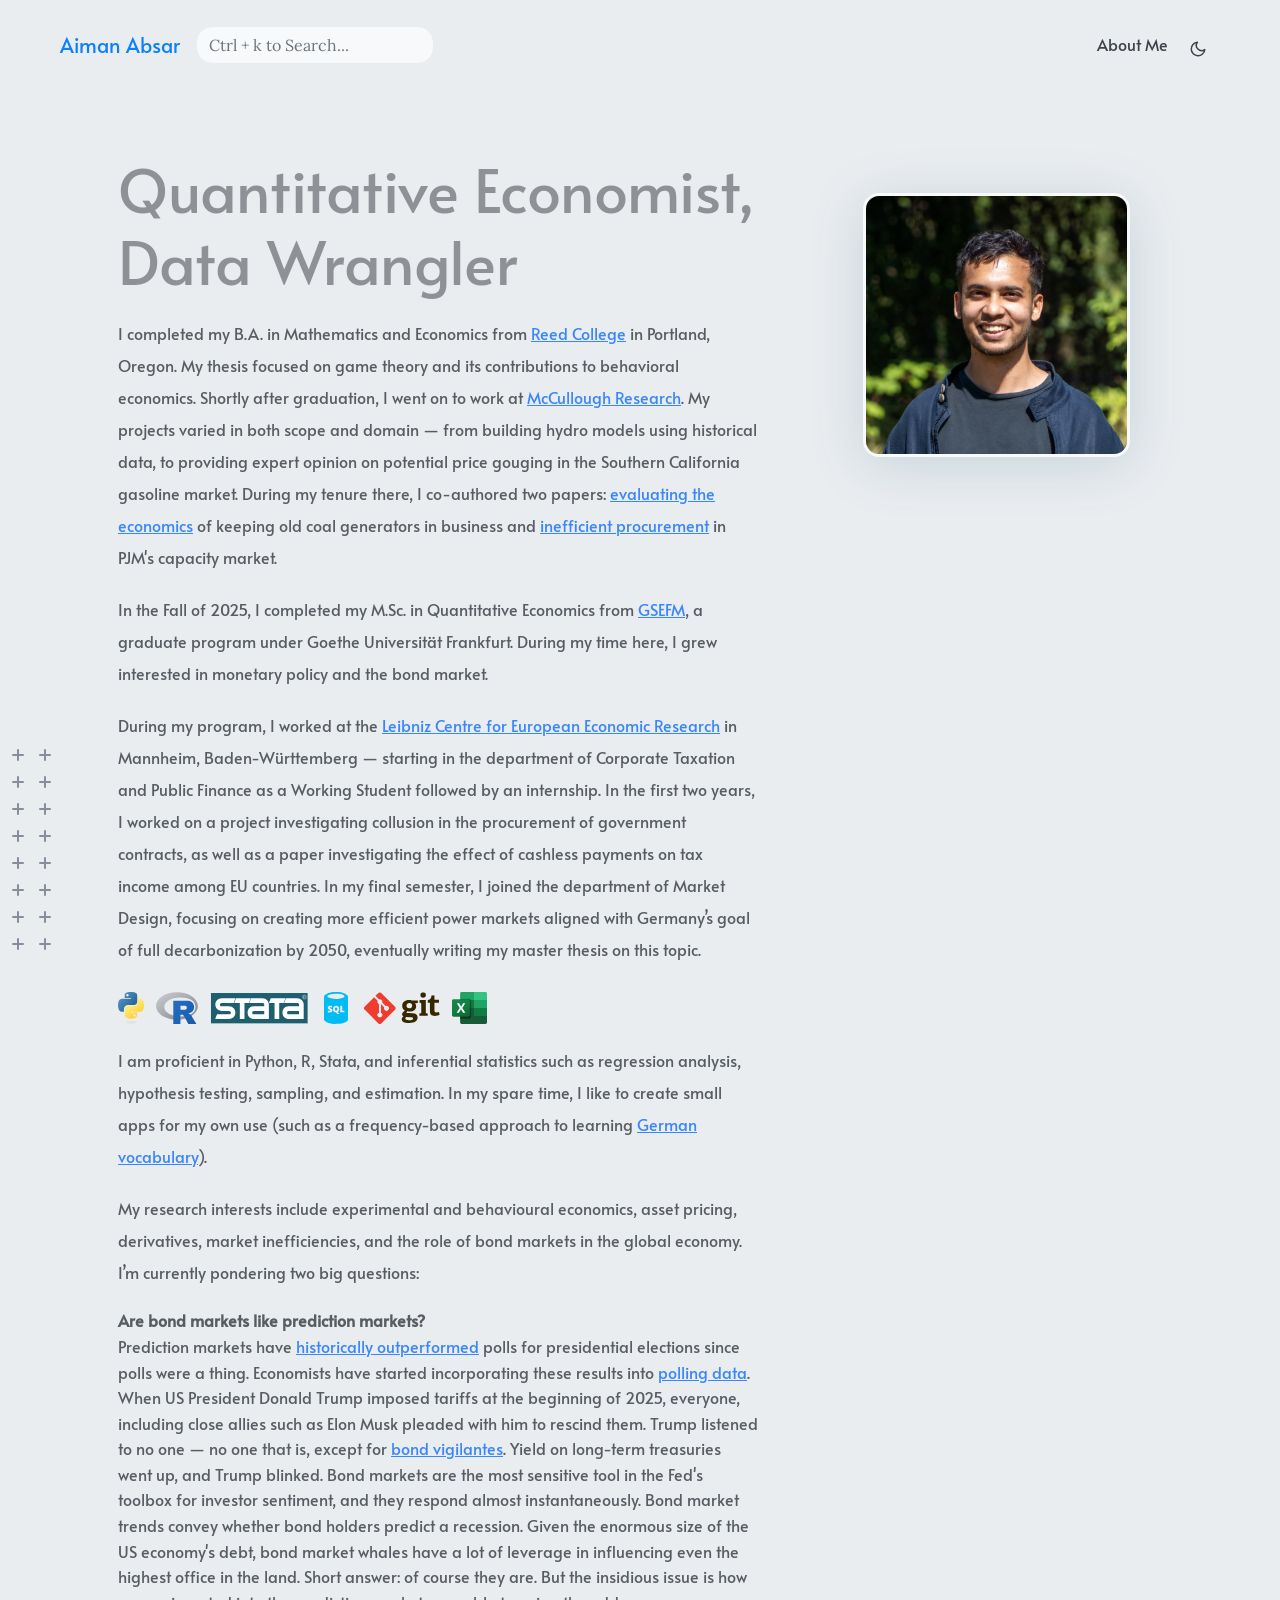
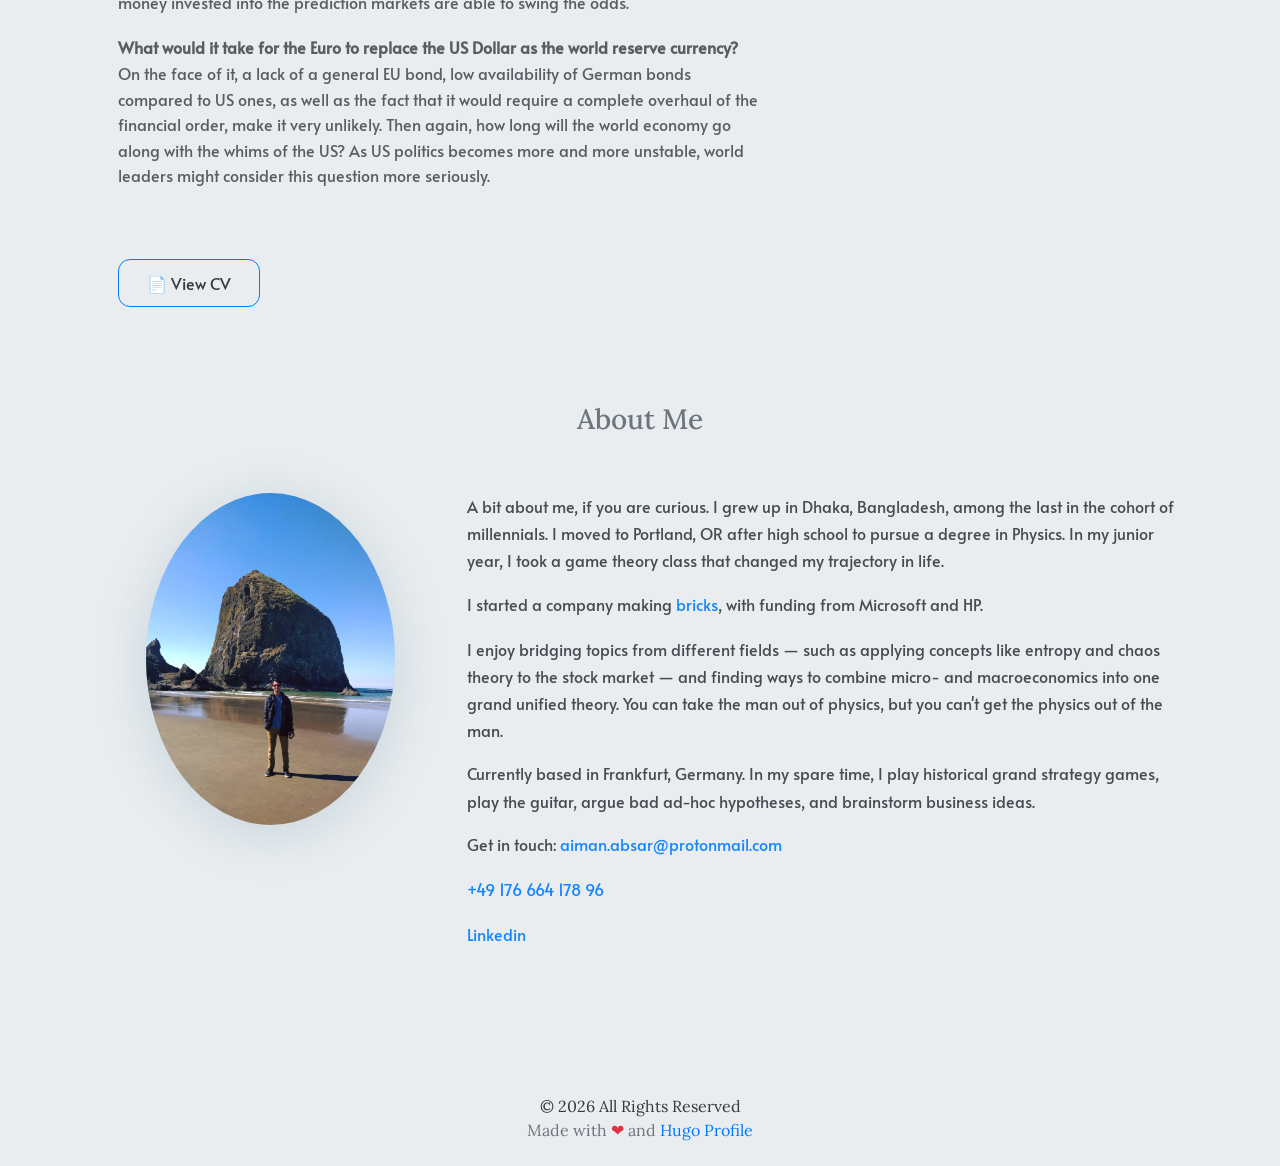
==== commit ad739a35: "Deploy 01/02/2026  6:12:21,69" ====
--- a/index.html
+++ b/index.html
@@ -6,7 +6,7 @@
 <img src=/images/logos/stata.svg alt=Stata style=height:32px;margin-right:8px>
 <img src=/images/logos/sql.svg alt=SQL style=height:32px;margin-right:8px>
 <img src=/images/logos/git.svg alt=Git style=height:32px;margin-right:8px>
-<img src=/images/logos/excel.svg alt=Excel style=height:32px></div><p>I am proficient in Python, R, Stata, and inferential statistics such as regression analysis, hypothesis testing, sampling, and estimation. In my spare time, I like to create small apps for my own use (such as a frequency-based approach to learning <a href=https://aiman-absar.github.io/german-practice-app/>German vocabulary</a>).</p><p>My research interests include experimental and behavioural economics, asset pricing, derivatives, market inefficiencies, and the role of bond markets in the global economy. I’m currently pondering two big questions:</p><div style=font-family:alata,sans-serif;font-size:1rem;line-height:1.6><p><strong>Are bond markets like prediction markets?</strong><br>Prediction markets have <a href="https://www.youtube.com/watch?v=ngX1nIvnMOM">historically outperformed</a> polls for presidential elections since polls were a thing. Economists have started incorporating these results into <a href=https://www.nber.org/papers/w33339>polling data</a>. When US President Donald Trump imposed tariffs at the beginning of 2025, everyone, including close allies such as Elon Musk pleaded with him to rescind them. Trump listened to no one — no one that is, except for <a href="https://www.youtube.com/watch?v=5vB8wB1lDF0&t=281s">bond vigilantes</a>. Yield on long-term treasuries went up, and Trump blinked. Bond markets are the most sensitive tool in the Fed's toolbox for investor sentiment, and they respond almost instantaneously. Bond market trends convey whether bond holders predict a recession. Given the enormous size of the US economy's debt, bond market whales have a lot of leverage in influencing even the highest office in the land. Short answer: of course they are. But the insidious issue is how money invested into the prediction markets are able to swing the odds.</p></div><div style=font-family:alata,sans-serif;font-size:1rem;line-height:1.6><p><strong>What would it take for the Euro to replace the US Dollar as the world reserve currency?</strong><br>On the face of it, a lack of a general EU bond, low availability of German bonds compared to US ones, as well as the fact that it would require a complete overhaul of the financial order, make it very unlikely. Then again, how long will the world economy go along with the whims of the US? As US politics becomes more and more unstable, world leaders might consider this question more seriously.</p></div></p><div class=row><div class="col-auto h-100"><a href=/pdf/CV.pdf class=btn zgotmplz target=_blank>📄 View CV</a></div><div class="col-auto px-0 h-100"><span></span></div></div></div><div class="col-sm-12 col-md-12 col-lg-4"><div class="row justify-content-center"><div class="col-sm-12 col-md-9 pt-5 image px-5 px-md-5 px-lg-0 text-center"><img src=images/left.jpg class="img-thumbnail mx-auto" alt></div></div></div></div></div><div class="hero-bottom-svg d-md-block d-lg-block d-none"><svg width="201" height="201" viewBox="0 0 201 201"><g id="Group_1168" data-name="Group 1168" transform="translate(-384 -1392)"><rect id="Rectangle_2206" data-name="Rectangle 2206" width="12" height="2" rx="1" transform="translate(391 1392) rotate(90)" fill="#282f49"/><rect id="Rectangle_2271" data-name="Rectangle 2271" width="12" height="2" rx="1" transform="translate(391 1500) rotate(90)" fill="#282f49"/><rect id="Rectangle_2238" data-name="Rectangle 2238" width="12" height="2" rx="1" transform="translate(391 1446) rotate(90)" fill="#282f49"/><rect id="Rectangle_2278" data-name="Rectangle 2278" width="12" height="2" rx="1" transform="translate(391 1554) rotate(90)" fill="#282f49"/><rect id="Rectangle_2222" data-name="Rectangle 2222" width="12" height="2" rx="1" transform="translate(391 1419) rotate(90)" fill="#282f49"/><rect id="Rectangle_2272" data-name="Rectangle 2272" width="12" height="2" rx="1" transform="translate(391 1527) rotate(90)" fill="#282f49"/><rect id="Rectangle_2241" data-name="Rectangle 2241" width="12" height="2" rx="1" transform="translate(391 1473) rotate(90)" fill="#282f49"/><rect id="Rectangle_2288" data-name="Rectangle 2288" width="12" height="2" rx="1" transform="translate(391 1581) rotate(90)" fill="#282f49"/><rect id="Rectangle_2214" data-name="Rectangle 2214" width="12" height="2" rx="1" transform="translate(499 1392) rotate(90)" fill="#282f49"/><rect id="Rectangle_2289" data-name="Rectangle 2289" width="12" height="2" rx="1" transform="translate(499 1500) rotate(90)" fill="#282f49"/><rect id="Rectangle_2256" data-name="Rectangle 2256" width="12" height="2" rx="1" transform="translate(499 1446) rotate(90)" fill="#282f49"/><rect id="Rectangle_2290" data-name="Rectangle 2290" width="12" height="2" rx="1" transform="translate(499 1554) rotate(90)" fill="#282f49"/><rect id="Rectangle_2231" data-name="Rectangle 2231" width="12" height="2" rx="1" transform="translate(499 1419) rotate(90)" fill="#282f49"/><rect id="Rectangle_2291" data-name="Rectangle 2291" width="12" height="2" rx="1" transform="translate(499 1527) rotate(90)" fill="#282f49"/><rect id="Rectangle_2257" data-name="Rectangle 2257" width="12" height="2" rx="1" transform="translate(499 1473) rotate(90)" fill="#282f49"/><rect id="Rectangle_2292" data-name="Rectangle 2292" width="12" height="2" rx="1" transform="translate(499 1581) rotate(90)" fill="#282f49"/><rect id="Rectangle_2210" data-name="Rectangle 2210" width="12" height="2" rx="1" transform="translate(445 1392) rotate(90)" fill="#282f49"/><rect id="Rectangle_2279" data-name="Rectangle 2279" width="12" height="2" rx="1" transform="translate(445 1500) rotate(90)" fill="#282f49"/><rect id="Rectangle_2248" data-name="Rectangle 2248" width="12" height="2" rx="1" transform="translate(445 1446) rotate(90)" fill="#282f49"/><rect id="Rectangle_2280" data-name="Rectangle 2280" width="12" height="2" rx="1" transform="translate(445 1554) rotate(90)" fill="#282f49"/><rect id="Rectangle_2226" data-name="Rectangle 2226" width="12" height="2" rx="1" transform="translate(445 1419) rotate(90)" fill="#282f49"/><rect id="Rectangle_2281" data-name="Rectangle 2281" width="12" height="2" rx="1" transform="translate(445 1527) rotate(90)" fill="#282f49"/><rect id="Rectangle_2249" data-name="Rectangle 2249" width="12" height="2" rx="1" transform="translate(445 1473) rotate(90)" fill="#282f49"/><rect id="Rectangle_2293" data-name="Rectangle 2293" width="12" height="2" rx="1" transform="translate(445 1581) rotate(90)" fill="#282f49"/><rect id="Rectangle_2219" data-name="Rectangle 2219" width="12" height="2" rx="1" transform="translate(553 1392) rotate(90)" fill="#282f49"/><rect id="Rectangle_2310" data-name="Rectangle 2310" width="12" height="2" rx="1" transform="translate(553 1500) rotate(90)" fill="#282f49"/><rect id="Rectangle_2262" data-name="Rectangle 2262" width="12" height="2" rx="1" transform="translate(553 1446) rotate(90)" fill="#282f49"/><rect id="Rectangle_2311" data-name="Rectangle 2311" width="12" height="2" rx="1" transform="translate(553 1554) rotate(90)" fill="#282f49"/><rect id="Rectangle_2232" data-name="Rectangle 2232" width="12" height="2" rx="1" transform="translate(553 1419) rotate(90)" fill="#282f49"/><rect id="Rectangle_2312" data-name="Rectangle 2312" width="12" height="2" rx="1" transform="translate(553 1527) rotate(90)" fill="#282f49"/><rect id="Rectangle_2263" data-name="Rectangle 2263" width="12" height="2" rx="1" transform="translate(553 1473) rotate(90)" fill="#282f49"/><rect id="Rectangle_2313" data-name="Rectangle 2313" width="12" height="2" rx="1" transform="translate(553 1581) rotate(90)" fill="#282f49"/><rect id="Rectangle_2209" data-name="Rectangle 2209" width="12" height="2" rx="1" transform="translate(418 1392) rotate(90)" fill="#282f49"/><rect id="Rectangle_2273" data-name="Rectangle 2273" width="12" height="2" rx="1" transform="translate(418 1500) rotate(90)" fill="#282f49"/><rect id="Rectangle_2242" data-name="Rectangle 2242" width="12" height="2" rx="1" transform="translate(418 1446) rotate(90)" fill="#282f49"/><rect id="Rectangle_2282" data-name="Rectangle 2282" width="12" height="2" rx="1" transform="translate(418 1554) rotate(90)" fill="#282f49"/><rect id="Rectangle_2223" data-name="Rectangle 2223" width="12" height="2" rx="1" transform="translate(418 1419) rotate(90)" fill="#282f49"/><rect id="Rectangle_2274" data-name="Rectangle 2274" width="12" height="2" rx="1" transform="translate(418 1527) rotate(90)" fill="#282f49"/><rect id="Rectangle_2243" data-name="Rectangle 2243" width="12" height="2" rx="1" transform="translate(418 1473) rotate(90)" fill="#282f49"/><rect id="Rectangle_2294" data-name="Rectangle 2294" width="12" height="2" rx="1" transform="translate(418 1581) rotate(90)" fill="#282f49"/><rect id="Rectangle_2217" data-name="Rectangle 2217" width="12" height="2" rx="1" transform="translate(526 1392) rotate(90)" fill="#282f49"/><rect id="Rectangle_2314" data-name="Rectangle 2314" width="12" height="2" rx="1" transform="translate(526 1500) rotate(90)" fill="#282f49"/><rect id="Rectangle_2258" data-name="Rectangle 2258" width="12" height="2" rx="1" transform="translate(526 1446) rotate(90)" fill="#282f49"/><rect id="Rectangle_2315" data-name="Rectangle 2315" width="12" height="2" rx="1" transform="translate(526 1554) rotate(90)" fill="#282f49"/><rect id="Rectangle_2233" data-name="Rectangle 2233" width="12" height="2" rx="1" transform="translate(526 1419) rotate(90)" fill="#282f49"/><rect id="Rectangle_2316" data-name="Rectangle 2316" width="12" height="2" rx="1" transform="translate(526 1527) rotate(90)" fill="#282f49"/><rect id="Rectangle_2259" data-name="Rectangle 2259" width="12" height="2" rx="1" transform="translate(526 1473) rotate(90)" fill="#282f49"/><rect id="Rectangle_2317" data-name="Rectangle 2317" width="12" height="2" rx="1" transform="translate(526 1581) rotate(90)" fill="#282f49"/><rect id="Rectangle_2211" data-name="Rectangle 2211" width="12" height="2" rx="1" transform="translate(472 1392) rotate(90)" fill="#282f49"/><rect id="Rectangle_2295" data-name="Rectangle 2295" width="12" height="2" rx="1" transform="translate(472 1500) rotate(90)" fill="#282f49"/><rect id="Rectangle_2250" data-name="Rectangle 2250" width="12" height="2" rx="1" transform="translate(472 1446) rotate(90)" fill="#282f49"/><rect id="Rectangle_2296" data-name="Rectangle 2296" width="12" height="2" rx="1" transform="translate(472 1554) rotate(90)" fill="#282f49"/><rect id="Rectangle_2227" data-name="Rectangle 2227" width="12" height="2" rx="1" transform="translate(472 1419) rotate(90)" fill="#282f49"/><rect id="Rectangle_2297" data-name="Rectangle 2297" width="12" height="2" rx="1" transform="translate(472 1527) rotate(90)" fill="#282f49"/><rect id="Rectangle_2251" data-name="Rectangle 2251" width="12" height="2" rx="1" transform="translate(472 1473) rotate(90)" fill="#282f49"/><rect id="Rectangle_2298" data-name="Rectangle 2298" width="12" height="2" rx="1" transform="translate(472 1581) rotate(90)" fill="#282f49"/><rect id="Rectangle_2221" data-name="Rectangle 2221" width="12" height="2" rx="1" transform="translate(580 1392) rotate(90)" fill="#282f49"/><rect id="Rectangle_2318" data-name="Rectangle 2318" width="12" height="2" rx="1" transform="translate(580 1500) rotate(90)" fill="#282f49"/><rect id="Rectangle_2264" data-name="Rectangle 2264" width="12" height="2" rx="1" transform="translate(580 1446) rotate(90)" fill="#282f49"/><rect id="Rectangle_2319" data-name="Rectangle 2319" width="12" height="2" rx="1" transform="translate(580 1554) rotate(90)" fill="#282f49"/><rect id="Rectangle_2236" data-name="Rectangle 2236" width="12" height="2" rx="1" transform="translate(580 1419) rotate(90)" fill="#282f49"/><rect id="Rectangle_2320" data-name="Rectangle 2320" width="12" height="2" rx="1" transform="translate(580 1527) rotate(90)" fill="#282f49"/><rect id="Rectangle_2265" data-name="Rectangle 2265" width="12" height="2" rx="1" transform="translate(580 1473) rotate(90)" fill="#282f49"/><rect id="Rectangle_2321" data-name="Rectangle 2321" width="12" height="2" rx="1" transform="translate(580 1581) rotate(90)" fill="#282f49"/><rect id="Rectangle_2207" data-name="Rectangle 2207" width="12" height="2" rx="1" transform="translate(396 1399) rotate(-180)" fill="#282f49"/><rect id="Rectangle_2270" data-name="Rectangle 2270" width="12" height="2" rx="1" transform="translate(396 1507) rotate(-180)" fill="#282f49"/><rect id="Rectangle_2239" data-name="Rectangle 2239" width="12" height="2" rx="1" transform="translate(396 1453) rotate(-180)" fill="#282f49"/><rect id="Rectangle_2283" data-name="Rectangle 2283" width="12" height="2" rx="1" transform="translate(396 1561) rotate(-180)" fill="#282f49"/><rect id="Rectangle_2224" data-name="Rectangle 2224" width="12" height="2" rx="1" transform="translate(396 1426) rotate(-180)" fill="#282f49"/><rect id="Rectangle_2275" data-name="Rectangle 2275" width="12" height="2" rx="1" transform="translate(396 1534) rotate(-180)" fill="#282f49"/><rect id="Rectangle_2244" data-name="Rectangle 2244" width="12" height="2" rx="1" transform="translate(396 1480) rotate(-180)" fill="#282f49"/><rect id="Rectangle_2299" data-name="Rectangle 2299" width="12" height="2" rx="1" transform="translate(396 1588) rotate(-180)" fill="#282f49"/><rect id="Rectangle_2215" data-name="Rectangle 2215" width="12" height="2" rx="1" transform="translate(504 1399) rotate(-180)" fill="#282f49"/><rect id="Rectangle_2300" data-name="Rectangle 2300" width="12" height="2" rx="1" transform="translate(504 1507) rotate(-180)" fill="#282f49"/><rect id="Rectangle_2252" data-name="Rectangle 2252" width="12" height="2" rx="1" transform="translate(504 1453) rotate(-180)" fill="#282f49"/><rect id="Rectangle_2301" data-name="Rectangle 2301" width="12" height="2" rx="1" transform="translate(504 1561) rotate(-180)" fill="#282f49"/><rect id="Rectangle_2228" data-name="Rectangle 2228" width="12" height="2" rx="1" transform="translate(504 1426) rotate(-180)" fill="#282f49"/><rect id="Rectangle_2302" data-name="Rectangle 2302" width="12" height="2" rx="1" transform="translate(504 1534) rotate(-180)" fill="#282f49"/><rect id="Rectangle_2253" data-name="Rectangle 2253" width="12" height="2" rx="1" transform="translate(504 1480) rotate(-180)" fill="#282f49"/><rect id="Rectangle_2303" data-name="Rectangle 2303" width="12" height="2" rx="1" transform="translate(504 1588) rotate(-180)" fill="#282f49"/><rect id="Rectangle_2212" data-name="Rectangle 2212" width="12" height="2" rx="1" transform="translate(450 1399) rotate(-180)" fill="#282f49"/><rect id="Rectangle_2284" data-name="Rectangle 2284" width="12" height="2" rx="1" transform="translate(450 1507) rotate(-180)" fill="#282f49"/><rect id="Rectangle_2245" data-name="Rectangle 2245" width="12" height="2" rx="1" transform="translate(450 1453) rotate(-180)" fill="#282f49"/><rect id="Rectangle_2285" data-name="Rectangle 2285" width="12" height="2" rx="1" transform="translate(450 1561) rotate(-180)" fill="#282f49"/><rect id="Rectangle_2229" data-name="Rectangle 2229" width="12" height="2" rx="1" transform="translate(450 1426) rotate(-180)" fill="#282f49"/><rect id="Rectangle_2286" data-name="Rectangle 2286" width="12" height="2" rx="1" transform="translate(450 1534) rotate(-180)" fill="#282f49"/><rect id="Rectangle_2246" data-name="Rectangle 2246" width="12" height="2" rx="1" transform="translate(450 1480) rotate(-180)" fill="#282f49"/><rect id="Rectangle_2304" data-name="Rectangle 2304" width="12" height="2" rx="1" transform="translate(450 1588) rotate(-180)" fill="#282f49"/><rect id="Rectangle_2218" data-name="Rectangle 2218" width="12" height="2" rx="1" transform="translate(558 1399) rotate(-180)" fill="#282f49"/><rect id="Rectangle_2322" data-name="Rectangle 2322" width="12" height="2" rx="1" transform="translate(558 1507) rotate(-180)" fill="#282f49"/><rect id="Rectangle_2266" data-name="Rectangle 2266" width="12" height="2" rx="1" transform="translate(558 1453) rotate(-180)" fill="#282f49"/><rect id="Rectangle_2323" data-name="Rectangle 2323" width="12" height="2" rx="1" transform="translate(558 1561) rotate(-180)" fill="#282f49"/><rect id="Rectangle_2234" data-name="Rectangle 2234" width="12" height="2" rx="1" transform="translate(558 1426) rotate(-180)" fill="#282f49"/><rect id="Rectangle_2324" data-name="Rectangle 2324" width="12" height="2" rx="1" transform="translate(558 1534) rotate(-180)" fill="#282f49"/><rect id="Rectangle_2267" data-name="Rectangle 2267" width="12" height="2" rx="1" transform="translate(558 1480) rotate(-180)" fill="#282f49"/><rect id="Rectangle_2325" data-name="Rectangle 2325" width="12" height="2" rx="1" transform="translate(558 1588) rotate(-180)" fill="#282f49"/><rect id="Rectangle_2208" data-name="Rectangle 2208" width="12" height="2" rx="1" transform="translate(423 1399) rotate(-180)" fill="#282f49"/><rect id="Rectangle_2276" data-name="Rectangle 2276" width="12" height="2" rx="1" transform="translate(423 1507) rotate(-180)" fill="#282f49"/><rect id="Rectangle_2240" data-name="Rectangle 2240" width="12" height="2" rx="1" transform="translate(423 1453) rotate(-180)" fill="#282f49"/><rect id="Rectangle_2287" data-name="Rectangle 2287" width="12" height="2" rx="1" transform="translate(423 1561) rotate(-180)" fill="#282f49"/><rect id="Rectangle_2225" data-name="Rectangle 2225" width="12" height="2" rx="1" transform="translate(423 1426) rotate(-180)" fill="#282f49"/><rect id="Rectangle_2277" data-name="Rectangle 2277" width="12" height="2" rx="1" transform="translate(423 1534) rotate(-180)" fill="#282f49"/><rect id="Rectangle_2247" data-name="Rectangle 2247" width="12" height="2" rx="1" transform="translate(423 1480) rotate(-180)" fill="#282f49"/><rect id="Rectangle_2305" data-name="Rectangle 2305" width="12" height="2" rx="1" transform="translate(423 1588) rotate(-180)" fill="#282f49"/><rect id="Rectangle_2216" data-name="Rectangle 2216" width="12" height="2" rx="1" transform="translate(531 1399) rotate(-180)" fill="#282f49"/><rect id="Rectangle_2326" data-name="Rectangle 2326" width="12" height="2" rx="1" transform="translate(531 1507) rotate(-180)" fill="#282f49"/><rect id="Rectangle_2260" data-name="Rectangle 2260" width="12" height="2" rx="1" transform="translate(531 1453) rotate(-180)" fill="#282f49"/><rect id="Rectangle_2327" data-name="Rectangle 2327" width="12" height="2" rx="1" transform="translate(531 1561) rotate(-180)" fill="#282f49"/><rect id="Rectangle_2235" data-name="Rectangle 2235" width="12" height="2" rx="1" transform="translate(531 1426) rotate(-180)" fill="#282f49"/><rect id="Rectangle_2328" data-name="Rectangle 2328" width="12" height="2" rx="1" transform="translate(531 1534) rotate(-180)" fill="#282f49"/><rect id="Rectangle_2261" data-name="Rectangle 2261" width="12" height="2" rx="1" transform="translate(531 1480) rotate(-180)" fill="#282f49"/><rect id="Rectangle_2329" data-name="Rectangle 2329" width="12" height="2" rx="1" transform="translate(531 1588) rotate(-180)" fill="#282f49"/><rect id="Rectangle_2213" data-name="Rectangle 2213" width="12" height="2" rx="1" transform="translate(477 1399) rotate(-180)" fill="#282f49"/><rect id="Rectangle_2306" data-name="Rectangle 2306" width="12" height="2" rx="1" transform="translate(477 1507) rotate(-180)" fill="#282f49"/><rect id="Rectangle_2254" data-name="Rectangle 2254" width="12" height="2" rx="1" transform="translate(477 1453) rotate(-180)" fill="#282f49"/><rect id="Rectangle_2307" data-name="Rectangle 2307" width="12" height="2" rx="1" transform="translate(477 1561) rotate(-180)" fill="#282f49"/><rect id="Rectangle_2230" data-name="Rectangle 2230" width="12" height="2" rx="1" transform="translate(477 1426) rotate(-180)" fill="#282f49"/><rect id="Rectangle_2308" data-name="Rectangle 2308" width="12" height="2" rx="1" transform="translate(477 1534) rotate(-180)" fill="#282f49"/><rect id="Rectangle_2255" data-name="Rectangle 2255" width="12" height="2" rx="1" transform="translate(477 1480) rotate(-180)" fill="#282f49"/><rect id="Rectangle_2309" data-name="Rectangle 2309" width="12" height="2" rx="1" transform="translate(477 1588) rotate(-180)" fill="#282f49"/><rect id="Rectangle_2220" data-name="Rectangle 2220" width="12" height="2" rx="1" transform="translate(585 1399) rotate(-180)" fill="#282f49"/><rect id="Rectangle_2330" data-name="Rectangle 2330" width="12" height="2" rx="1" transform="translate(585 1507) rotate(-180)" fill="#282f49"/><rect id="Rectangle_2268" data-name="Rectangle 2268" width="12" height="2" rx="1" transform="translate(585 1453) rotate(-180)" fill="#282f49"/><rect id="Rectangle_2331" data-name="Rectangle 2331" width="12" height="2" rx="1" transform="translate(585 1561) rotate(-180)" fill="#282f49"/><rect id="Rectangle_2237" data-name="Rectangle 2237" width="12" height="2" rx="1" transform="translate(585 1426) rotate(-180)" fill="#282f49"/><rect id="Rectangle_2332" data-name="Rectangle 2332" width="12" height="2" rx="1" transform="translate(585 1534) rotate(-180)" fill="#282f49"/><rect id="Rectangle_2269" data-name="Rectangle 2269" width="12" height="2" rx="1" transform="translate(585 1480) rotate(-180)" fill="#282f49"/><rect id="Rectangle_2333" data-name="Rectangle 2333" width="12" height="2" rx="1" transform="translate(585 1588) rotate(-180)" fill="#282f49"/></g></svg></div></section><section id=about class="py-0 py-sm-5"><div class="container bg-transparent"><h3 class="text-center bg-transparent">About Me</h3><div class="bg-transparent row justify-content-center px-3 py-5"><div class="col-sm-12 col-md-8 col-lg-4 mb-5 mb-sm-0 mb-md-5 mb-lg-0 d-none d-sm-none d-md-block"><div class="image d-flex px-5"><img src=images/right.jpg class="img-thumbnail mx-auto rounded-circle" alt></div></div><div class="col-sm-12 col-md-12 col-lg-8 content"><div style=font-family:alata,sans-serif><p>A bit about me, if you are curious. I grew up in Dhaka, Bangladesh, among the last in the cohort of millennials. I moved to Portland, OR after high school to pursue a degree in Physics. In my junior year, I took a game theory class that changed my trajectory in life.</p><p>I started a company making <a href=https://www.reed.edu/reed-magazine/articles/2016/absar-physics-brick.html>bricks</a>, with funding from Microsoft and HP.</p><p>I enjoy bridging topics from different fields — such as applying concepts like entropy and chaos theory to the stock market — and finding ways to combine micro- and macroeconomics into one grand unified theory. You can take the man out of physics, but you can't get the physics out of the man.</p><p>Currently based in Frankfurt, Germany. In my spare time, I play historical grand strategy games, play the guitar, argue bad ad-hoc hypotheses, and brainstorm business ideas.</p><p>Get in touch: <a href=mailto:aiman.absar@protonmail.com>aiman.absar@protonmail.com</a><p><p><a href=tel:+4917666417896>+49 176 664 178 96</a></p><p><a href=https://www.linkedin.com/in/aiman-absar>Linkedin</a></p></div></div></div></div></section><svg style="display:none"><symbol id="check-circle-fill" viewBox="0 0 16 16"><path d="M16 8A8 8 0 110 8a8 8 0 0116 0zm-3.97-3.03a.75.75.0 00-1.08.022L7.477 9.417 5.384 7.323a.75.75.0 00-1.06 1.06L6.97 11.03a.75.75.0 001.079-.02l3.992-4.99a.75.75.0 00-.01-1.05z"/></symbol><symbol id="info-fill" viewBox="0 0 16 16"><path d="M8 16A8 8 0 108 0a8 8 0 000 16zm.93-9.412-1 4.705c-.07.34.029.533.304.533.194.0.487-.07.686-.246l-.088.416c-.287.346-.92.598-1.465.598-.703.0-1.002-.422-.808-1.319l.738-3.468c.064-.293.006-.399-.287-.47l-.451-.081.082-.381 2.29-.287zM8 5.5a1 1 0 110-2 1 1 0 010 2z"/></symbol><symbol id="exclamation-triangle-fill" viewBox="0 0 16 16"><path d="M8.982 1.566a1.13 1.13.0 00-1.96.0L.165 13.233c-.457.778.091 1.767.98 1.767h13.713c.889.0 1.438-.99.98-1.767L8.982 1.566zM8 5c.535.0.954.462.9.995l-.35 3.507a.552.552.0 01-1.1.0L7.1 5.995A.905.905.0 018 5zm.002 6a1 1 0 110 2 1 1 0 010-2z"/></symbol></svg></div><footer><div class="text-center pt-2"></div><div class="container py-4"><div class="row justify-content-center"><div class="col-md-4 text-center">&copy; 2025 All Rights Reserved<div class=text-secondary>Made with
+<img src=/images/logos/excel.svg alt=Excel style=height:32px></div><p>I am proficient in Python, R, Stata, and inferential statistics such as regression analysis, hypothesis testing, sampling, and estimation. In my spare time, I like to create small apps for my own use (such as a frequency-based approach to learning <a href=https://aiman-absar.github.io/german-practice-app/>German vocabulary</a>).</p><p>My research interests include experimental and behavioural economics, asset pricing, derivatives, market inefficiencies, and the role of bond markets in the global economy. I’m currently pondering two big questions:</p><div style=font-family:alata,sans-serif;font-size:1rem;line-height:1.6><p><strong>Are bond markets like prediction markets?</strong><br>Prediction markets have <a href="https://www.youtube.com/watch?v=ngX1nIvnMOM">historically outperformed</a> polls for presidential elections since polls were a thing. Economists have started incorporating these results into <a href=https://www.nber.org/papers/w33339>polling data</a>. When US President Donald Trump imposed tariffs at the beginning of 2025, everyone, including close allies such as Elon Musk pleaded with him to rescind them. Trump listened to no one — no one that is, except for <a href="https://www.youtube.com/watch?v=5vB8wB1lDF0&t=281s">bond vigilantes</a>. Yield on long-term treasuries went up, and Trump blinked. Bond markets are the most sensitive tool in the Fed's toolbox for investor sentiment, and they respond almost instantaneously. Bond market trends convey whether bond holders predict a recession. Given the enormous size of the US economy's debt, bond market whales have a lot of leverage in influencing even the highest office in the land. Short answer: of course they are. But the insidious issue is how money invested into the prediction markets are able to swing the odds.</p></div><div style=font-family:alata,sans-serif;font-size:1rem;line-height:1.6><p><strong>What would it take for the Euro to replace the US Dollar as the world reserve currency?</strong><br>On the face of it, a lack of a general EU bond, low availability of German bonds compared to US ones, as well as the fact that it would require a complete overhaul of the financial order, make it very unlikely. Then again, how long will the world economy go along with the whims of the US? As US politics becomes more and more unstable, world leaders might consider this question more seriously.</p></div></p><div class=row><div class="col-auto h-100"><a href=/pdf/CV.pdf class=btn zgotmplz target=_blank>📄 View CV</a></div><div class="col-auto px-0 h-100"><span></span></div></div></div><div class="col-sm-12 col-md-12 col-lg-4"><div class="row justify-content-center"><div class="col-sm-12 col-md-9 pt-5 image px-5 px-md-5 px-lg-0 text-center"><img src=images/left.jpg class="img-thumbnail mx-auto" alt></div></div></div></div></div><div class="hero-bottom-svg d-md-block d-lg-block d-none"><svg width="201" height="201" viewBox="0 0 201 201"><g id="Group_1168" data-name="Group 1168" transform="translate(-384 -1392)"><rect id="Rectangle_2206" data-name="Rectangle 2206" width="12" height="2" rx="1" transform="translate(391 1392) rotate(90)" fill="#282f49"/><rect id="Rectangle_2271" data-name="Rectangle 2271" width="12" height="2" rx="1" transform="translate(391 1500) rotate(90)" fill="#282f49"/><rect id="Rectangle_2238" data-name="Rectangle 2238" width="12" height="2" rx="1" transform="translate(391 1446) rotate(90)" fill="#282f49"/><rect id="Rectangle_2278" data-name="Rectangle 2278" width="12" height="2" rx="1" transform="translate(391 1554) rotate(90)" fill="#282f49"/><rect id="Rectangle_2222" data-name="Rectangle 2222" width="12" height="2" rx="1" transform="translate(391 1419) rotate(90)" fill="#282f49"/><rect id="Rectangle_2272" data-name="Rectangle 2272" width="12" height="2" rx="1" transform="translate(391 1527) rotate(90)" fill="#282f49"/><rect id="Rectangle_2241" data-name="Rectangle 2241" width="12" height="2" rx="1" transform="translate(391 1473) rotate(90)" fill="#282f49"/><rect id="Rectangle_2288" data-name="Rectangle 2288" width="12" height="2" rx="1" transform="translate(391 1581) rotate(90)" fill="#282f49"/><rect id="Rectangle_2214" data-name="Rectangle 2214" width="12" height="2" rx="1" transform="translate(499 1392) rotate(90)" fill="#282f49"/><rect id="Rectangle_2289" data-name="Rectangle 2289" width="12" height="2" rx="1" transform="translate(499 1500) rotate(90)" fill="#282f49"/><rect id="Rectangle_2256" data-name="Rectangle 2256" width="12" height="2" rx="1" transform="translate(499 1446) rotate(90)" fill="#282f49"/><rect id="Rectangle_2290" data-name="Rectangle 2290" width="12" height="2" rx="1" transform="translate(499 1554) rotate(90)" fill="#282f49"/><rect id="Rectangle_2231" data-name="Rectangle 2231" width="12" height="2" rx="1" transform="translate(499 1419) rotate(90)" fill="#282f49"/><rect id="Rectangle_2291" data-name="Rectangle 2291" width="12" height="2" rx="1" transform="translate(499 1527) rotate(90)" fill="#282f49"/><rect id="Rectangle_2257" data-name="Rectangle 2257" width="12" height="2" rx="1" transform="translate(499 1473) rotate(90)" fill="#282f49"/><rect id="Rectangle_2292" data-name="Rectangle 2292" width="12" height="2" rx="1" transform="translate(499 1581) rotate(90)" fill="#282f49"/><rect id="Rectangle_2210" data-name="Rectangle 2210" width="12" height="2" rx="1" transform="translate(445 1392) rotate(90)" fill="#282f49"/><rect id="Rectangle_2279" data-name="Rectangle 2279" width="12" height="2" rx="1" transform="translate(445 1500) rotate(90)" fill="#282f49"/><rect id="Rectangle_2248" data-name="Rectangle 2248" width="12" height="2" rx="1" transform="translate(445 1446) rotate(90)" fill="#282f49"/><rect id="Rectangle_2280" data-name="Rectangle 2280" width="12" height="2" rx="1" transform="translate(445 1554) rotate(90)" fill="#282f49"/><rect id="Rectangle_2226" data-name="Rectangle 2226" width="12" height="2" rx="1" transform="translate(445 1419) rotate(90)" fill="#282f49"/><rect id="Rectangle_2281" data-name="Rectangle 2281" width="12" height="2" rx="1" transform="translate(445 1527) rotate(90)" fill="#282f49"/><rect id="Rectangle_2249" data-name="Rectangle 2249" width="12" height="2" rx="1" transform="translate(445 1473) rotate(90)" fill="#282f49"/><rect id="Rectangle_2293" data-name="Rectangle 2293" width="12" height="2" rx="1" transform="translate(445 1581) rotate(90)" fill="#282f49"/><rect id="Rectangle_2219" data-name="Rectangle 2219" width="12" height="2" rx="1" transform="translate(553 1392) rotate(90)" fill="#282f49"/><rect id="Rectangle_2310" data-name="Rectangle 2310" width="12" height="2" rx="1" transform="translate(553 1500) rotate(90)" fill="#282f49"/><rect id="Rectangle_2262" data-name="Rectangle 2262" width="12" height="2" rx="1" transform="translate(553 1446) rotate(90)" fill="#282f49"/><rect id="Rectangle_2311" data-name="Rectangle 2311" width="12" height="2" rx="1" transform="translate(553 1554) rotate(90)" fill="#282f49"/><rect id="Rectangle_2232" data-name="Rectangle 2232" width="12" height="2" rx="1" transform="translate(553 1419) rotate(90)" fill="#282f49"/><rect id="Rectangle_2312" data-name="Rectangle 2312" width="12" height="2" rx="1" transform="translate(553 1527) rotate(90)" fill="#282f49"/><rect id="Rectangle_2263" data-name="Rectangle 2263" width="12" height="2" rx="1" transform="translate(553 1473) rotate(90)" fill="#282f49"/><rect id="Rectangle_2313" data-name="Rectangle 2313" width="12" height="2" rx="1" transform="translate(553 1581) rotate(90)" fill="#282f49"/><rect id="Rectangle_2209" data-name="Rectangle 2209" width="12" height="2" rx="1" transform="translate(418 1392) rotate(90)" fill="#282f49"/><rect id="Rectangle_2273" data-name="Rectangle 2273" width="12" height="2" rx="1" transform="translate(418 1500) rotate(90)" fill="#282f49"/><rect id="Rectangle_2242" data-name="Rectangle 2242" width="12" height="2" rx="1" transform="translate(418 1446) rotate(90)" fill="#282f49"/><rect id="Rectangle_2282" data-name="Rectangle 2282" width="12" height="2" rx="1" transform="translate(418 1554) rotate(90)" fill="#282f49"/><rect id="Rectangle_2223" data-name="Rectangle 2223" width="12" height="2" rx="1" transform="translate(418 1419) rotate(90)" fill="#282f49"/><rect id="Rectangle_2274" data-name="Rectangle 2274" width="12" height="2" rx="1" transform="translate(418 1527) rotate(90)" fill="#282f49"/><rect id="Rectangle_2243" data-name="Rectangle 2243" width="12" height="2" rx="1" transform="translate(418 1473) rotate(90)" fill="#282f49"/><rect id="Rectangle_2294" data-name="Rectangle 2294" width="12" height="2" rx="1" transform="translate(418 1581) rotate(90)" fill="#282f49"/><rect id="Rectangle_2217" data-name="Rectangle 2217" width="12" height="2" rx="1" transform="translate(526 1392) rotate(90)" fill="#282f49"/><rect id="Rectangle_2314" data-name="Rectangle 2314" width="12" height="2" rx="1" transform="translate(526 1500) rotate(90)" fill="#282f49"/><rect id="Rectangle_2258" data-name="Rectangle 2258" width="12" height="2" rx="1" transform="translate(526 1446) rotate(90)" fill="#282f49"/><rect id="Rectangle_2315" data-name="Rectangle 2315" width="12" height="2" rx="1" transform="translate(526 1554) rotate(90)" fill="#282f49"/><rect id="Rectangle_2233" data-name="Rectangle 2233" width="12" height="2" rx="1" transform="translate(526 1419) rotate(90)" fill="#282f49"/><rect id="Rectangle_2316" data-name="Rectangle 2316" width="12" height="2" rx="1" transform="translate(526 1527) rotate(90)" fill="#282f49"/><rect id="Rectangle_2259" data-name="Rectangle 2259" width="12" height="2" rx="1" transform="translate(526 1473) rotate(90)" fill="#282f49"/><rect id="Rectangle_2317" data-name="Rectangle 2317" width="12" height="2" rx="1" transform="translate(526 1581) rotate(90)" fill="#282f49"/><rect id="Rectangle_2211" data-name="Rectangle 2211" width="12" height="2" rx="1" transform="translate(472 1392) rotate(90)" fill="#282f49"/><rect id="Rectangle_2295" data-name="Rectangle 2295" width="12" height="2" rx="1" transform="translate(472 1500) rotate(90)" fill="#282f49"/><rect id="Rectangle_2250" data-name="Rectangle 2250" width="12" height="2" rx="1" transform="translate(472 1446) rotate(90)" fill="#282f49"/><rect id="Rectangle_2296" data-name="Rectangle 2296" width="12" height="2" rx="1" transform="translate(472 1554) rotate(90)" fill="#282f49"/><rect id="Rectangle_2227" data-name="Rectangle 2227" width="12" height="2" rx="1" transform="translate(472 1419) rotate(90)" fill="#282f49"/><rect id="Rectangle_2297" data-name="Rectangle 2297" width="12" height="2" rx="1" transform="translate(472 1527) rotate(90)" fill="#282f49"/><rect id="Rectangle_2251" data-name="Rectangle 2251" width="12" height="2" rx="1" transform="translate(472 1473) rotate(90)" fill="#282f49"/><rect id="Rectangle_2298" data-name="Rectangle 2298" width="12" height="2" rx="1" transform="translate(472 1581) rotate(90)" fill="#282f49"/><rect id="Rectangle_2221" data-name="Rectangle 2221" width="12" height="2" rx="1" transform="translate(580 1392) rotate(90)" fill="#282f49"/><rect id="Rectangle_2318" data-name="Rectangle 2318" width="12" height="2" rx="1" transform="translate(580 1500) rotate(90)" fill="#282f49"/><rect id="Rectangle_2264" data-name="Rectangle 2264" width="12" height="2" rx="1" transform="translate(580 1446) rotate(90)" fill="#282f49"/><rect id="Rectangle_2319" data-name="Rectangle 2319" width="12" height="2" rx="1" transform="translate(580 1554) rotate(90)" fill="#282f49"/><rect id="Rectangle_2236" data-name="Rectangle 2236" width="12" height="2" rx="1" transform="translate(580 1419) rotate(90)" fill="#282f49"/><rect id="Rectangle_2320" data-name="Rectangle 2320" width="12" height="2" rx="1" transform="translate(580 1527) rotate(90)" fill="#282f49"/><rect id="Rectangle_2265" data-name="Rectangle 2265" width="12" height="2" rx="1" transform="translate(580 1473) rotate(90)" fill="#282f49"/><rect id="Rectangle_2321" data-name="Rectangle 2321" width="12" height="2" rx="1" transform="translate(580 1581) rotate(90)" fill="#282f49"/><rect id="Rectangle_2207" data-name="Rectangle 2207" width="12" height="2" rx="1" transform="translate(396 1399) rotate(-180)" fill="#282f49"/><rect id="Rectangle_2270" data-name="Rectangle 2270" width="12" height="2" rx="1" transform="translate(396 1507) rotate(-180)" fill="#282f49"/><rect id="Rectangle_2239" data-name="Rectangle 2239" width="12" height="2" rx="1" transform="translate(396 1453) rotate(-180)" fill="#282f49"/><rect id="Rectangle_2283" data-name="Rectangle 2283" width="12" height="2" rx="1" transform="translate(396 1561) rotate(-180)" fill="#282f49"/><rect id="Rectangle_2224" data-name="Rectangle 2224" width="12" height="2" rx="1" transform="translate(396 1426) rotate(-180)" fill="#282f49"/><rect id="Rectangle_2275" data-name="Rectangle 2275" width="12" height="2" rx="1" transform="translate(396 1534) rotate(-180)" fill="#282f49"/><rect id="Rectangle_2244" data-name="Rectangle 2244" width="12" height="2" rx="1" transform="translate(396 1480) rotate(-180)" fill="#282f49"/><rect id="Rectangle_2299" data-name="Rectangle 2299" width="12" height="2" rx="1" transform="translate(396 1588) rotate(-180)" fill="#282f49"/><rect id="Rectangle_2215" data-name="Rectangle 2215" width="12" height="2" rx="1" transform="translate(504 1399) rotate(-180)" fill="#282f49"/><rect id="Rectangle_2300" data-name="Rectangle 2300" width="12" height="2" rx="1" transform="translate(504 1507) rotate(-180)" fill="#282f49"/><rect id="Rectangle_2252" data-name="Rectangle 2252" width="12" height="2" rx="1" transform="translate(504 1453) rotate(-180)" fill="#282f49"/><rect id="Rectangle_2301" data-name="Rectangle 2301" width="12" height="2" rx="1" transform="translate(504 1561) rotate(-180)" fill="#282f49"/><rect id="Rectangle_2228" data-name="Rectangle 2228" width="12" height="2" rx="1" transform="translate(504 1426) rotate(-180)" fill="#282f49"/><rect id="Rectangle_2302" data-name="Rectangle 2302" width="12" height="2" rx="1" transform="translate(504 1534) rotate(-180)" fill="#282f49"/><rect id="Rectangle_2253" data-name="Rectangle 2253" width="12" height="2" rx="1" transform="translate(504 1480) rotate(-180)" fill="#282f49"/><rect id="Rectangle_2303" data-name="Rectangle 2303" width="12" height="2" rx="1" transform="translate(504 1588) rotate(-180)" fill="#282f49"/><rect id="Rectangle_2212" data-name="Rectangle 2212" width="12" height="2" rx="1" transform="translate(450 1399) rotate(-180)" fill="#282f49"/><rect id="Rectangle_2284" data-name="Rectangle 2284" width="12" height="2" rx="1" transform="translate(450 1507) rotate(-180)" fill="#282f49"/><rect id="Rectangle_2245" data-name="Rectangle 2245" width="12" height="2" rx="1" transform="translate(450 1453) rotate(-180)" fill="#282f49"/><rect id="Rectangle_2285" data-name="Rectangle 2285" width="12" height="2" rx="1" transform="translate(450 1561) rotate(-180)" fill="#282f49"/><rect id="Rectangle_2229" data-name="Rectangle 2229" width="12" height="2" rx="1" transform="translate(450 1426) rotate(-180)" fill="#282f49"/><rect id="Rectangle_2286" data-name="Rectangle 2286" width="12" height="2" rx="1" transform="translate(450 1534) rotate(-180)" fill="#282f49"/><rect id="Rectangle_2246" data-name="Rectangle 2246" width="12" height="2" rx="1" transform="translate(450 1480) rotate(-180)" fill="#282f49"/><rect id="Rectangle_2304" data-name="Rectangle 2304" width="12" height="2" rx="1" transform="translate(450 1588) rotate(-180)" fill="#282f49"/><rect id="Rectangle_2218" data-name="Rectangle 2218" width="12" height="2" rx="1" transform="translate(558 1399) rotate(-180)" fill="#282f49"/><rect id="Rectangle_2322" data-name="Rectangle 2322" width="12" height="2" rx="1" transform="translate(558 1507) rotate(-180)" fill="#282f49"/><rect id="Rectangle_2266" data-name="Rectangle 2266" width="12" height="2" rx="1" transform="translate(558 1453) rotate(-180)" fill="#282f49"/><rect id="Rectangle_2323" data-name="Rectangle 2323" width="12" height="2" rx="1" transform="translate(558 1561) rotate(-180)" fill="#282f49"/><rect id="Rectangle_2234" data-name="Rectangle 2234" width="12" height="2" rx="1" transform="translate(558 1426) rotate(-180)" fill="#282f49"/><rect id="Rectangle_2324" data-name="Rectangle 2324" width="12" height="2" rx="1" transform="translate(558 1534) rotate(-180)" fill="#282f49"/><rect id="Rectangle_2267" data-name="Rectangle 2267" width="12" height="2" rx="1" transform="translate(558 1480) rotate(-180)" fill="#282f49"/><rect id="Rectangle_2325" data-name="Rectangle 2325" width="12" height="2" rx="1" transform="translate(558 1588) rotate(-180)" fill="#282f49"/><rect id="Rectangle_2208" data-name="Rectangle 2208" width="12" height="2" rx="1" transform="translate(423 1399) rotate(-180)" fill="#282f49"/><rect id="Rectangle_2276" data-name="Rectangle 2276" width="12" height="2" rx="1" transform="translate(423 1507) rotate(-180)" fill="#282f49"/><rect id="Rectangle_2240" data-name="Rectangle 2240" width="12" height="2" rx="1" transform="translate(423 1453) rotate(-180)" fill="#282f49"/><rect id="Rectangle_2287" data-name="Rectangle 2287" width="12" height="2" rx="1" transform="translate(423 1561) rotate(-180)" fill="#282f49"/><rect id="Rectangle_2225" data-name="Rectangle 2225" width="12" height="2" rx="1" transform="translate(423 1426) rotate(-180)" fill="#282f49"/><rect id="Rectangle_2277" data-name="Rectangle 2277" width="12" height="2" rx="1" transform="translate(423 1534) rotate(-180)" fill="#282f49"/><rect id="Rectangle_2247" data-name="Rectangle 2247" width="12" height="2" rx="1" transform="translate(423 1480) rotate(-180)" fill="#282f49"/><rect id="Rectangle_2305" data-name="Rectangle 2305" width="12" height="2" rx="1" transform="translate(423 1588) rotate(-180)" fill="#282f49"/><rect id="Rectangle_2216" data-name="Rectangle 2216" width="12" height="2" rx="1" transform="translate(531 1399) rotate(-180)" fill="#282f49"/><rect id="Rectangle_2326" data-name="Rectangle 2326" width="12" height="2" rx="1" transform="translate(531 1507) rotate(-180)" fill="#282f49"/><rect id="Rectangle_2260" data-name="Rectangle 2260" width="12" height="2" rx="1" transform="translate(531 1453) rotate(-180)" fill="#282f49"/><rect id="Rectangle_2327" data-name="Rectangle 2327" width="12" height="2" rx="1" transform="translate(531 1561) rotate(-180)" fill="#282f49"/><rect id="Rectangle_2235" data-name="Rectangle 2235" width="12" height="2" rx="1" transform="translate(531 1426) rotate(-180)" fill="#282f49"/><rect id="Rectangle_2328" data-name="Rectangle 2328" width="12" height="2" rx="1" transform="translate(531 1534) rotate(-180)" fill="#282f49"/><rect id="Rectangle_2261" data-name="Rectangle 2261" width="12" height="2" rx="1" transform="translate(531 1480) rotate(-180)" fill="#282f49"/><rect id="Rectangle_2329" data-name="Rectangle 2329" width="12" height="2" rx="1" transform="translate(531 1588) rotate(-180)" fill="#282f49"/><rect id="Rectangle_2213" data-name="Rectangle 2213" width="12" height="2" rx="1" transform="translate(477 1399) rotate(-180)" fill="#282f49"/><rect id="Rectangle_2306" data-name="Rectangle 2306" width="12" height="2" rx="1" transform="translate(477 1507) rotate(-180)" fill="#282f49"/><rect id="Rectangle_2254" data-name="Rectangle 2254" width="12" height="2" rx="1" transform="translate(477 1453) rotate(-180)" fill="#282f49"/><rect id="Rectangle_2307" data-name="Rectangle 2307" width="12" height="2" rx="1" transform="translate(477 1561) rotate(-180)" fill="#282f49"/><rect id="Rectangle_2230" data-name="Rectangle 2230" width="12" height="2" rx="1" transform="translate(477 1426) rotate(-180)" fill="#282f49"/><rect id="Rectangle_2308" data-name="Rectangle 2308" width="12" height="2" rx="1" transform="translate(477 1534) rotate(-180)" fill="#282f49"/><rect id="Rectangle_2255" data-name="Rectangle 2255" width="12" height="2" rx="1" transform="translate(477 1480) rotate(-180)" fill="#282f49"/><rect id="Rectangle_2309" data-name="Rectangle 2309" width="12" height="2" rx="1" transform="translate(477 1588) rotate(-180)" fill="#282f49"/><rect id="Rectangle_2220" data-name="Rectangle 2220" width="12" height="2" rx="1" transform="translate(585 1399) rotate(-180)" fill="#282f49"/><rect id="Rectangle_2330" data-name="Rectangle 2330" width="12" height="2" rx="1" transform="translate(585 1507) rotate(-180)" fill="#282f49"/><rect id="Rectangle_2268" data-name="Rectangle 2268" width="12" height="2" rx="1" transform="translate(585 1453) rotate(-180)" fill="#282f49"/><rect id="Rectangle_2331" data-name="Rectangle 2331" width="12" height="2" rx="1" transform="translate(585 1561) rotate(-180)" fill="#282f49"/><rect id="Rectangle_2237" data-name="Rectangle 2237" width="12" height="2" rx="1" transform="translate(585 1426) rotate(-180)" fill="#282f49"/><rect id="Rectangle_2332" data-name="Rectangle 2332" width="12" height="2" rx="1" transform="translate(585 1534) rotate(-180)" fill="#282f49"/><rect id="Rectangle_2269" data-name="Rectangle 2269" width="12" height="2" rx="1" transform="translate(585 1480) rotate(-180)" fill="#282f49"/><rect id="Rectangle_2333" data-name="Rectangle 2333" width="12" height="2" rx="1" transform="translate(585 1588) rotate(-180)" fill="#282f49"/></g></svg></div></section><section id=about class="py-0 py-sm-5"><div class="container bg-transparent"><h3 class="text-center bg-transparent">About Me</h3><div class="bg-transparent row justify-content-center px-3 py-5"><div class="col-sm-12 col-md-8 col-lg-4 mb-5 mb-sm-0 mb-md-5 mb-lg-0 d-none d-sm-none d-md-block"><div class="image d-flex px-5"><img src=images/right.jpg class="img-thumbnail mx-auto rounded-circle" alt></div></div><div class="col-sm-12 col-md-12 col-lg-8 content"><div style=font-family:alata,sans-serif><p>A bit about me, if you are curious. I grew up in Dhaka, Bangladesh, among the last in the cohort of millennials. I moved to Portland, OR after high school to pursue a degree in Physics. In my junior year, I took a game theory class that changed my trajectory in life.</p><p>I started a company making <a href=https://www.reed.edu/reed-magazine/articles/2016/absar-physics-brick.html>bricks</a>, with funding from Microsoft and HP.</p><p>I enjoy bridging topics from different fields — such as applying concepts like entropy and chaos theory to the stock market — and finding ways to combine micro- and macroeconomics into one grand unified theory. You can take the man out of physics, but you can't get the physics out of the man.</p><p>Currently based in Frankfurt, Germany. In my spare time, I play historical grand strategy games, play the guitar, argue bad ad-hoc hypotheses, and brainstorm business ideas.</p><p>Get in touch: <a href=mailto:aiman.absar@protonmail.com>aiman.absar@protonmail.com</a><p><p><a href=tel:+4917666417896>+49 176 664 178 96</a></p><p><a href=https://www.linkedin.com/in/aiman-absar>Linkedin</a></p></div></div></div></div></section><svg style="display:none"><symbol id="check-circle-fill" viewBox="0 0 16 16"><path d="M16 8A8 8 0 110 8a8 8 0 0116 0zm-3.97-3.03a.75.75.0 00-1.08.022L7.477 9.417 5.384 7.323a.75.75.0 00-1.06 1.06L6.97 11.03a.75.75.0 001.079-.02l3.992-4.99a.75.75.0 00-.01-1.05z"/></symbol><symbol id="info-fill" viewBox="0 0 16 16"><path d="M8 16A8 8 0 108 0a8 8 0 000 16zm.93-9.412-1 4.705c-.07.34.029.533.304.533.194.0.487-.07.686-.246l-.088.416c-.287.346-.92.598-1.465.598-.703.0-1.002-.422-.808-1.319l.738-3.468c.064-.293.006-.399-.287-.47l-.451-.081.082-.381 2.29-.287zM8 5.5a1 1 0 110-2 1 1 0 010 2z"/></symbol><symbol id="exclamation-triangle-fill" viewBox="0 0 16 16"><path d="M8.982 1.566a1.13 1.13.0 00-1.96.0L.165 13.233c-.457.778.091 1.767.98 1.767h13.713c.889.0 1.438-.99.98-1.767L8.982 1.566zM8 5c.535.0.954.462.9.995l-.35 3.507a.552.552.0 01-1.1.0L7.1 5.995A.905.905.0 018 5zm.002 6a1 1 0 110 2 1 1 0 010-2z"/></symbol></svg></div><footer><div class="text-center pt-2"></div><div class="container py-4"><div class="row justify-content-center"><div class="col-md-4 text-center">&copy; 2026 All Rights Reserved<div class=text-secondary>Made with
 <span class=text-danger>&#10084;
 </span>and
 <a href=https://github.com/gurusabarish/hugo-profile target=_blank title="Designed and developed by gurusabarish">Hugo Profile</a></div></div></div></div></footer><script src=/bootstrap-5/js/bootstrap.bundle.min.js></script><script>localStorage.getItem("pref-theme")==="dark"?document.body.classList.add("dark"):localStorage.getItem("pref-theme")==="light"?document.body.classList.remove("dark"):window.matchMedia&&window.matchMedia("(prefers-color-scheme: dark)").matches&&document.body.classList.add("dark")</script><script>document.getElementById("theme-toggle").addEventListener("click",()=>{document.body.className.includes("dark")?(document.body.classList.remove("dark"),localStorage.setItem("pref-theme","light")):(document.body.classList.add("dark"),localStorage.setItem("pref-theme","dark"))});var tooltipTriggerList=[].slice.call(document.querySelectorAll('[data-bs-toggle="tooltip"]')),tooltipList=tooltipTriggerList.map(function(e){return new bootstrap.Tooltip(e)})</script><script src=/js/search.js></script><section id=search-content class=py-2><div class=container id=search-results></div></section></body></html>
